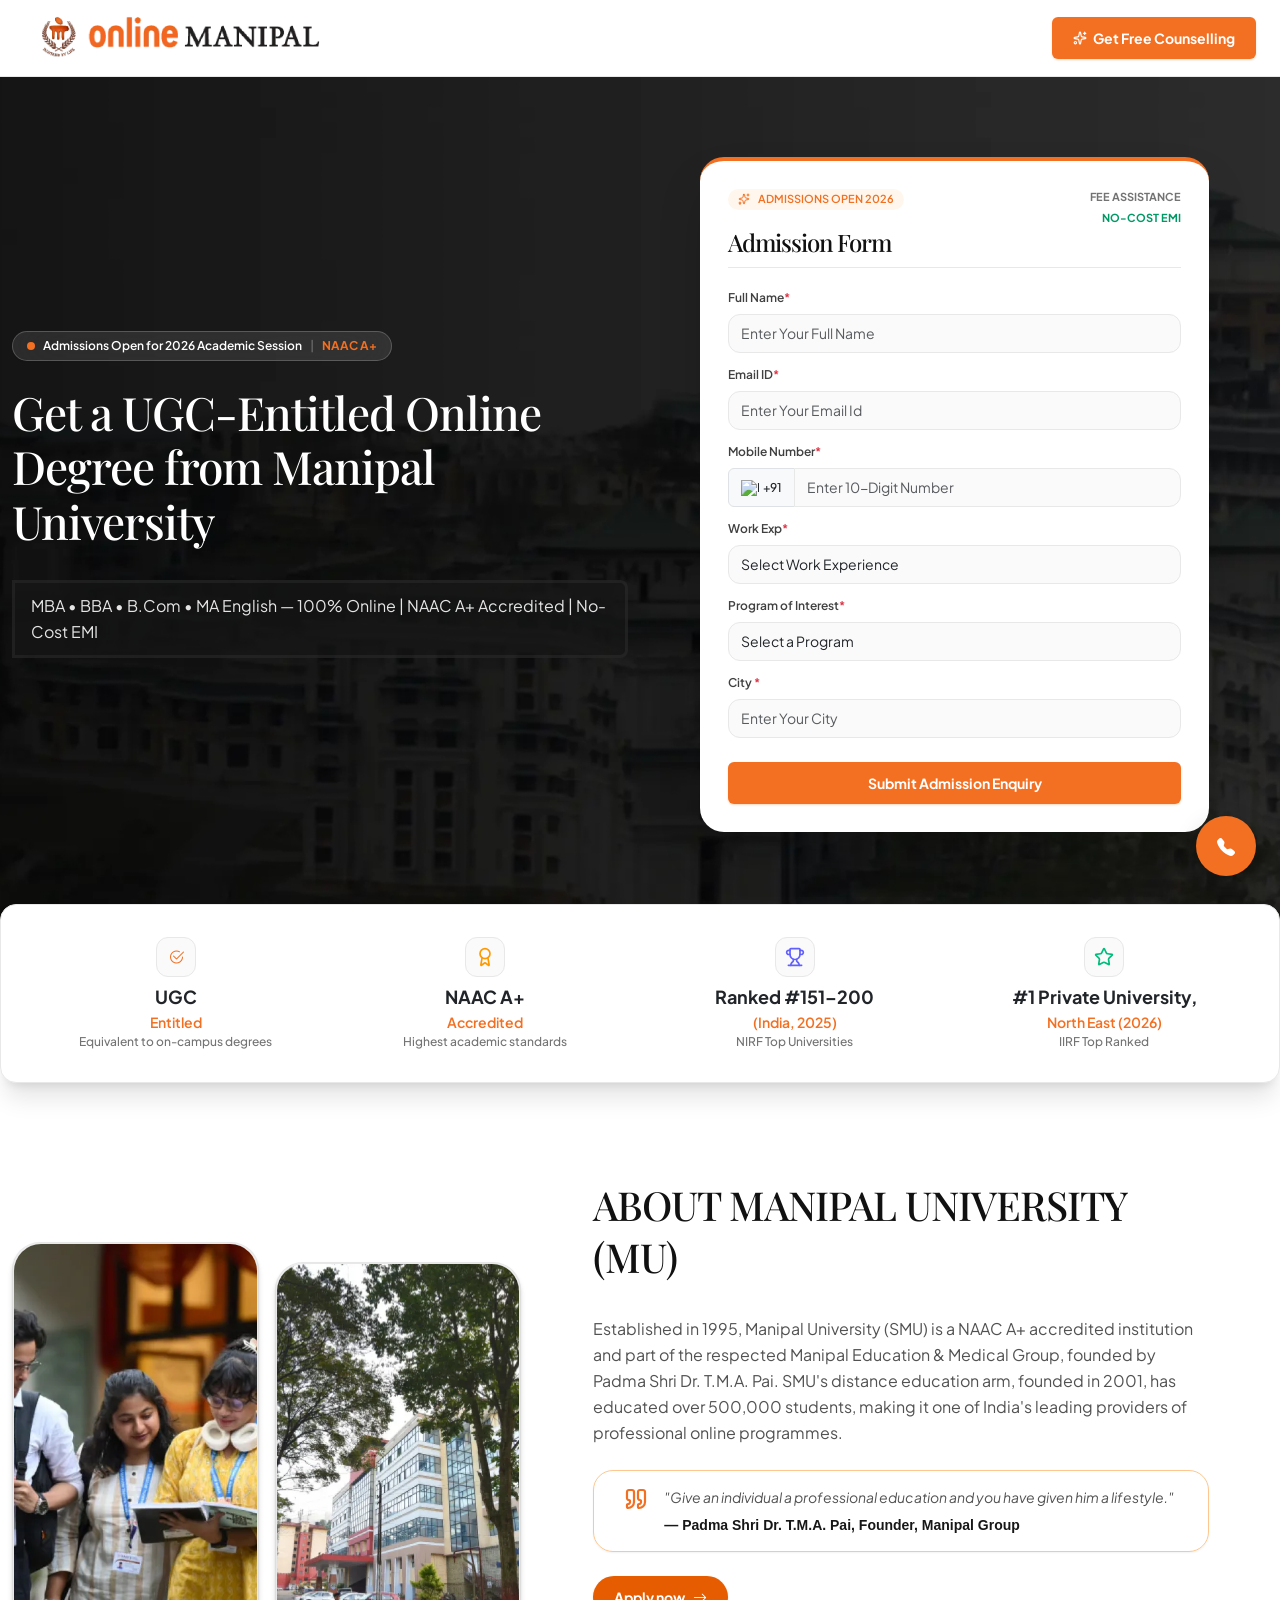
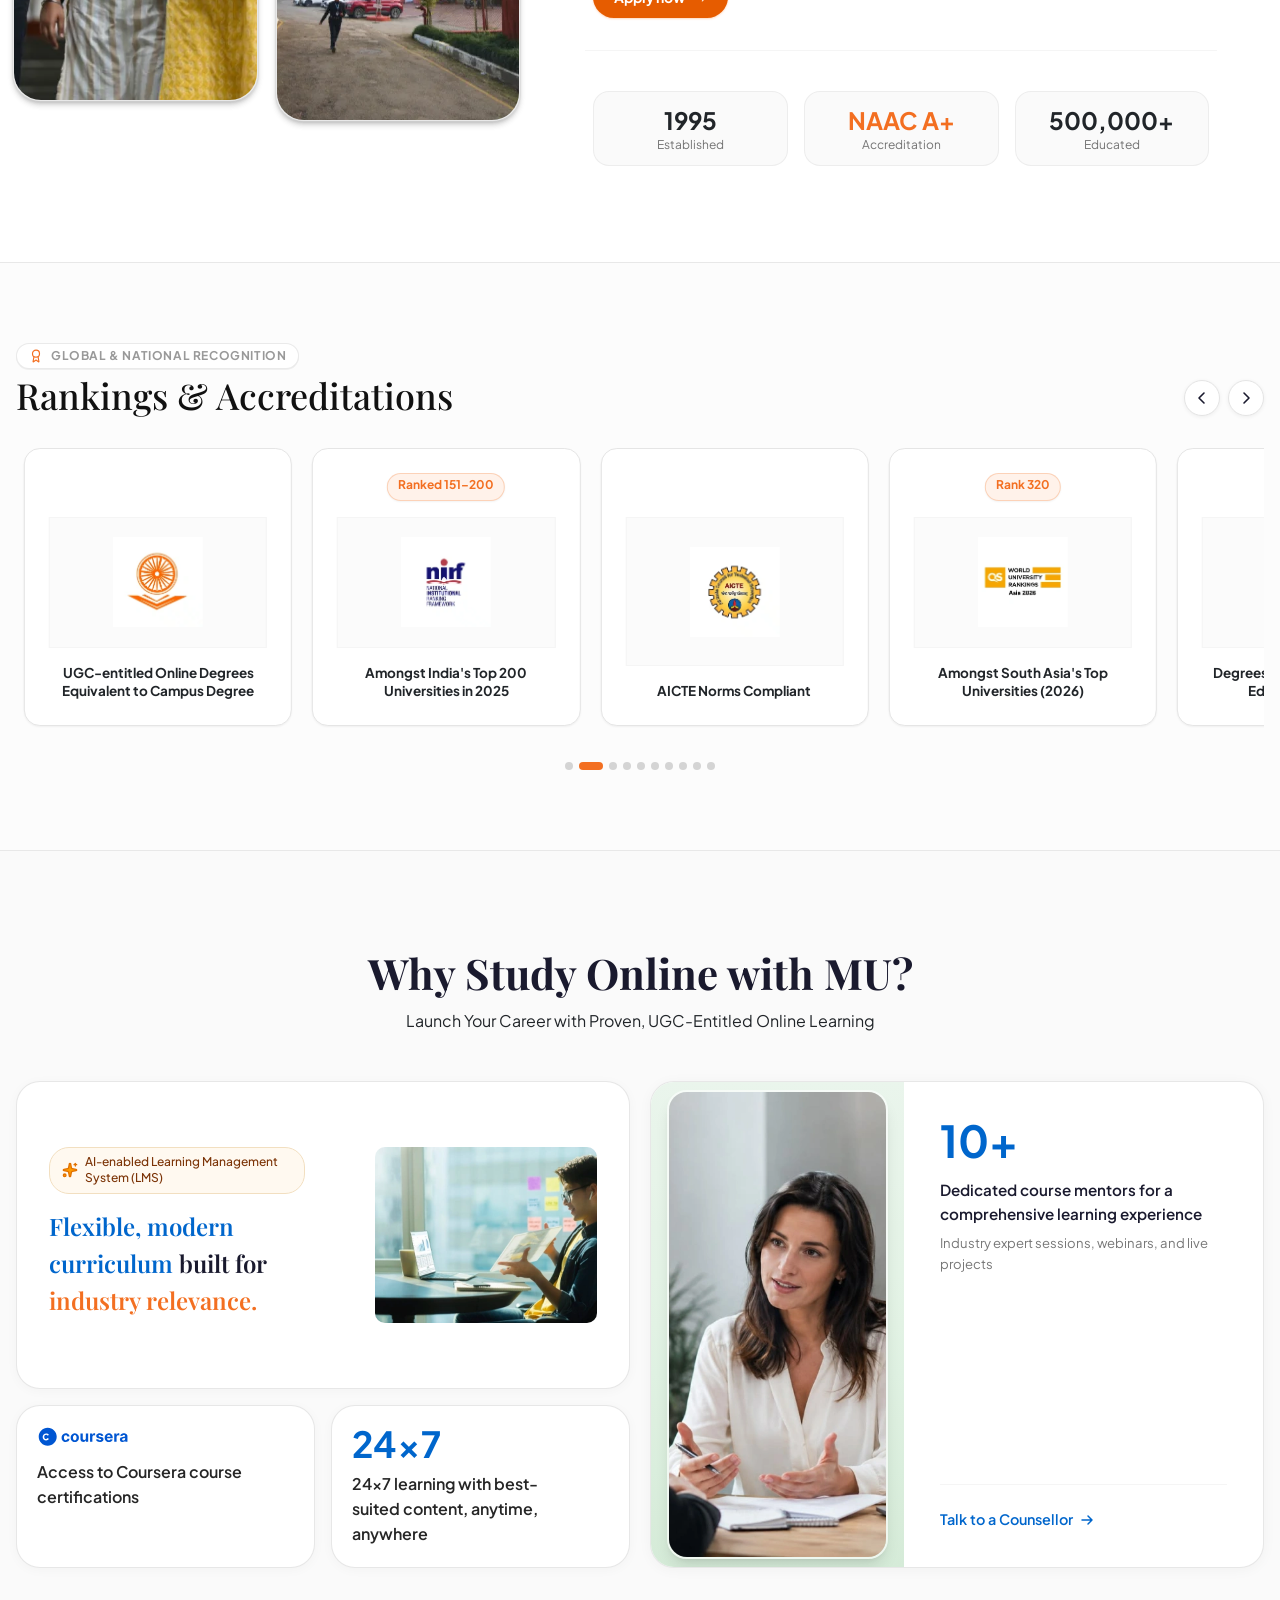
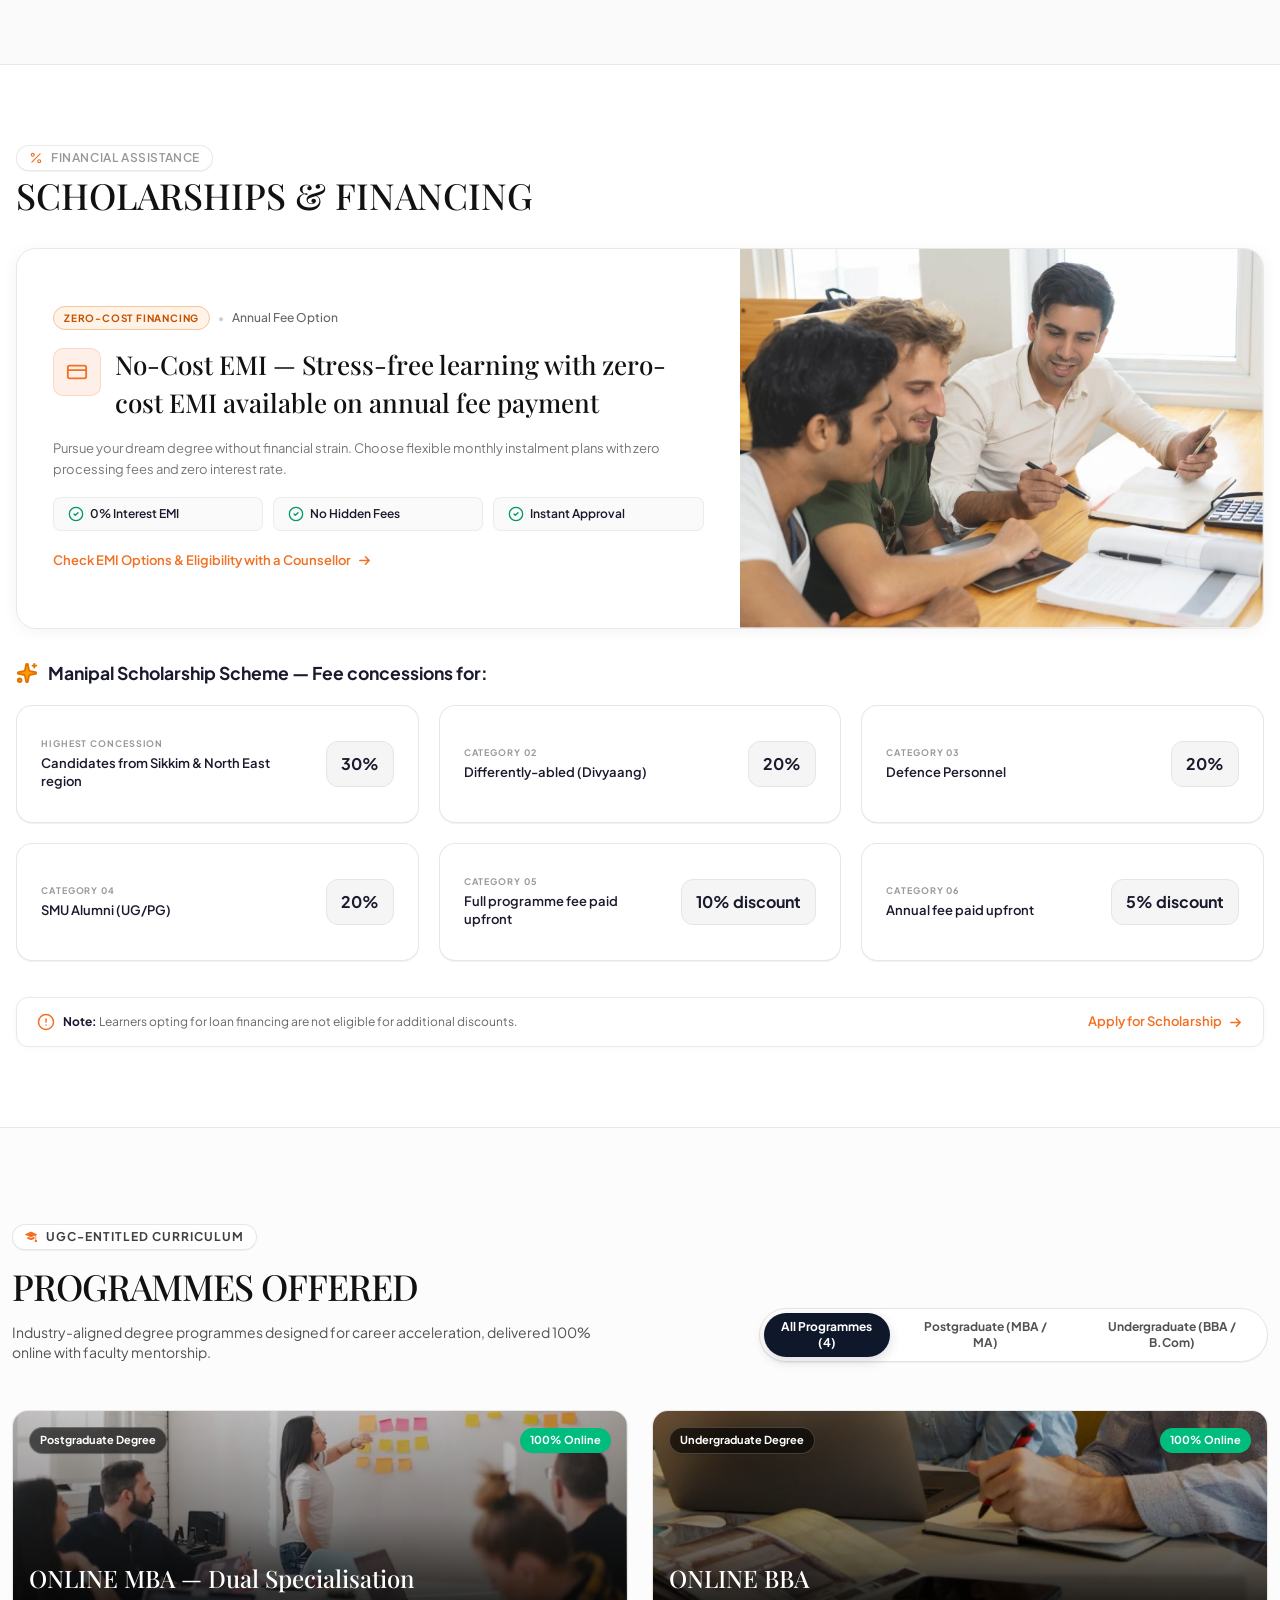
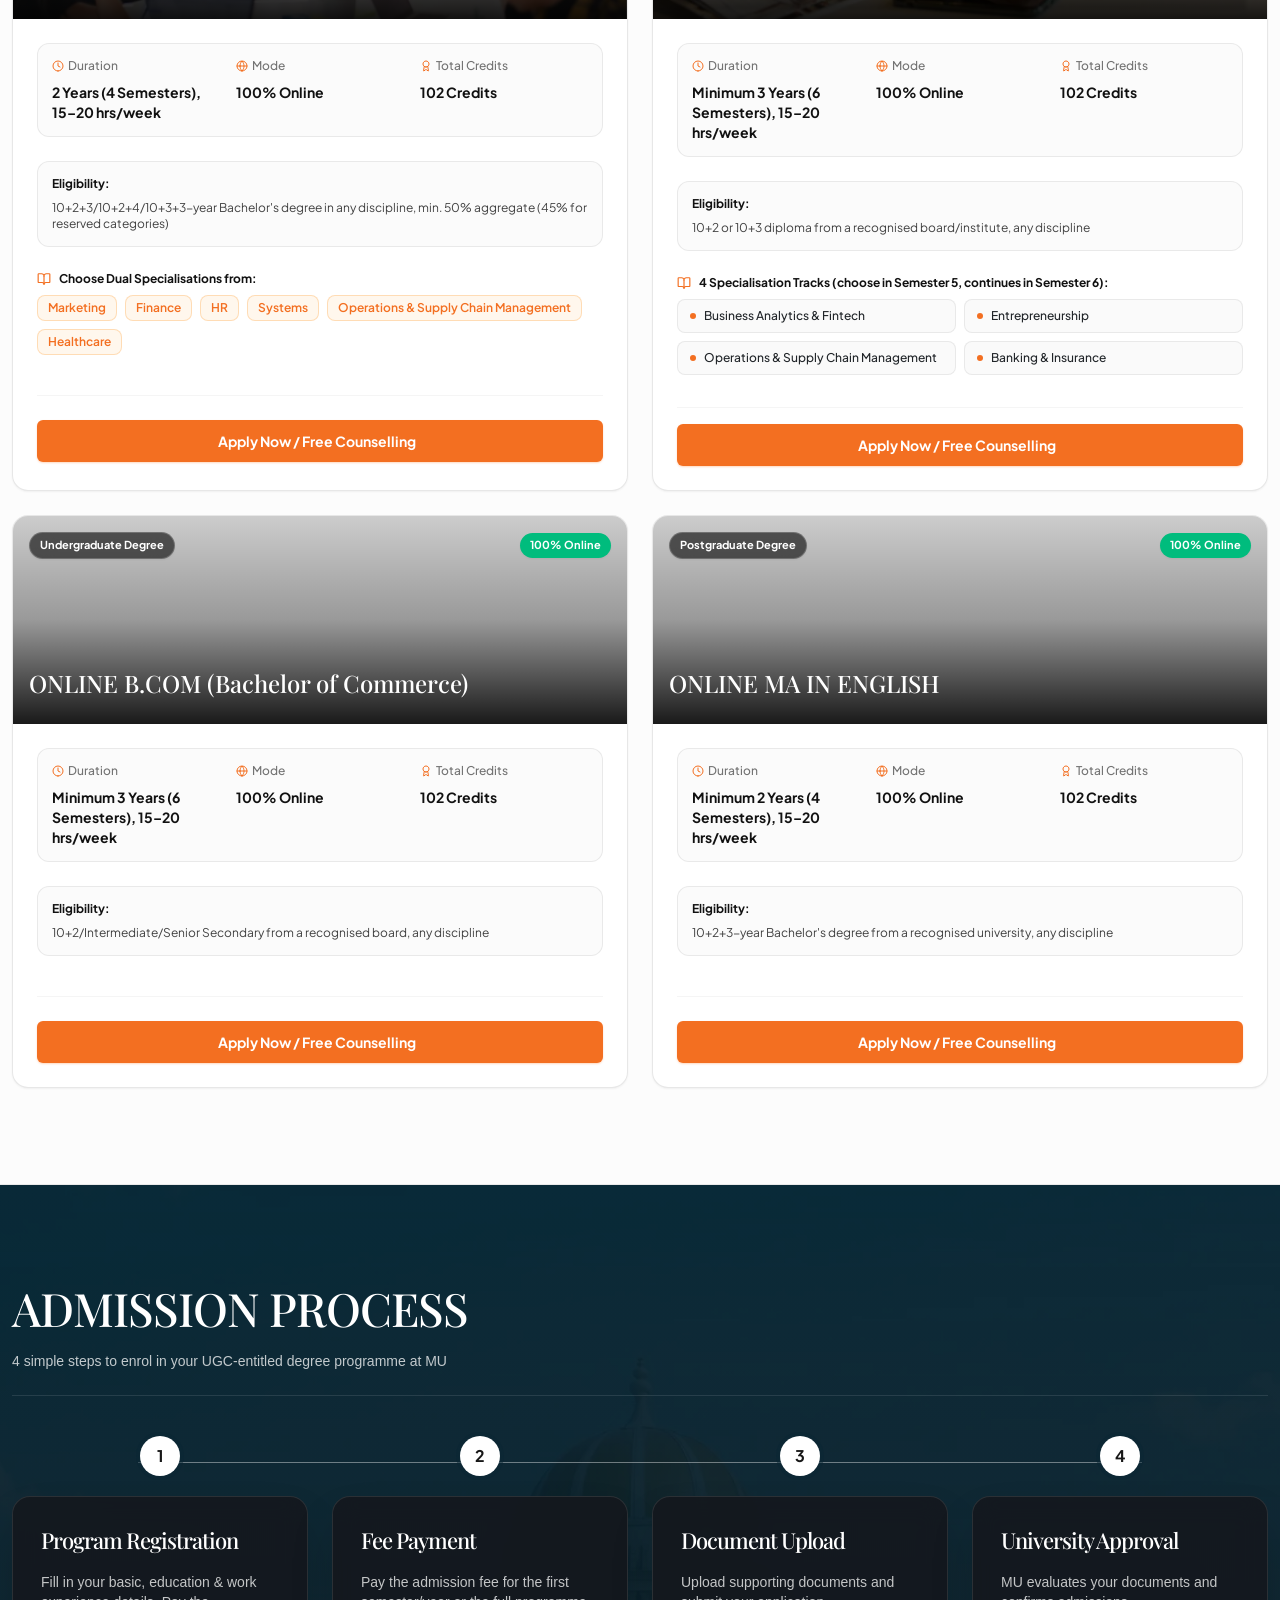
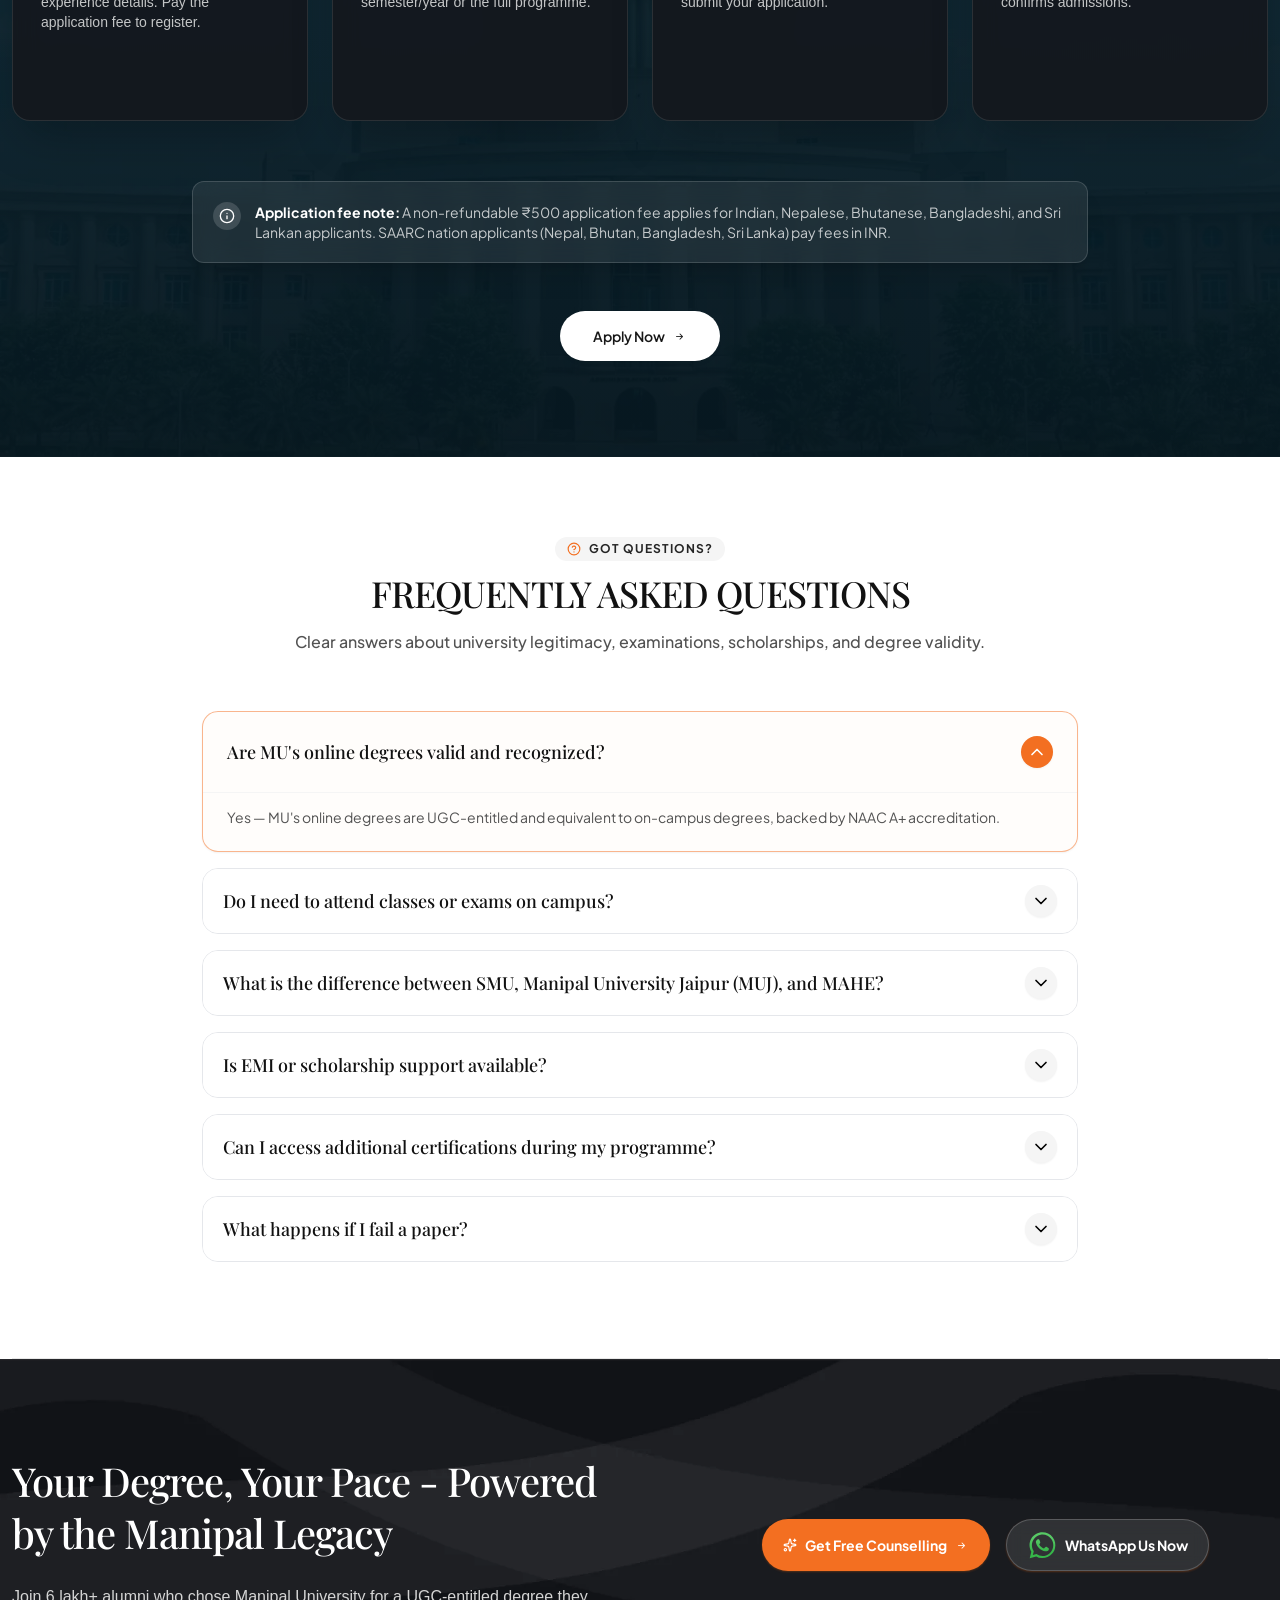
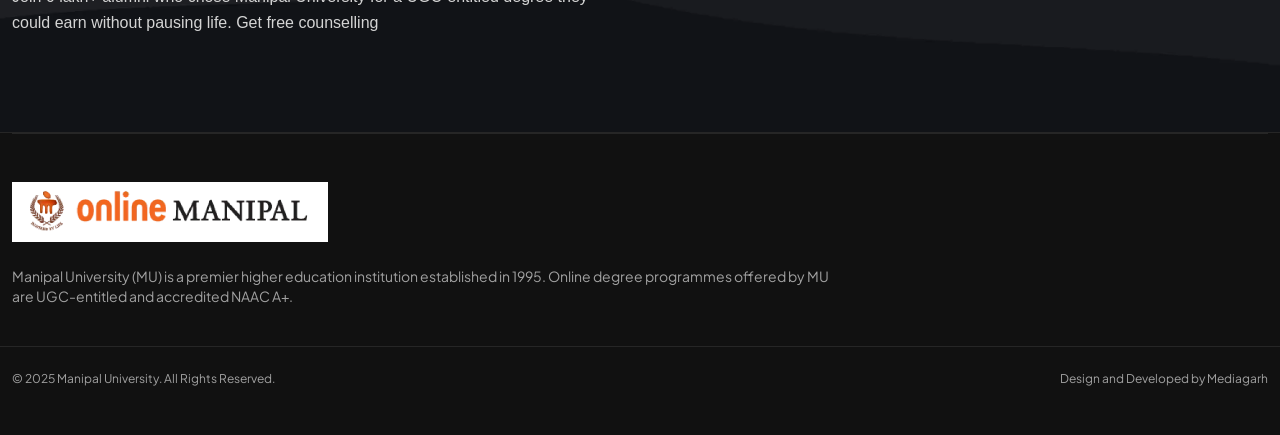
==== index.html @ e581e269 "lp changes" ====
<!doctype html>
<html lang="en">

<head>
  <meta charset="UTF-8" />
  <meta name="viewport" content="width=device-width, initial-scale=1.0" />
  <title>Manipal -Campushala LP</title>
  <link rel="preconnect" href="https://fonts.googleapis.com" />
  <link rel="preconnect" href="https://fonts.gstatic.com" crossorigin />
  <link
    href="https://fonts.googleapis.com/css2?family=Inter:ital,opsz,wght@0,14..32,100..900;1,14..32,100..900&family=Playfair+Display:ital,wght@0,400..900;1,400..900&family=Plus+Jakarta+Sans:ital,wght@0,200..800;1,200..800&display=swap"
    rel="stylesheet" />
  <link rel="stylesheet" href="https://cdn.jsdelivr.net/npm/bootstrap-icons@1.11.3/font/bootstrap-icons.min.css" />
  <link href="https://cdn.jsdelivr.net/npm/bootstrap@5.3.7/dist/css/bootstrap.min.css" rel="stylesheet" />
  <noscript>
    <link rel="stylesheet" href="https://cdn.jsdelivr.net/npm/bootstrap@5.3.3/dist/css/bootstrap.min.css" />
  </noscript>
  <link rel="stylesheet" href="https://cdn.jsdelivr.net/npm/swiper@11/swiper-bundle.min.css" />
  <link rel="stylesheet" href="css/style.css" />
  <link rel="stylesheet" href="css/style-2.css" />
</head>

<body>
  <nav class="container-fluid navbar-container">
    <div class="container">
      <div class="d-flex align-items-center justify-content-center justify-content-md-between gap-3 py-2">
        <div class="nav-logo">
          <img src="./images/image 4.webp" class="h-100 w-100 object-fit-cover" alt="" />
        </div>
        <a href="#admissionForm"
          class="d-none d-md-flex btn btn-cta bg-primary align-items-center text-white font-plus-jakarta fw-bold"><img
            src="./images/Icon.svg" alt="" />Get Free Counselling</a>
      </div>
    </div>
  </nav>
  <a href="tel:9711849719" class="sticky-call-btn d-md-flex d-none" aria-label="Call Us">
    <i class="bi bi-telephone-fill"></i>
  </a>
  <!-- Mobile Bottom Sticky CTA Container -->
  <div class="mobile-sticky-bar d-flex d-md-none position-fixed bottom-0 start-0 w-100 bg-white p-2 border-top z-3">
    <!-- Call Button -->
    <a href="tel:9711849719"
      class="btn btn-outline-primary w-50 d-flex align-items-center justify-content-center gap-2 font-plus-jakarta fw-bold py-2 me-1">
      <i class="bi bi-telephone-fill"></i> Call Us
    </a>

    <!-- Enquiry Button -->
    <a href="#admissionForm"
      class="w-50 btn btn-cta btn-mobile-cta bg-primary align-items-center text-white font-plus-jakarta fw-bold d-flex justify-content-center gap-2">
      <img src="./images/Icon.svg" alt="" style="width: 18px; height: 18px" />
      Get Free Counselling
    </a>
  </div>
  <div class="position-relative">
    <div class="container-fluid hero-sec-img d-flex flex-wrap align-items-center position-relative">
      <div class="container container-60px container-py-80">
        <div class="row align-items-center gap-md-48 gap-34 mb-4">
          <div class="col-md-6 col-12">
            <div class="hero-content d-flex flex-column gap-3 gap-md-4">
              <div
                class="hero-badge d-flex align-items-center gap-2 rounded-pill text-white fw-semibold font-plus-jakarta w-fit-content">
                <span class="bg-primary rounded-circle flex-shrink-0 w-8 h-8"></span>Admissions Open for 2026 Academic
                Session<span class="text-white opacity-25">|</span><span class="fw-bold text-primary">NAAC A+</span>
              </div>
              <h1 class="hero-heading text-white font-playfair-display ls--1">
                Get a UGC-Entitled Online Degree from Manipal University
              </h1>
              <div class="hero-para text-secondary font-plus-jakarta">
                MBA • BBA • B.Com • MA English — 100% Online | NAAC A+ Accredited | No-Cost EMI
              </div>
            </div>
          </div>
          <div class="col-md-5 col-12">
            <div class="admission-card" id="#admissionForm">
              <div class="admission-header">
                <div class="d-flex justify-content-between align-items-start">
                  <div>
                    <span
                      class="badge-admissions d-flex align-items-center gap-2 rounded-pill text-primary fw-semibold font-plus-jakarta w-fit-content">
                      <img src="./images/Icon-2.svg" alt="Icon" height="12px" width="12px" /> ADMISSIONS OPEN 2026
                    </span>
                  </div>
                  <div class="text-end d-flex flex-column gap-1">
                    <div class="fee-assistance-title text-quaternary text-uppercase fw-bold font-plus-jakarta">
                      FEE ASSISTANCE
                    </div>
                    <div class="no-cost-emi text-uppercase fw-bold font-plus-jakarta fee-assistance-title">
                      No-Cost EMI
                    </div>
                  </div>
                </div>
                <h4 class="form-main-title font-playfair ls--1 text-tertiary">Admission Form</h4>
              </div>
              <form id="admissionForm" class="d-flex flex-column gap-2 pt-2 pt-md-3">
                <div>
                  <label for="fullName"
                    class="form-label font-plus-jakarta text-eligibility-desc fw-semibold text-admission">Full Name<span
                      class="text-danger">*</span></label>
                  <input type="text" name="Name" class="form-control py-2 font-plus-jakarta" id="fullName"
                    placeholder="Enter Your Full Name" required minlength="2" pattern="[A-Za-z\s]+"
                    title="Please enter a valid name (letters only)." />
                </div>
                <div>
                  <label for="emailId"
                    class="form-label font-plus-jakarta text-eligibility-desc fw-semibold text-admission">Email ID<span
                      class="text-danger">*</span></label>
                  <input type="email" name="Email" class="form-control py-2 font-plus-jakarta" id="emailId"
                    placeholder="Enter Your Email Id" required />
                </div>
                <div>
                  <label for="mobileNumber"
                    class="form-label font-plus-jakarta text-eligibility-desc fw-semibold text-admission">Mobile
                    Number<span class="text-danger">*</span></label>
                  <div class="input-group">
                    <span
                      class="input-group-text font-plus-jakarta text-eligibility-descbg-lsemiight text-admission fw-medium">
                      <img src="https://flagcdn.com/w20/in.png" alt="India Flag" class="me-1" style="width: 18px" />
                      +91
                    </span>
                    <input type="tel" name="Phone" class="form-control py-2 font-plus-jakarta" id="mobileNumber"
                      placeholder="Enter 10-Digit Number" required pattern="[0-9]{10}" maxlength="10"
                      title="Please enter a valid 10-digit mobile number." />
                  </div>
                </div>
                <div>
                  <label for="workExp"
                    class="form-label font-plus-jakarta text-eligibility-desc fw-semibold text-admission">Work Exp<span
                      class="text-danger">*</span></label>
                  <select name="Experience" class="form-select py-2 font-plus-jakarta" id="workExp" required>
                    <option value="" selected disabled>Select Work Experience</option>
                    <option value="0">Fresher</option>
                    <option value="1">Less than 1 Year</option>
                    <option value="1-3">1 - 3 years</option>
                    <option value="3-5">3 - 5 years</option>
                    <option value="5+">5 - 10 years</option>
                  </select>
                </div>
                <div>
                  <label for="program"
                    class="form-label font-plus-jakarta text-eligibility-desc fw-semibold text-admission">Program of
                    Interest<span class="text-danger">*</span></label>
                  <select name="Program" class="form-select py-2 font-plus-jakarta" id="program" required>
                    <option value="" selected disabled hidden>Select a Program</option>
                    <option value="mba">ONLINE MBA — Dual Specialisation</option>
                    <option value="bba">ONLINE BBA</option>
                    <option value="bcom">ONLINE B.COM (Bachelor of Commerce)</option>
                    <option value="ma">ONLINE MA IN ENGLISH</option>
                  </select>
                </div>
                <div class="mb-3">
                  <label for="cityId"
                    class="form-label font-plus-jakarta text-eligibility-desc fw-semibold text-admission">City <span
                      class="text-danger">*</span></label>
                  <input type="text" name="City" class="form-control py-2 font-plus-jakarta" id="cityId"
                    placeholder="Enter Your City" required minlength="2" />
                </div>
                <input type="hidden" name="PageURL" id="pageURL" />
                <button type="submit" id="submitBtn"
                  class="btn btn btn-cta bg-primary align-items-center text-white font-plus-jakarta fw-bold">
                  Submit Admission Enquiry <i class="fa-solid fa-arrow-right"></i>
                </button>
              </form>
            </div>
          </div>
        </div>
      </div>
    </div>
    <div class="container accreditation-wrapper bg-white position-relative">
      <div class="accreditation-card">
        <div class="row text-center g-3 g-md-4">
          <div
            class="col-lg-3 col-6 accreditation-item d-flex align-items-center justify-content-center gap-2 flex-column px-3">
            <div
              class="badge-icon badge-orange d-flex align-items-center justify-content-center text-primary flex-shrink-0">
              <i class="bi bi-check2-circle text-primary"></i>
            </div>
            <div class="">
              <div class="stat-heading text-center fw-bold font-plus-jakarta">UGC</div>
              <span class="stat-highlight text-primary text-center font-plus-jakarta fw-semibold">Entitled</span>
              <p class="stat-note text-quaternary text-center font-plus-jakarta fw-medium">
                Equivalent to on-campus degrees
              </p>
            </div>
          </div>
          <div
            class="col-lg-3 col-6 accreditation-item d-flex align-items-center justify-content-center gap-2 flex-column px-3">
            <div
              class="badge-icon badge-orange d-flex align-items-center justify-content-center text-primary flex-shrink-0">
              <svg xmlns="http://www.w3.org/2000/svg" width="20" height="20" viewBox="0 0 20 20" fill="none">
                <path
                  d="M12.8975 10.7417L14.16 17.8467C14.1742 17.9304 14.1624 18.0163 14.1264 18.0932C14.0903 18.17 14.0317 18.2339 13.9583 18.2765C13.8849 18.3191 13.8003 18.3383 13.7157 18.3315C13.6311 18.3246 13.5507 18.2922 13.485 18.2384L10.5017 15.9992C10.3577 15.8916 10.1827 15.8335 10.003 15.8335C9.82318 15.8335 9.64822 15.8916 9.5042 15.9992L6.51587 18.2375C6.4503 18.2912 6.36992 18.3237 6.28545 18.3305C6.20098 18.3373 6.11643 18.3182 6.04309 18.2758C5.96975 18.2333 5.9111 18.1695 5.87497 18.0928C5.83884 18.0162 5.82694 17.9303 5.84087 17.8467L7.10254 10.7417"
                  stroke="#FE9A00" stroke-width="1.66667" stroke-linecap="round" stroke-linejoin="round" />
                <path
                  d="M10 11.6667C12.7614 11.6667 15 9.42817 15 6.66675C15 3.90532 12.7614 1.66675 10 1.66675C7.23858 1.66675 5 3.90532 5 6.66675C5 9.42817 7.23858 11.6667 10 11.6667Z"
                  stroke="#FE9A00" stroke-width="1.66667" stroke-linecap="round" stroke-linejoin="round" />
              </svg>
            </div>
            <div class="">
              <div class="stat-heading text-center fw-bold font-plus-jakarta">NAAC A+</div>
              <span class="stat-highlight text-primary text-center font-plus-jakarta fw-semibold">Accredited</span>
              <p class="stat-note text-quaternary text-center font-plus-jakarta fw-medium">
                Highest academic standards
              </p>
            </div>
          </div>
          <div
            class="col-lg-3 col-6 accreditation-item d-flex align-items-center justify-content-center gap-2 flex-column px-3">
            <div
              class="badge-icon badge-orange d-flex align-items-center justify-content-center text-primary flex-shrink-0">
              <svg xmlns="http://www.w3.org/2000/svg" width="20" height="20" viewBox="0 0 20 20" fill="none">
                <path
                  d="M8.33325 12.2166V13.5716C8.3301 13.8571 8.25366 14.137 8.11124 14.3845C7.96882 14.632 7.7652 14.8387 7.51992 14.9849C6.9992 15.3706 6.57562 15.8724 6.28282 16.4504C5.99003 17.0285 5.83609 17.6669 5.83325 18.3149"
                  stroke="#615FFF" stroke-width="1.66667" stroke-linecap="round" stroke-linejoin="round" />
                <path
                  d="M11.6667 12.2166V13.5716C11.6699 13.8571 11.7463 14.137 11.8888 14.3845C12.0312 14.632 12.2348 14.8387 12.4801 14.9849C13.0008 15.3706 13.4244 15.8724 13.7172 16.4504C14.01 17.0285 14.1639 17.6669 14.1667 18.3149"
                  stroke="#615FFF" stroke-width="1.66667" stroke-linecap="round" stroke-linejoin="round" />
                <path
                  d="M15 7.49992H16.25C16.8025 7.49992 17.3324 7.28043 17.7231 6.88972C18.1138 6.49902 18.3333 5.96912 18.3333 5.41659C18.3333 4.86405 18.1138 4.33415 17.7231 3.94345C17.3324 3.55275 16.8025 3.33325 16.25 3.33325H15"
                  stroke="#615FFF" stroke-width="1.66667" stroke-linecap="round" stroke-linejoin="round" />
                <path d="M3.33325 18.3333H16.6666" stroke="#615FFF" stroke-width="1.66667" stroke-linecap="round"
                  stroke-linejoin="round" />
                <path
                  d="M5 7.50008C5 8.82616 5.52678 10.0979 6.46447 11.0356C7.40215 11.9733 8.67392 12.5001 10 12.5001C11.3261 12.5001 12.5979 11.9733 13.5355 11.0356C14.4732 10.0979 15 8.82616 15 7.50008V2.50008C15 2.27907 14.9122 2.06711 14.7559 1.91083C14.5996 1.75455 14.3877 1.66675 14.1667 1.66675H5.83333C5.61232 1.66675 5.40036 1.75455 5.24408 1.91083C5.0878 2.06711 5 2.27907 5 2.50008V7.50008Z"
                  stroke="#615FFF" stroke-width="1.66667" stroke-linecap="round" stroke-linejoin="round" />
                <path
                  d="M5.00008 7.49992H3.75008C3.19755 7.49992 2.66764 7.28043 2.27694 6.88972C1.88624 6.49902 1.66675 5.96912 1.66675 5.41659C1.66675 4.86405 1.88624 4.33415 2.27694 3.94345C2.66764 3.55275 3.19755 3.33325 3.75008 3.33325H5.00008"
                  stroke="#615FFF" stroke-width="1.66667" stroke-linecap="round" stroke-linejoin="round" />
              </svg>
            </div>
            <div class="">
              <div class="stat-heading text-center fw-bold font-plus-jakarta">Ranked #151–200</div>
              <span class="stat-highlight text-primary text-center font-plus-jakarta fw-semibold">(India, 2025)</span>
              <p class="stat-note text-quaternary text-center font-plus-jakarta fw-medium">NIRF Top Universities</p>
            </div>
          </div>
          <div
            class="col-lg-3 col-6 accreditation-item d-flex align-items-center justify-content-center gap-2 flex-column px-3">
            <div
              class="badge-icon badge-orange d-flex align-items-center justify-content-center text-primary flex-shrink-0">
              <svg xmlns="http://www.w3.org/2000/svg" width="20" height="20" viewBox="0 0 20 20" fill="none">
                <path
                  d="M9.60428 1.91249C9.6408 1.83871 9.69722 1.7766 9.76716 1.73318C9.8371 1.68976 9.91779 1.66675 10.0001 1.66675C10.0824 1.66675 10.1631 1.68976 10.2331 1.73318C10.303 1.7766 10.3594 1.83871 10.396 1.91249L12.3209 5.81166C12.4478 6.0683 12.635 6.29033 12.8665 6.4587C13.098 6.62707 13.3669 6.73675 13.6501 6.77833L17.9551 7.40833C18.0367 7.42014 18.1133 7.45455 18.1764 7.50766C18.2394 7.56076 18.2863 7.63045 18.3118 7.70883C18.3373 7.78721 18.3403 7.87116 18.3206 7.95119C18.3009 8.03121 18.2591 8.10412 18.2001 8.16166L15.0868 11.1933C14.8815 11.3934 14.7278 11.6404 14.6391 11.913C14.5504 12.1856 14.5293 12.4757 14.5776 12.7583L15.3126 17.0417C15.327 17.1232 15.3182 17.2071 15.2872 17.2839C15.2562 17.3607 15.2042 17.4272 15.1372 17.4758C15.0702 17.5245 14.9909 17.5533 14.9083 17.5591C14.8257 17.5648 14.7432 17.5472 14.6701 17.5083L10.8218 15.485C10.5682 15.3518 10.2861 15.2823 9.9997 15.2823C9.7133 15.2823 9.43119 15.3518 9.17762 15.485L5.33012 17.5083C5.25706 17.547 5.17461 17.5644 5.09216 17.5585C5.0097 17.5527 4.93055 17.5238 4.8637 17.4752C4.79684 17.4266 4.74498 17.3601 4.714 17.2835C4.68302 17.2069 4.67416 17.1231 4.68845 17.0417L5.42262 12.7592C5.47111 12.4764 5.4501 12.1862 5.3614 11.9134C5.27269 11.6406 5.11896 11.3935 4.91345 11.1933L1.80012 8.16249C1.74061 8.10502 1.69844 8.03199 1.67842 7.95172C1.65839 7.87145 1.66131 7.78717 1.68685 7.70848C1.71238 7.6298 1.75951 7.55986 1.82285 7.50665C1.88619 7.45343 1.9632 7.41907 2.04512 7.40749L6.34928 6.77833C6.63283 6.73708 6.90211 6.62754 7.13394 6.45915C7.36577 6.29076 7.5532 6.06855 7.68012 5.81166L9.60428 1.91249Z"
                  stroke="#00BC7D" stroke-width="1.66667" stroke-linecap="round" stroke-linejoin="round" />
              </svg>
            </div>
            <div class="">
              <div class="stat-heading text-center fw-bold font-plus-jakarta">#1 Private University,</div>
              <span class="stat-highlight text-primary text-center font-plus-jakarta fw-semibold">North East
                (2026)</span>
              <p class="stat-note text-quaternary text-center font-plus-jakarta fw-medium">IIRF Top Ranked</p>
            </div>
          </div>
        </div>
      </div>
    </div>
  </div>
  <div class="container-fluid bg-white about-section position-relative">
    <div class="concentric-bg">
      <img src="./images/Container-1.webp" class="h-100 w-100 object-fir-cover" alt="" />
    </div>
    <div class="container container-py-96 container-60px">
      <div class="row gap-md-48 gap-34 align-items-center">
        <div class="col-md-5 d-flex">
          <div class="row g-3 h-100">
            <div class="col-6">
              <div class="bg-sixth about-img">
                <img src="./images/Image (Sikkim Manipal University Campus & Placements Driveway).webp"
                  alt="University Campus Building" class="about-img-box h-100 w-100 object-fit-cover" />
              </div>
            </div>
            <div class="col-6">
              <div class="bg-sixth about-img top-bottom">
                <img src="./images/Image (Sikkim Manipal University Campus Life and Learning).webp"
                  alt="Students studying together" class="about-img-box h-100 w-100 object-fit-cover" />
              </div>
            </div>
          </div>
        </div>
        <div class="col-md-6 d-flex">
          <div class="h-100 d-flex flex-column gap-3 gap-md-4">
            <h2 class="about-title text-tertiary font-playfair fw-medium ls--1">ABOUT MANIPAL UNIVERSITY (MU)</h2>
            <p class="about-text text-quinary font-plus-jakarta">
              Established in 1995, Manipal University (SMU) is a NAAC A+ accredited institution and part of the
              respected Manipal Education & Medical Group, founded by Padma Shri Dr. T.M.A. Pai. SMU's distance
              education arm, founded in 2001, has educated over 500,000 students, making it one of India's leading
              providers of professional online programmes.
            </p>
            <div
              class="quote-card d-flex gap-2 gap-md-3 align-items-start justify-content-center justify-content-md-start">
              <div class="quote-icon flex-shrink-0">
                <img src="./images/Icon-1.svg" height="24px" width="24px" alt="" />
              </div>
              <div class="quote-body d-flex flex-column gap-2">
                <p class="text-quinary font-plus-jakarta fst-italic quote-text">
                  "Give an individual a professional education and you have given him a lifestyle."
                </p>
                <div class="quote-author text-six font-segeoe-ui fw-bold">
                  — Padma Shri Dr. T.M.A. Pai, Founder, Manipal Group
                </div>
              </div>
            </div>
            <div class="mb-3 mb-md-4">
              <a href="#admissionForm"
                class="d-flex btn btn-cta bg-seventh align-items-center gap-2 text-white font-plus-jakarta fw-bold w-fit-content rounded-pill">
                Apply now <i class="bi bi-arrow-right"></i>
              </a>
            </div>
            <div class="row g-3 max-w-lg state-grid pt-3 pt-md-4">
              <div class="col-4">
                <div class="stat-card d-flex align-items-center justify-content-center flex-column">
                  <div class="stat-card-title fw-bold font-plus-jakarta text-center">1995</div>
                  <div class="stat-card-subtitle text-quaternary text-center font-plus-jakarta">Established</div>
                </div>
              </div>
              <div class="col-4">
                <div class="stat-card d-flex align-items-center justify-content-center flex-column">
                  <div class="stat-card-title fw-bold font-plus-jakarta text-center text-primary">NAAC A+</div>
                  <div class="stat-card-subtitle text-quaternary text-center font-plus-jakarta">Accreditation</div>
                </div>
              </div>
              <div class="col-4">
                <div class="stat-card d-flex align-items-center justify-content-center flex-column">
                  <div class="stat-card-title fw-bold font-plus-jakarta text-center">500,000+</div>
                  <div class="stat-card-subtitle text-quaternary text-center font-plus-jakarta">Educated</div>
                </div>
              </div>
            </div>
          </div>
        </div>
      </div>
    </div>
  </div>
  <section class="rankings-section">
    <div class="rankings-container container">
      <!-- Heading row -->
      <div class="rankings-header">
        <div class="rankings-header-left">
          <span class="sch-label jakarta-fonts d-inline-flex">
            <div
              class="badge-icon-box d-flex align-items-center justify-content-center gap-2 text-uppercase fw-bold font-plus-jakarta">
              <span class="flex-shrink-0">
                <img src="images/certificate-icon.svg" alt="" class="sch-emi-icon-img" />
              </span>
              Global & National Recognition
            </div>
          </span>
          <h2 class="rankings-heading">Rankings &amp; Accreditations</h2>
        </div>
        <!-- Prev / Next arrows -->
        <div class="rankings-nav">
          <button class="rankings-btn rankings-btn-prev" aria-label="Previous">
            <svg width="18" height="18" viewBox="0 0 18 18" fill="none" aria-hidden="true">
              <path d="M11 14L6 9L11 4" stroke="#1a1a2e" stroke-width="1.6" stroke-linecap="round"
                stroke-linejoin="round" />
            </svg>
          </button>
          <button class="rankings-btn rankings-btn-next" aria-label="Next">
            <svg width="18" height="18" viewBox="0 0 18 18" fill="none" aria-hidden="true">
              <path d="M7 4L12 9L7 14" stroke="#1a1a2e" stroke-width="1.6" stroke-linecap="round"
                stroke-linejoin="round" />
            </svg>
          </button>
        </div>
      </div>

      <!-- Swiper -->
      <div class="swiper rankings-swiper">
        <div class="swiper-wrapper ps-2">
          <!-- Slide 1 -->
          <div class="swiper-slide">
            <div class="rank-card">
              <span class="rank-card-badge opacity-0"></span>
              <div class="rank-card-img-wrap">
                <img src="images/rankings-img-1.webp" alt="NAAC A+ Accredited" class="rank-card-img" />
              </div>
              <p class="rank-card-desc jakarta-fonts">
                Accredited in A+ grade by National Assessment and Accreditation Council
              </p>
            </div>
          </div>

          <!-- Slide 2 -->
          <div class="swiper-slide">
            <div class="rank-card">
              <span class="rank-card-badge opacity-0"></span>
              <div class="rank-card-img-wrap">
                <img src="images/rankings-img-2.webp" alt="UGC-entitled Online Degrees" class="rank-card-img" />
              </div>
              <p class="rank-card-desc jakarta-fonts">UGC-entitled Online Degrees Equivalent to Campus Degree</p>
            </div>
          </div>

          <!-- Slide 3 -->
          <div class="swiper-slide">
            <div class="rank-card">
              <span class="rank-card-badge jakarta-fonts">Ranked 151–200</span>
              <div class="rank-card-img-wrap">
                <img src="images/rankings-img-3.webp" alt="NIRF Ranking" class="rank-card-img" />
              </div>
              <p class="rank-card-desc jakarta-fonts">Amongst India's Top 200 Universities in 2025</p>
            </div>
          </div>

          <!-- Slide 4 -->
          <div class="swiper-slide">
            <div class="rank-card">
              <span class="rank-card-badge opacity-0"></span>
              <div class="rank-card-img-wrap">
                <img src="images/rankings-img-4.webp" alt="AICTE Norms Compliant" class="rank-card-img" />
              </div>
              <p class="rank-card-desc jakarta-fonts">AICTE Norms Compliant</p>
            </div>
          </div>

          <!-- Slide 5 -->
          <div class="swiper-slide">
            <div class="rank-card">
              <span class="rank-card-badge jakarta-fonts">Rank 320</span>
              <div class="rank-card-img-wrap">
                <img src="images/rankings-img-5.webp" alt="South Asia Top Universities" class="rank-card-img" />
              </div>
              <p class="rank-card-desc jakarta-fonts">Amongst South Asia's Top Universities (2026)</p>
            </div>
          </div>

          <!-- Slide 6 -->
          <div class="swiper-slide">
            <div class="rank-card">
              <span class="rank-card-badge opacity-0"></span>
              <div class="rank-card-img-wrap">
                <img src="images/rankings-img-6.webp" alt="World Education Services" class="rank-card-img" />
              </div>
              <p class="rank-card-desc jakarta-fonts">Degrees Evaluated by – World Education Services</p>
            </div>
          </div>

          <!-- Slide 7 -->
          <div class="swiper-slide">
            <div class="rank-card">
              <span class="rank-card-badge jakarta-fonts">Rank 1</span>
              <div class="rank-card-img-wrap">
                <img src="images/rankings-img-7.webp" alt="Top Private University North East" class="rank-card-img" />
              </div>
              <p class="rank-card-desc jakarta-fonts">Top Private University in North East (2026)</p>
            </div>
          </div>

          <!-- Slide 8 -->
          <div class="swiper-slide">
            <div class="rank-card">
              <span class="rank-card-badge jakarta-fonts">Rank 373</span>
              <div class="rank-card-img-wrap">
                <img src="images/rankings-img-8.webp" alt="Global Top 500 Innovative Universities"
                  class="rank-card-img" />
              </div>
              <p class="rank-card-desc jakarta-fonts">Global Top 500 Innovative Universities (2026)</p>
            </div>
          </div>

          <!-- Slide 9 -->
          <div class="swiper-slide">
            <div class="rank-card">
              <span class="rank-card-badge jakarta-fonts">Rank 1</span>
              <div class="rank-card-img-wrap">
                <img src="images/rankings-img-9.webp" alt="Top Private Multidisciplinary University Eastern India"
                  class="rank-card-img" />
              </div>
              <p class="rank-card-desc jakarta-fonts">
                Top Private Multidisciplinary Universities in Eastern India (2026)
              </p>
            </div>
          </div>

          <!-- Slide 10 -->
          <div class="swiper-slide">
            <div class="rank-card">
              <span class="rank-card-badge jakarta-fonts">Rank 601+</span>
              <div class="rank-card-img-wrap">
                <img src="images/rankings-img-10.webp" alt="Asia University Rankings" class="rank-card-img" />
              </div>
              <p class="rank-card-desc jakarta-fonts">#801+ in Asia University Rankings (2026)</p>
            </div>
          </div>
        </div>
        <!-- /swiper-wrapper -->

        <!-- Pagination dots -->
        <div class="swiper-pagination rankings-pagination"></div>
      </div>
      <!-- /swiper -->
    </div>
  </section>
  <!-- ══ WHY STUDY SECTION ══ -->
  <section class="why-study-section">
    <div class="why-study-container container">
      <div class="text-center why-heading-wrap">
        <h2 class="why-study-heading">Why Study Online with MU?</h2>
        <p class="why-study-subtext font-plus-jakarta text-center mb-0">Launch Your Career with Proven, UGC-Entitled
          Online Learning</p>
      </div>

      <div class="why-grid">
        <div class="why-col-left">
          <div class="why-card why-card-curriculum">
            <div class="why-card-inner">
              <div class="why-card-text-side">
                <div class="why-badge">
                  <img src="images/star-icon-2.svg" alt="AI star" class="why-badge-icon" />
                  <span class="why-badge-label jakarta-fonts">AI-enabled Learning Management System (LMS)</span>
                </div>
                <p class="why-card-highlight">
                  <span class="highlight-blue"> Flexible, modern curriculum</span> built for
                  <span class="highlight-orange">industry relevance.</span>
                </p>
              </div>
              <div class="why-card-img-wrap">
                <img src="images/flexible-img-1.webp" alt="Students in classroom" class="why-card-img" />
              </div>
            </div>
          </div>

          <div class="why-bottom-row">
            <div class="why-card why-card-coursera">
              <img src="images/coursera-icon.svg" alt="Coursera" class="coursera-logo" />
              <p class="why-card-small-text">Access to Coursera course certifications</p>
            </div>
            <div class="why-card why-card-247">
              <h3 class="why-stat-number">24×7</h3>
              <p class="why-card-small-text pe-4">24×7 learning with best-suited content, anytime, anywhere</p>
            </div>
          </div>
        </div>

        <div class="why-col-center">
          <div class="why-portrait-wrap">
            <img src="images/flexible-img-2.webp" alt="Student studying online" class="why-portrait-img" />
          </div>
          <div class="why-col-right">
            <div class="why-stat-block">
              <div>
                <h3 class="why-stat-big jakarta-fonts mb-3">10+</h3>
                <p class="why-stat-desc mb-2">
                  <strong>Dedicated course mentors for a comprehensive learning experience</strong>
                </p>
                <p class="why-stat-sub jakarta-fonts">Industry expert sessions, webinars, and live projects</p>
              </div>
              <a href="#admissionForm" class="why-cta-link pt-3 pt-md-4 jakarta-fonts">
                Talk to a Counsellor
                <svg width="16" height="16" viewBox="0 0 16 16" fill="none" aria-hidden="true">
                  <path d="M3 8h10M9 4l4 4-4 4" stroke="#0066CC" stroke-width="1.5" stroke-linecap="round"
                    stroke-linejoin="round" />
                </svg>
              </a>
            </div>
          </div>
        </div>
      </div>
    </div>
  </section>

  <!-- ══ SCHOLARSHIPS & FINANCING SECTION ══ -->
  <section class="sch-section">
    <div class="sch-container container">
      <!-- Heading -->
      <div class="sch-heading-wrap">
        <span class="sch-label jakarta-fonts d-inline-flex">
          <div class="badge-icon-box d-flex align-items-center justify-content-center gap-2 ">
            <span>
              <img src="images/percentage-icon.svg" alt="" class="sch-emi-icon-img" />
            </span>
            FINANCIAL ASSISTANCE
          </div>
        </span>
        <h2 class="sch-heading">Scholarships &amp; Financing</h2>
      </div>

      <!-- ── EMI CARD: left content + right image side by side ── -->
      <div class="sch-emi-card">
        <!-- Left content -->
        <div class="sch-emi-content">
          <!-- Top pills -->
          <div class="sch-emi-pills">
            <span class="sch-pill-orange jakarta-fonts">ZERO-COST FINANCING</span>
            <span class="sch-pill-sep" aria-hidden="true">•</span>
            <span class="sch-pill-plain jakarta-fonts">Annual Fee Option</span>
          </div>

          <!-- Icon + title -->
          <div class="sch-emi-title-row">
            <div class="sch-emi-icon-wrap">
              <img src="./images/icon-6.svg" alt="" class="sch-emi-icon-img" />
            </div>
            <h3 class="sch-emi-title">
              No-Cost EMI — Stress-free learning with zero-cost EMI available on annual fee payment
            </h3>
          </div>

          <!-- Description -->
          <p class="sch-emi-desc jakarta-fonts">
            Pursue your dream degree without financial strain. Choose flexible monthly instalment plans with zero
            processing fees and zero interest rate.
          </p>

          <!-- 3 bordered badges -->
          <div class="sch-emi-badges">
            <div class="sch-badge jakarta-fonts">
              <img src="images/icon-3.svg" alt="" class="sch-badge-icon" />
              <span>0% Interest EMI</span>
            </div>
            <div class="sch-badge jakarta-fonts">
              <img src="images/icon-3.svg" alt="" class="sch-badge-icon" />
              <span>No Hidden Fees</span>
            </div>
            <div class="sch-badge jakarta-fonts">
              <img src="images/icon-3.svg" alt="" class="sch-badge-icon" />
              <span>Instant Approval</span>
            </div>
          </div>

          <!-- CTA -->
          <a href="#admissionForm" class="sch-emi-cta jakarta-fonts">
            Check EMI Options &amp; Eligibility with a Counsellor
            <svg width="15" height="15" viewBox="0 0 16 16" fill="none" aria-hidden="true">
              <path d="M3 8h10M9 4l4 4-4 4" stroke="#f36f21" stroke-width="1.6" stroke-linecap="round"
                stroke-linejoin="round" />
            </svg>
          </a>
        </div>
        <!-- /.sch-emi-content -->

        <!-- Right image -->
        <div class="sch-emi-img-wrap">
          <img src="images/scholarships-img.webp" alt="Students studying together" class="sch-emi-img" />
        </div>
      </div>
      <!-- /.sch-emi-card -->

      <!-- ── SCHOLARSHIP SCHEME ── -->
      <div class="sch-scheme-section">
        <!-- Scheme heading row -->
        <div class="sch-scheme-heading-row">
          <img src="images/star-icon-2.svg" alt="" class="sch-scheme-heading-icon" />
          <h3 class="sch-scheme-heading jakarta-fonts">Manipal Scholarship Scheme — Fee concessions for:</h3>
        </div>

        <!-- 3 × 2 tiles -->
        <div class="sch-tiles-grid">
          <!-- Tile 1 — highlighted (orange border + orange tag) -->
          <div class="sch-tile sch-tile-highlight">
            <div class="sch-tile-body">
              <div class="d-inline-flex">
                <span class="sch-tile-cat jakarta-fonts">HIGHEST CONCESSION</span>
              </div>
              <span class="sch-tile-label jakarta-fonts">Candidates from Sikkim &amp; North East region</span>
            </div>
            <span class="sch-tile-badge jakarta-fonts">30%</span>
          </div>

          <!-- Tile 2 -->
          <div class="sch-tile">
            <div class="sch-tile-body">
              <span class="sch-tile-cat jakarta-fonts">Category 02</span>
              <span class="sch-tile-label jakarta-fonts">Differently-abled (Divyaang)</span>
            </div>
            <span class="sch-tile-badge jakarta-fonts">20%</span>
          </div>

          <!-- Tile 3 -->
          <div class="sch-tile">
            <div class="sch-tile-body">
              <span class="sch-tile-cat jakarta-fonts">Category 03</span>
              <span class="sch-tile-label jakarta-fonts">Defence Personnel</span>
            </div>
            <span class="sch-tile-badge jakarta-fonts">20%</span>
          </div>

          <!-- Tile 4 -->
          <div class="sch-tile">
            <div class="sch-tile-body">
              <span class="sch-tile-cat jakarta-fonts">Category 04</span>
              <span class="sch-tile-label jakarta-fonts">SMU Alumni (UG/PG)</span>
            </div>
            <span class="sch-tile-badge jakarta-fonts">20%</span>
          </div>

          <!-- Tile 5 -->
          <div class="sch-tile">
            <div class="sch-tile-body">
              <span class="sch-tile-cat jakarta-fonts">Category 05</span>
              <span class="sch-tile-label jakarta-fonts">Full programme fee paid upfront</span>
            </div>
            <span class="sch-tile-badge jakarta-fonts">10% discount</span>
          </div>

          <!-- Tile 6 -->
          <div class="sch-tile">
            <div class="sch-tile-body">
              <span class="sch-tile-cat jakarta-fonts">Category 06</span>
              <span class="sch-tile-label jakarta-fonts">Annual fee paid upfront</span>
            </div>
            <span class="sch-tile-badge jakarta-fonts">5% discount</span>
          </div>
        </div>
        <!-- /.sch-tiles-grid -->

        <!-- Note + Apply bar -->
        <div class="sch-note-bar mt-3">
          <div class="sch-note-left">
            <img src="images/icon-4.svg" alt="" class="sch-note-icon" />
            <p class="sch-note-text jakarta-fonts">
              <strong>Note:</strong> Learners opting for loan financing are not eligible for additional discounts.
            </p>
          </div>
          <a href="#admissionForm" class="sch-apply-link jakarta-fonts">
            Apply for Scholarship
            <svg width="15" height="15" viewBox="0 0 16 16" fill="none" aria-hidden="true">
              <path d="M3 8h10M9 4l4 4-4 4" stroke="#f36f21" stroke-width="1.6" stroke-linecap="round"
                stroke-linejoin="round" />
            </svg>
          </a>
        </div>
      </div>
      <!-- /.sch-scheme-section -->
    </div>
  </section>
  <div class="container-fluid programme-container">
    <div class="container container-py-96 container-60px d-flex flex-column gap-md-48 gap-34">
      <div class="row align-items-end g-3 g-md-4">
        <div class="col-lg-7">
          <div class="d-flex flex-column gap-2 gap-md-3 programme-head">
            <span
              class="ugc-badge bg-white d-flex align-items-center justify-content-center gap-2 fw-bold text-uppercase font-plus-jakarta fw-bold ls-1 rounded-pill w-fit-content">
              <i class="bi bi-mortarboard-fill text-primary"></i> UGC-Entitled Curriculum
            </span>
            <h2 class="programme-title text-tertiary ls--1 fw-medium font-playfair-display mb-0">
              PROGRAMMES OFFERED
            </h2>
            <p class="programme-subtitle text-quinary font-plus-jakarta">
              Industry-aligned degree programmes designed for career acceleration, delivered 100% online with faculty
              mentorship.
            </p>
          </div>
        </div>

        <div class="col-lg-5 text-lg-end">
          <div
            class="filter-pills-container bg-white rounded-pill d-flex align-items-center justify-content-center gap-2 gap-md-3 p-1 w-100">
            <button class="filter-btn rounded-pill fw-bold text-center active font-plus-jakarta"
              onclick="filterCards('all', this)">
              All Programmes (4)
            </button>
            <button class="filter-btn rounded-pill fw-bold text-center font-plus-jakarta"
              onclick="filterCards('pg', this)">
              Postgraduate (MBA / MA)
            </button>
            <button class="filter-btn rounded-pill fw-bold text-center font-plus-jakarta"
              onclick="filterCards('ug', this)">
              Undergraduate (BBA / B.Com)
            </button>
          </div>
        </div>
      </div>
      <div class="row g-3 g-md-4 align-items-stretch" id="programmeGrid">
        <div class="col-12 col-lg-6 card-wrapper" data-category="pg">
          <div class="program-card overflow-hidden h-100 w-100">
            <div class="card-banner position-relative d-flex flex-column justify-content-between" style="
                  --card-bg-img: url('../images/Image (Online MBA Dual Specialisation Strategy and Leadership).webp');
                ">
              <div class="banner-content d-flex justify-content-between align-items-center">
                <span class="degree-pill rounded-pill text-white fw-bold font-plus-jakarta">Postgraduate Degree</span>
                <span
                  class="online-pill rounded-pill text-white fw-bold font-plus-jakarta d-flex gap-2 align-items-center">
                  100% Online</span>
              </div>
              <div class="banner-content align-items-end d-flex">
                <h3 class="banner-title text-white fs--1 fw-medium font-playfair-display">
                  ONLINE MBA — Dual Specialisation
                </h3>
              </div>
            </div>
            <div class="card-body-content d-flex flex-column gap-3 gap-md-4">
              <div class="info-grid-box">
                <div class="row g-3">
                  <div class="col-md-4 col-12 d-flex flex-column gap-2">
                    <div
                      class="info-item-title d-flex gap-1 align-items-center fw-medium font-plus-jakarta text-quaternary">
                      <img src="./images/Icon (2).svg" height="12px" width="12px" class="flex-shrink-0" alt="" />
                      Duration
                    </div>
                    <div class="info-item-val fw-bold font-plus-jakarta text-tertiary">
                      2 Years (4 Semesters), 15–20 hrs/week
                    </div>
                  </div>
                  <div class="col-md-4 col-12 d-flex flex-column gap-2">
                    <div
                      class="info-item-title d-flex gap-1 align-items-center fw-medium font-plus-jakarta text-quaternary">
                      <img src="./images/Icon (3).svg" height="12px" width="12px" class="flex-shrink-0" alt="" /> Mode
                    </div>
                    <div class="info-item-val fw-bold font-plus-jakarta text-tertiary">100% Online</div>
                  </div>
                  <div class="col-md-4 col-12 d-flex flex-column gap-2">
                    <div
                      class="info-item-title d-flex gap-1 align-items-center fw-medium font-plus-jakarta text-quaternary">
                      <img src="./images/Icon (4).svg" height="12px" width="12px" class="flex-shrink-0" alt="" />
                      Total Credits
                    </div>
                    <div class="info-item-val fw-bold font-plus-jakarta text-tertiary">102 Credits</div>
                  </div>
                </div>
              </div>
              <div class="info-grid-box d-flex flex-column gap-2">
                <div class="eligibility-title fw-bold font-plus-jakarta text-tertiary">Eligibility:</div>
                <p class="eligibility-desc text-eligibility-desc font-plus-jakarta">
                  10+2+3/10+2+4/10+3+3-year Bachelor's degree in any discipline, min. 50% aggregate (45% for reserved
                  categories)
                </p>
              </div>
              <div class="d-flex flex-column gap-2">
                <div class="spec-section-label fw-bold font-plus-jakarta text-tertiary d-flex gap-2 align-items-center">
                  <img src="./images/Icon (5).svg" height="14px" width="14px" class="flex-shrink-0" alt="" /> Choose
                  Dual Specialisations from:
                </div>
                <div class="d-flex flex-wrap gap-2">
                  <span class="spec-pill text-primary fw-semibold font-plus-jakarta">Marketing</span>
                  <span class="spec-pill text-primary fw-semibold font-plus-jakarta">Finance</span>
                  <span class="spec-pill text-primary fw-semibold font-plus-jakarta">HR</span>
                  <span class="spec-pill text-primary fw-semibold font-plus-jakarta">Systems</span>
                  <span class="spec-pill text-primary fw-semibold font-plus-jakarta">Operations & Supply Chain
                    Management</span>
                  <span class="spec-pill text-primary fw-semibold font-plus-jakarta">Healthcare</span>
                </div>
              </div>
              <div class="btn-apply-program pt-3 pt-md-4 mt-3 border-top-light">
                <a href="#admissionForm"
                  class="d-flex btn btn-cta bg-primary align-items-center justify-content-center text-white font-plus-jakarta fw-bold w-100">
                  Apply Now / Free Counselling <i class="fa-solid fa-arrow-right"></i></a>
              </div>
            </div>
          </div>
        </div>

        <!-- Card 2: Online BBA (UG) -->
        <div class="col-12 col-lg-6 card-wrapper" data-category="ug">
          <div class="program-card overflow-hidden h-100 w-100">
            <div class="card-banner position-relative d-flex flex-column justify-content-between"
              style="--card-bg-img: url('../images/Container-2.webp')">
              <div class="banner-content d-flex justify-content-between align-items-center">
                <span class="degree-pill rounded-pill text-white fw-bold font-plus-jakarta">Undergraduate Degree</span>
                <span
                  class="online-pill rounded-pill text-white fw-bold font-plus-jakarta d-flex gap-2 align-items-center">
                  100% Online</span>
              </div>
              <div class="banner-content align-items-end d-flex">
                <h3 class="banner-title text-white fs--1 fw-medium font-playfair-display">ONLINE BBA</h3>
              </div>
            </div>
            <div class="card-body-content d-flex flex-column gap-3 gap-md-4">
              <div class="info-grid-box">
                <div class="row g-3">
                  <div class="col-md-4 col-12 d-flex flex-column gap-2">
                    <div
                      class="info-item-title d-flex gap-1 align-items-center fw-medium font-plus-jakarta text-quaternary">
                      <img src="./images/Icon (2).svg" height="12px" width="12px" class="flex-shrink-0" alt="" />
                      Duration
                    </div>
                    <div class="info-item-val fw-bold font-plus-jakarta text-tertiary">
                      Minimum 3 Years (6 Semesters), 15–20 hrs/week
                    </div>
                  </div>
                  <div class="col-md-4 col-12 d-flex flex-column gap-2">
                    <div
                      class="info-item-title d-flex gap-1 align-items-center fw-medium font-plus-jakarta text-quaternary">
                      <img src="./images/Icon (3).svg" height="12px" width="12px" class="flex-shrink-0" alt="" /> Mode
                    </div>
                    <div class="info-item-val fw-bold font-plus-jakarta text-tertiary">100% Online</div>
                  </div>
                  <div class="col-md-4 col-12 d-flex flex-column gap-2">
                    <div
                      class="info-item-title d-flex gap-1 align-items-center fw-medium font-plus-jakarta text-quaternary">
                      <img src="./images/Icon (4).svg" height="12px" width="12px" class="flex-shrink-0" alt="" />
                      Total Credits
                    </div>
                    <div class="info-item-val fw-bold font-plus-jakarta text-tertiary">102 Credits</div>
                  </div>
                </div>
              </div>
              <div class="info-grid-box d-flex flex-column gap-2">
                <div class="eligibility-title fw-bold font-plus-jakarta text-tertiary">Eligibility:</div>
                <p class="eligibility-desc text-eligibility-desc font-plus-jakarta">
                  10+2 or 10+3 diploma from a recognised board/institute, any discipline
                </p>
              </div>
              <div class="d-flex flex-column gap-2">
                <div class="spec-section-label fw-bold font-plus-jakarta text-tertiary d-flex gap-2 align-items-center">
                  <img src="./images/Icon (5).svg" height="14px" width="14px" class="flex-shrink-0" alt="" /> 4
                  Specialisation Tracks (choose in Semester 5, continues in Semester 6):
                </div>
                <div class="row g-2">
                  <div class="col-12 col-md-6">
                    <div class="bba-card fw-medium d-flex align-items-center font-plus-jakarta">
                      <div class="bba-icon bg-primary rounded-circle"></div>
                      <span>Business Analytics & Fintech</span>
                    </div>
                  </div>
                  <div class="col-12 col-md-6">
                    <div class="bba-card fw-medium d-flex align-items-center font-plus-jakarta">
                      <div class="bba-icon bg-primary rounded-circle"></div>
                      <span>Entrepreneurship</span>
                    </div>
                  </div>
                  <div class="col-12 col-md-6">
                    <div class="bba-card fw-medium d-flex align-items-center font-plus-jakarta">
                      <div class="bba-icon bg-primary rounded-circle"></div>
                      <span>Operations & Supply Chain Management</span>
                    </div>
                  </div>
                  <div class="col-12 col-md-6">
                    <div class="bba-card fw-medium d-flex align-items-center font-plus-jakarta">
                      <div class="bba-icon bg-primary rounded-circle"></div>
                      <span>Banking & Insurance</span>
                    </div>
                  </div>
                </div>
              </div>
              <div class="btn-apply-program pt-3 mt-2 border-top-light">
                <a href="#admissionForm"
                  class="d-flex btn btn-cta bg-primary align-items-center justify-content-center text-white font-plus-jakarta fw-bold w-100">
                  Apply Now / Free Counselling <i class="fa-solid fa-arrow-right"></i></a>
              </div>
            </div>
          </div>
        </div>

        <!-- Card 3: Online B.Com (UG) -->
        <div class="col-12 col-lg-6 card-wrapper" data-category="ug">
          <div class="program-card overflow-hidden h-100 w-100">
            <div class="card-banner position-relative d-flex flex-column justify-content-between" style="
                  --card-bg-img: url('https://images.unsplash.com/photo-1460925895917-afdab827c52f?q=80&w=1000&auto=format&fit=crop');
                ">
              <div class="banner-content d-flex justify-content-between align-items-center">
                <span class="degree-pill rounded-pill text-white fw-bold font-plus-jakarta">Undergraduate Degree</span>
                <span
                  class="online-pill rounded-pill text-white fw-bold font-plus-jakarta d-flex gap-2 align-items-center">
                  100% Online</span>
              </div>
              <div class="banner-content align-items-end d-flex">
                <h3 class="banner-title text-white fs--1 fw-medium font-playfair-display">
                  ONLINE B.COM (Bachelor of Commerce)
                </h3>
              </div>
            </div>
            <div class="card-body-content d-flex flex-column gap-3 gap-md-4">
              <div class="info-grid-box">
                <div class="row g-3">
                  <div class="col-md-4 col-12 d-flex flex-column gap-2">
                    <div
                      class="info-item-title d-flex gap-1 align-items-center fw-medium font-plus-jakarta text-quaternary">
                      <img src="./images/Icon (2).svg" height="12px" width="12px" class="flex-shrink-0" alt="" />
                      Duration
                    </div>
                    <div class="info-item-val fw-bold font-plus-jakarta text-tertiary">
                      Minimum 3 Years (6 Semesters), 15–20 hrs/week
                    </div>
                  </div>
                  <div class="col-md-4 col-12 d-flex flex-column gap-2">
                    <div
                      class="info-item-title d-flex gap-1 align-items-center fw-medium font-plus-jakarta text-quaternary">
                      <img src="./images/Icon (3).svg" height="12px" width="12px" class="flex-shrink-0" alt="" /> Mode
                    </div>
                    <div class="info-item-val fw-bold font-plus-jakarta text-tertiary">100% Online</div>
                  </div>
                  <div class="col-md-4 col-12 d-flex flex-column gap-2">
                    <div
                      class="info-item-title d-flex gap-1 align-items-center fw-medium font-plus-jakarta text-quaternary">
                      <img src="./images/Icon (4).svg" height="12px" width="12px" class="flex-shrink-0" alt="" />
                      Total Credits
                    </div>
                    <div class="info-item-val fw-bold font-plus-jakarta text-tertiary">102 Credits</div>
                  </div>
                </div>
              </div>
              <div class="info-grid-box d-flex flex-column gap-2">
                <div class="eligibility-title fw-bold font-plus-jakarta text-tertiary">Eligibility:</div>
                <p class="eligibility-desc text-eligibility-desc font-plus-jakarta">
                  10+2/Intermediate/Senior Secondary from a recognised board, any discipline
                </p>
              </div>
              <div class="btn-apply-program pt-3 pt-md-4 mt-3 border-top-light">
                <a href="#admissionForm"
                  class="d-flex btn btn-cta bg-primary align-items-center justify-content-center text-white font-plus-jakarta fw-bold w-100">
                  Apply Now / Free Counselling <i class="fa-solid fa-arrow-right"></i></a>
              </div>
            </div>
          </div>
        </div>

        <!-- Card 4: Online MA in English (PG) -->
        <div class="col-12 col-lg-6 card-wrapper" data-category="pg">
          <div class="program-card overflow-hidden h-100 w-100">
            <div class="card-banner position-relative d-flex flex-column justify-content-between" style="
                  --card-bg-img: url('https://images.unsplash.com/photo-1457369804613-52c61a468e7d?q=80&w=1000&auto=format&fit=crop');
                ">
              <div class="banner-content d-flex justify-content-between align-items-center">
                <span class="degree-pill rounded-pill text-white fw-bold font-plus-jakarta">Postgraduate Degree</span>
                <span
                  class="online-pill rounded-pill text-white fw-bold font-plus-jakarta d-flex gap-2 align-items-center">
                  100% Online</span>
              </div>
              <div class="banner-content align-items-end d-flex">
                <h3 class="banner-title text-white fs--1 fw-medium font-playfair-display">ONLINE MA IN ENGLISH</h3>
              </div>
            </div>
            <div class="card-body-content d-flex flex-column gap-3 gap-md-4">
              <div class="info-grid-box">
                <div class="row g-3">
                  <div class="col-md-4 col-12 d-flex flex-column gap-2">
                    <div
                      class="info-item-title d-flex gap-1 align-items-center fw-medium font-plus-jakarta text-quaternary">
                      <img src="./images/Icon (2).svg" height="12px" width="12px" class="flex-shrink-0" alt="" />
                      Duration
                    </div>
                    <div class="info-item-val fw-bold font-plus-jakarta text-tertiary">
                      Minimum 2 Years (4 Semesters), 15–20 hrs/week
                    </div>
                  </div>
                  <div class="col-md-4 col-12 d-flex flex-column gap-2">
                    <div
                      class="info-item-title d-flex gap-1 align-items-center fw-medium font-plus-jakarta text-quaternary">
                      <img src="./images/Icon (3).svg" height="12px" width="12px" class="flex-shrink-0" alt="" /> Mode
                    </div>
                    <div class="info-item-val fw-bold font-plus-jakarta text-tertiary">100% Online</div>
                  </div>
                  <div class="col-md-4 col-12 d-flex flex-column gap-2">
                    <div
                      class="info-item-title d-flex gap-1 align-items-center fw-medium font-plus-jakarta text-quaternary">
                      <img src="./images/Icon (4).svg" height="12px" width="12px" class="flex-shrink-0" alt="" />
                      Total Credits
                    </div>
                    <div class="info-item-val fw-bold font-plus-jakarta text-tertiary">102 Credits</div>
                  </div>
                </div>
              </div>
              <div class="info-grid-box d-flex flex-column gap-2">
                <div class="eligibility-title fw-bold font-plus-jakarta text-tertiary">Eligibility:</div>
                <p class="eligibility-desc text-eligibility-desc font-plus-jakarta">
                  10+2+3-year Bachelor's degree from a recognised university, any discipline
                </p>
              </div>
              <div class="btn-apply-program pt-3 pt-md-4 mt-3 border-top-light">
                <a href="#admissionForm"
                  class="d-flex btn btn-cta bg-primary align-items-center justify-content-center text-white font-plus-jakarta fw-bold w-100">
                  Apply Now / Free Counselling <i class="fa-solid fa-arrow-right"></i></a>
              </div>
            </div>
          </div>
        </div>
      </div>
    </div>
  </div>
  <div class="container-fluid admission-bg">
    <div class="container container-py-96 container-60px">
      <div class="row gap-md-48 gap-34">
        <div class="col-12">
          <div class="admission-head-wrapper pb-3 pb-md-4">
            <div class="admission-head d-flex flex-column gap-2">
              <h2 class="text-white font-playfair-display ls--1 text-uppercase">Admission Process</h2>
              <p class="font-segeoe-ui text-white text-opacity-75">
                4 simple steps to enrol in your UGC-entitled degree programme at MU
              </p>
            </div>
          </div>
          <div class="steps-wrapper position-relative">
            <!-- Horizontal Connecting Line (Desktop) -->
            <div class="steps-line position-absolute d-none d-lg-block"></div>

            <div class="row g-4 justify-content-center">
              <!-- Step 1 -->
              <div class="col-12 col-sm-6 col-lg-3 mb-4 mb-md-0">
                <div
                  class="step-number bg-white position-relative rounded-circle d-flex align-items-center justify-content-center fw-bold font-plus-jakarta text-six">
                  1
                </div>
                <div class="step-card h-100 d-flex flex-column gap-2 gap-md-3">
                  <h5 class="text-white font-playfair-display ls--1 mb-0">Program Registration</h5>
                  <p class="text-white text-opacity-75 font-segeoe-ui">
                    Fill in your basic, education & work experience details. Pay the application fee to register.
                  </p>
                </div>
              </div>

              <!-- Step 2 -->
              <div class="col-12 col-sm-6 col-lg-3 mb-4 mb-md-0">
                <div
                  class="step-number bg-white position-relative rounded-circle d-flex align-items-center justify-content-center fw-bold font-plus-jakarta text-six">
                  2
                </div>
                <div class="step-card h-100 d-flex flex-column gap-2 gap-md-3">
                  <h5 class="text-white font-playfair-display ls--1 mb-0">Fee Payment</h5>
                  <p class="text-white text-opacity-75 font-segeoe-ui">
                    Pay the admission fee for the first semester/year or the full programme.
                  </p>
                </div>
              </div>

              <!-- Step 3 -->
              <div class="col-12 col-sm-6 col-lg-3 mb-4 mb-md-0">
                <div
                  class="step-number bg-white position-relative rounded-circle d-flex align-items-center justify-content-center fw-bold font-plus-jakarta text-six">
                  3
                </div>
                <div class="step-card h-100 d-flex flex-column gap-2 gap-md-3">
                  <h5 class="text-white font-playfair-display ls--1 mb-0">Document Upload</h5>
                  <p class="text-white text-opacity-75 font-segeoe-ui">
                    Upload supporting documents and submit your application.
                  </p>
                </div>
              </div>

              <!-- Step 4 -->
              <div class="col-12 col-sm-6 col-lg-3">
                <div
                  class="step-number bg-white position-relative rounded-circle d-flex align-items-center justify-content-center fw-bold font-plus-jakarta text-six">
                  4
                </div>
                <div class="step-card h-100 d-flex flex-column gap-2 gap-md-3">
                  <h5 class="text-white font-playfair-display ls--1 mb-0">University Approval</h5>
                  <p class="text-white text-opacity-75 font-segeoe-ui">
                    MU evaluates your documents and confirms admissions.
                  </p>
                </div>
              </div>
            </div>
          </div>
          <div class="admission-note d-flex mx-auto text-white font-plus-jakarta text-start align-items-start">
            <img src="./images/Container.svg" alt="" /><span>
              <strong class="text-white fw-bold">Application fee note:</strong>
              <span class="text-white text-opacity-75">
                A non-refundable ₹500 application fee applies for Indian, Nepalese, Bhutanese, Bangladeshi, and Sri
                Lankan applicants. SAARC nation applicants (Nepal, Bhutan, Bangladesh, Sri Lanka) pay fees in
                INR.</span>
            </span>
          </div>
        </div>
        <div class="col-12 justify-content-center d-flex flex-column flex-md-row align-items-center">
          <a href="#admissionForm"
            class="btn btn-apply bg-white text-six rounded-pill font-plus-jakarta fw-semibold d-flex align-items-center gap-2">
            Apply Now<i class="bi bi-arrow-right-short"></i></a>
        </div>
      </div>
    </div>
  </div>
  <div class="container-fluid">
    <div class="container container-py-80 container-60px faq-container">
      <div class="row">
        <div class="max-w-900 mx-auto d-flex flex-column gap-md-56 gap-40">
          <div class="text-center d-flex flex-column align-items-center justify-content-center gap-2">
            <span
              class="faq-badge bg-sixth d-flex align-items-center justify-content-center gap-2 fw-bold text-uppercase font-plus-jakarta fw-medium text-primary rounded-pill text-eight ls-1 mb-1">
              <img src="./images/Icon (1).svg" /> GOT QUESTIONS?
            </span>
            <h2 class="faq-title text-tertiary text-center font-playfair-display ls--1">
              FREQUENTLY ASKED QUESTIONS
            </h2>
            <p class="faq-subtitle text-quinary font-plus-jakarta text-center fw-medium">
              Clear answers about university legitimacy, examinations, scholarships, and degree validity.
            </p>
          </div>
          <div class="accordion custom-faq-accordion" id="faqAccordion">
            <!-- Item 1 (Expanded) -->
            <div class="accordion-item mb-3 rounded-4 overflow-hidden border">
              <h3 class="accordion-header" id="headingOne">
                <button class="accordion-button text-tertiary font-playfair-display fw-medium" type="button"
                  data-bs-toggle="collapse" data-bs-target="#collapseOne" aria-expanded="true"
                  aria-controls="collapseOne">
                  Are MU's online degrees valid and recognized?
                </button>
              </h3>
              <div id="collapseOne" class="accordion-collapse collapse show" aria-labelledby="headingOne"
                data-bs-parent="#faqAccordion">
                <div class="accordion-body font-plus-jakarta text-quinary">
                  Yes — MU's online degrees are UGC-entitled and equivalent to on-campus degrees, backed by NAAC A+
                  accreditation.
                </div>
              </div>
            </div>

            <!-- Item 2 -->
            <div class="accordion-item mb-3 rounded-4 overflow-hidden border">
              <h3 class="accordion-header" id="headingTwo">
                <button class="accordion-button collapsed text-tertiary font-playfair-display fw-medium" type="button"
                  data-bs-toggle="collapse" data-bs-target="#collapseTwo" aria-expanded="false"
                  aria-controls="collapseTwo">
                  Do I need to attend classes or exams on campus?
                </button>
              </h3>
              <div id="collapseTwo" class="accordion-collapse collapse" aria-labelledby="headingTwo"
                data-bs-parent="#faqAccordion">
                <div class="accordion-body font-plus-jakarta text-quinary">
                  No — both classes and semester-end examinations are conducted fully online (computer-based,
                  proctored), so you can study and appear for exams from home.
                </div>
              </div>
            </div>

            <!-- Item 3 -->
            <div class="accordion-item mb-3 rounded-4 overflow-hidden border">
              <h3 class="accordion-header" id="headingThree">
                <button class="accordion-button collapsed text-tertiary font-playfair-display fw-medium" type="button"
                  data-bs-toggle="collapse" data-bs-target="#collapseThree" aria-expanded="false"
                  aria-controls="collapseThree">
                  What is the difference between SMU, Manipal University Jaipur (MUJ), and MAHE?
                </button>
              </h3>
              <div id="collapseThree" class="accordion-collapse collapse" aria-labelledby="headingThree"
                data-bs-parent="#faqAccordion">
                <div class="accordion-body font-plus-jakarta text-quinary">
                  All three are part of the Manipal Group's online education network (Online Manipal), but each has
                  its own fee structure, specialisations, and accreditation profile. Our counsellors can help you
                  compare and choose the right fit.
                </div>
              </div>
            </div>

            <!-- Item 4 -->
            <div class="accordion-item mb-3 rounded-4 overflow-hidden border">
              <h3 class="accordion-header" id="headingFour">
                <button class="accordion-button collapsed text-tertiary font-playfair-display fw-medium" type="button"
                  data-bs-toggle="collapse" data-bs-target="#collapseFour" aria-expanded="false"
                  aria-controls="collapseFour">
                  Is EMI or scholarship support available?
                </button>
              </h3>
              <div id="collapseFour" class="accordion-collapse collapse" aria-labelledby="headingFour"
                data-bs-parent="#faqAccordion">
                <div class="accordion-body font-plus-jakarta text-quinary">
                  Yes — No-Cost EMI is available on annual fee payment, and the Manipal Scholarship Scheme offers fee
                  concessions of up to 30% for defence personnel, differently-abled candidates, SMU alumni, and
                  learners from Sikkim/North-East India.
                </div>
              </div>
            </div>

            <div class="accordion-item mb-3 rounded-4 overflow-hidden border">
              <h3 class="accordion-header" id="headingFive">
                <button class="accordion-button collapsed text-tertiary font-playfair-display fw-medium" type="button"
                  data-bs-toggle="collapse" data-bs-target="#collapseFive" aria-expanded="false"
                  aria-controls="collapseFive">
                  Can I access additional certifications during my programme?
                </button>
              </h3>
              <div id="collapseFive" class="accordion-collapse collapse" aria-labelledby="headingFive"
                data-bs-parent="#faqAccordion">
                <div class="accordion-body font-plus-jakarta text-quinary">
                  Yes — SMU learners get access to Coursera course certifications alongside their degree.
                </div>
              </div>
            </div>
            <div class="accordion-item mb-3 rounded-4 overflow-hidden border">
              <h3 class="accordion-header" id="headingSix">
                <button class="accordion-button collapsed text-tertiary font-playfair-display fw-medium" type="button"
                  data-bs-toggle="collapse" data-bs-target="#collapseSix" aria-expanded="false"
                  aria-controls="collapseSix">
                  What happens if I fail a paper?
                </button>
              </h3>
              <div id="collapseSix" class="accordion-collapse collapse" aria-labelledby="headingSix"
                data-bs-parent="#faqAccordion">
                <div class="accordion-body font-plus-jakarta text-quinary">
                  You can reappear for the relevant paper through a resitting application (with applicable fees)
                  within the due date.
                </div>
              </div>
            </div>
          </div>
        </div>
      </div>
    </div>
  </div>
  <div class="container-fluid cta-container container-py-96 container-60px">
    <div class="container">
      <div class="row d-flex flex-wrap align-items-center gap-md-48 gap-34">
        <div class="col-md-6">
          <div class="d-flex flex-column gap-3">
            <h2 class="font-playfair-display text-white cta-heading ls--1">
              Your Degree, Your Pace - Powered by the Manipal Legacy
            </h2>
            <p class="font-segeoe-ui text-fifthteen cta-para">
              Join 6 lakh+ alumni who chose Manipal University for a UGC-entitled degree they could earn without
              pausing life. Get free counselling
            </p>
          </div>
        </div>
        <div class="col-md-5">
          <div class="d-flex flex-column flex-md-row justify-content-end gap-3">
            <a href="#admissionForm"
              class="btn btn-cta bg-primary d-flex align-items-center justify-content-center gap-2 text-white font-plus-jakarta fw-bold rounded-pill"><img
                src="./images/Icon.svg" alt="" />Get Free Counselling<i class="bi bi-arrow-right-short" width="24px"
                height="24px"></i></a>
            <a href="https://wa.me/919711849719" target="_blank"
              class="btn btn-secondary d-flex align-items-center justify-content-center gap-2 text-white font-plus-jakarta fw-bold rounded-pill text-decoration-none">
              <img src="./images/whatsapp.svg" alt="WhatsApp" />
              WhatsApp Us Now
            </a>
          </div>
        </div>
      </div>
    </div>
  </div>
  <footer>
    <div class="container-fluid bg-tertiary">
      <div class="container footer-container d-flex flex-column">
        <div class="row">
          <div class="col-lg-8">
            <div class="nav-logo bg-white">
              <img src="./images/image 4.webp" class="h-100 w-100 object-fit-cover" alt="" />
            </div>
            <p class="text-fourteenth font-plus-jakarta footer-para pt-4">
              Manipal University (MU) is a premier higher education institution established in 1995. Online degree
              programmes offered by MU are UGC-entitled and accredited NAAC A+.
            </p>
          </div>
        </div>
        <div class="row copyright-container pt-3 pt-md-4">
          <div class="col-md-6">
            <div class="text-fourteenth font-plus-jakarta footer-text text-center text-md-start">
              © 2025 Manipal University. All Rights Reserved.
            </div>
          </div>
          <div class="col-md-6">
            <div class="text-fourteenth font-plus-jakarta footer-text text-md-end text-center">
              Design and Developed by Mediagarh
            </div>
          </div>
        </div>
      </div>
    </div>
  </footer>
  <script src="https://cdn.jsdelivr.net/npm/bootstrap@5.3.3/dist/js/bootstrap.bundle.min.js"></script>
  <script src="https://cdn.jsdelivr.net/npm/swiper@11/swiper-bundle.min.js"></script>
  <script src="js/script.js"></script>
  <script>
    const scriptURL =
      'https://script.google.com/macros/s/AKfycbwFDCvVfGM3nsX2ILmu5W7EENHl3RN-iQJ7ebflwJEvuhfO-tgIIN6NrJlJBFoZvk09uA/exec';
    const form = document.getElementById('admissionForm');
    const submitBtn = document.getElementById('submitBtn');

    form.addEventListener('submit', function (e) {
      e.preventDefault();

      if (!form.checkValidity()) {
        form.reportValidity();
        return;
      }

      // Current Page URL set karein
      document.getElementById('pageURL').value = window.location.href;

      submitBtn.disabled = true;
      submitBtn.innerHTML = 'Submitting...';

      const formData = new FormData(form);

      // Form submit request
      fetch(scriptURL, {
        method: 'POST',
        body: formData,
        mode: 'no-cors',
      })
        .then(() => {
          // Data successfully send hone ke baad redirect
          window.location.href = 'thank-you.html';
        })
        .catch((error) => {
          console.error('Submission error:', error);
          alert('Error submitting form. Please try again.');
          submitBtn.disabled = false;
          submitBtn.innerHTML = 'Submit Admission Enquiry <i class="fa-solid fa-arrow-right"></i>';
        });
    });
  </script>
</body>

</html>
---- css/style.css ----
:root {
  --primary-color: #f36f21;
  --secondary-color: #e5e5e5;
  --tertiary-color: #111111;
  --quaternary-color: #737373;
  --quinary-color: #525252;
  --six-color: #171717;
  --seventh-color: #e65c00;
  --eight-color: #262626;
  --nine-color: #7b3306;
  --tenth-color: #fffbeb;
  --eleventh-color: #0066cc;
  --twelfth-color: #00bc7d;
  --thirteenth-color: #010102;
  --fourteenth-color: #a1a1a1;
  --fifthteen-color: #d4d4d4;
  --sixth-color: #f5f5f5;
  --transition: 0.35s ease;
  --container: 1280px;
}

* {
  margin: 0;
  padding: 0;
  box-sizing: border-box;
}

html {
  scroll-behavior: smooth;
  overflow-x: hidden !important;
}

.w-fit-content {
  width: fit-content !important;
}

body {
  font-family: 'Playfair Display', 'Plus Jakarta Sans', 'Inter', sans-serif;
  overflow-x: hidden !important;
  background: #fff;
  overflow-x: hidden;
}

.font-plus-jakarta,
.jakarta-fonts {
  font-family: 'Plus Jakarta Sans', sans-serif;
}

.font-playfair-display {
  font-family: 'Playfair Display', serif;
}

.font-inter {
  font-family: 'Inter', sans-serif;
}

.font-segeoe-ui {
  font-family: 'Segoe UI', sans-serif;
}

.ls-1 {
  letter-spacing: 1px !important;
}

.ls--1 {
  letter-spacing: -1px !important;
}

.font-900 {
  font-weight: 900 !important;
}

.fw-bold {
  font-weight: 700 !important;
}

.w-8 {
  width: 8px !important;
}

.h-8 {
  height: 8px !important;
}

.max-w-900 {
  max-width: 900px !important;
}

img {
  max-width: 100%;
  display: block;
  transition: var(--transition);
}

a {
  text-decoration: none;
}

a,
button {
  transition: all 0.3s ease;
}

ul {
  list-style: none;
  margin: 0;
  padding: 0;
}

button {
  border: none;
  outline: none;
}

p {
  margin-bottom: 0;
}

.container {
  max-width: var(--container);
}

.container-py-96 {
  padding: 96px 0;
}

.container-py-80 {
  padding: 80px 0;
}

.gap-md-56 {
  gap: 56px !important;
}

.gap-md-48 {
  gap: 48px !important;
}

.bg-primary {
  background-color: var(--primary-color) !important;
}

.bg-tertiary {
  background-color: var(--tertiary-color) !important;
}

.bg-sixth {
  background-color: var(--sixth-color) !important;
}

.bg-seventh {
  background-color: var(--seventh-color) !important;
}

.text-primary {
  color: var(--primary-color) !important;
}

.text-secondary {
  color: var(--secondary-color) !important;
}

.text-tertiary {
  color: var(--tertiary-color) !important;
}

.text-quinary {
  color: var(--quinary-color) !important;
}

.text-quaternary {
  color: var(--quaternary-color) !important;
}

.text-six {
  color: var(--six-color) !important;
}

.text-fourteenth {
  color: var(--fourteenth-color) !important;
}

.text-fifthteen {
  color: var(--fifthteen-color) !important;
}

.text-eight {
  color: var(--eight-color) !important;
}

.text-eligibility-desc {
  color: #404040 !important;
}

.navbar-container {
  border-bottom: 1px solid #e8e8e8;
  box-shadow: 0 1px 2px 0 rgba(0, 0, 0, 0.05);
  backdrop-filter: blur(12px);
}

.nav-logo {
  height: 60px;
  aspect-ratio: 385/73;
}

.btn-cta,
.btn-secondary {
  box-shadow: 0 1px 2px 0 rgba(255, 105, 0, 0.25);
  padding: 10px 20px;
  gap: 6px;
}

.btn-apply {
  box-shadow: 0px 4px 6px -4px #0000001a;
  padding: 14px 32px;
  border-radius: 33554400px;
}

.btn-secondary {
  background: rgba(255, 255, 255, 0.1);
  border: 1px solid rgba(255, 255, 255, 0.2);
  backdrop-filter: blur(8px);
}

.hero-heading,
.admission-head h2 {
  font-size: 46px;
  line-height: 54.28px;
}

.faq-title,
.programme-title {
  font-size: 36px;
  line-height: 40px;
}

.banner-title,
.stat-card-title,
.form-main-title {
  font-size: 24px;
  line-height: 33px;
}

.accordion-button,
.stat-heading {
  font-size: 18px;
  line-height: 24.75px;
}

.cta-para,
.faq-subtitle,
.hero-para,
.about-text {
  font-size: 16px;
  line-height: 26px;
}

.btn-cta,
.footer-para,
.btn-secondary,
.accordion-body,
.btn-apply,
.admission-head,
.step-card p,
.admission-note,
.programme-subtitle,
.info-item-val,
.stat-highlight,
.quote-body,
.quote-text {
  font-size: 14px !important;
  line-height: 20px !important;
}

.footer-text,
.faq-badge,
.hero-badge,
.ugc-badge,
.filter-btn,
.info-item-title,
.eligibility-title,
.eligibility-desc,
.spec-section-label,
.spec-pill,
.stat-note,
.stat-card-subtitle,
.text-admission,
.bba-card {
  font-size: 12px;
  line-height: 16px;
}

.bba-icon {
  width: 6px;
  height: 6px;
}

.bba-card {
  border-radius: 8px;
  border: 1px solid rgba(229, 229, 229, 0.8);
  background: #fafafa;
  padding: 8px 12px;
  gap: 8px;
}

.fee-assistance-title,
.badge-admissions {
  font-size: 11px;
  line-height: 16.5px;
}

.no-cost-emi {
  color: #096;
}

.hero-para {
  padding: 10px 16px;
  border-top-right-radius: 8px;
  border-bottom-right-radius: 8px;
  background: rgba(23, 23, 23, 0.7);
  border-width: 1px, 1px, 1px, 4px;
  border-style: solid;
  border-color: #ffffff0d;
}

.hero-sec-img {
  background: url('../images/Container.webp') center center / cover no-repeat;
  min-height: 80vh;
}

.hero-badge {
  backdrop-filter: blur(24px);
  box-shadow: 0px 1px 2px 0px #0000000d;
  border: 1px solid #ffffff33;
  background: #ffffff1a;
  padding: 6px 14px;
  text-wrap: nowrap;
}

.admission-bg {
  background:
    linear-gradient(180deg, rgba(11, 39, 53, 0.82) 0%, rgba(9, 34, 46, 0.85) 50%, rgba(7, 25, 34, 0.92) 100%),
    url('../images/Section.webp') center center / cover no-repeat;
}

.steps-wrapper {
  margin-top: 40px;
  margin-bottom: 20px;
}

.steps-line {
  top: 20%;
  left: 10%;
  right: 10%;
  height: 1px;
  background-color: #ffffff66;
  z-index: 1;
}

.step-number {
  width: 40px;
  height: 40px;
  margin: 0 auto 20px auto;
  z-index: 2;
  box-shadow: 0px 0px 0px 4px #0b273580;
}

.step-card {
  border-radius: 18px;
  border: 1px solid rgba(255, 255, 255, 0.1);
  background: rgba(20, 24, 29, 0.9);
  box-shadow: 0 25px 50px -12px rgba(0, 0, 0, 0.25);
  backdrop-filter: blur(12px);
  padding: 28px;
  transition:
    transform 0.3s ease,
    border-color 0.3s ease;
}

.step-card:hover {
  transform: translateY(-5px);
  border-color: rgba(255, 255, 255, 0.2);
}

.step-card h5 {
  font-size: 22px;
  line-height: 30.8px;
}

.admission-head-wrapper {
  border-bottom: 1px solid rgba(255, 255, 255, 0.1);
}

.admission-note {
  margin-top: 120px;
  max-width: 896px;
  padding: 20px;
  border-radius: 12px;
  border: 1px solid rgba(255, 255, 255, 0.15);
  background: rgba(255, 255, 255, 0.08);
  box-shadow:
    0 20px 25px -5px rgba(0, 0, 0, 0.1),
    0 8px 10px -6px rgba(0, 0, 0, 0.1);
  backdrop-filter: blur(12px);
  gap: 14px;
}

.programme-head {
  max-width: 600px;
}

.ugc-badge {
  color: #404040;
  border: 1px solid rgba(229, 229, 229, 0.9);
  box-shadow: 0 1px 0 0 rgba(0, 0, 0, 0.05);
  padding: 4px 12px;
}

.filter-pills-container {
  border: 1px solid #e5e5e5;
  box-shadow: 0 1px 0 0 rgba(0, 0, 0, 0.05);
}

.filter-btn {
  border: none;
  background: transparent;
  color: #525252;
  padding: 6px 16px;
  transition: all 0.25s ease;
}

.filter-btn:hover {
  background: #111;
  color: #fff;
}

.filter-btn.active {
  background-color: #0f172a;
  color: #ffffff;
  box-shadow: 0 4px 12px rgba(15, 23, 42, 0.15);
}

.program-card {
  border-radius: 16px;
  border: 1px solid rgba(229, 229, 229, 0.9);
  background: #fff;
  box-shadow: 0 1px 2px 0 rgba(0, 0, 0, 0.05);
}

.program-card:hover {
  transform: translateY(-5px);
  box-shadow:
    0 0 0 1px rgba(243, 111, 33, 0.3),
    0 3.841px 5.788px -0.947px rgba(0, 0, 0, 0.1),
    0 1.894px 3.788px -1.894px rgba(0, 0, 0, 0.1);
  border: 1px solid rgba(243, 111, 33, 0.7);
}

.card-banner {
  background:
    linear-gradient(0deg, rgba(0, 0, 0, 0.9) 0%, rgba(0, 0, 0, 0.4) 50%, rgba(0, 0, 0, 0.2) 100%),
    var(--card-bg-img) center center / cover no-repeat;
  min-height: 208px;
}

.degree-pill,
.online-pill {
  padding: 4px 10px;
  font-size: 11px;
  line-height: 16.5px;
  box-shadow: 0 1px 2px 0 rgba(0, 0, 0, 0.05);
}

.online-pill {
  background: #00bc7d;
}

.degree-pill {
  border: 1px solid rgba(255, 255, 255, 0.2);
  background: rgba(0, 0, 0, 0.6);
  backdrop-filter: blur(12px);
}

.banner-content {
  padding: 16px;
}

.quote-card {
  border-radius: 20px;
  border: 1px solid rgba(253, 186, 116, 0.8);
  padding: 16px 30px;
  box-shadow: 0 1px 2px 0 rgba(0, 0, 0, 0.05);
}

.faq-badge {
  padding: 4px 12px;
  width: fit-content;
}

.accordion-button:not(.collapsed) {
  background: transparent !important;
  border: none !important;
}

.card-body-content,
.accordion-button:not(.collapsed) {
  padding: 24px;
}

.accordion-body {
  padding: 14px 24px 24px 24px !important;
}

.border-top-light,
.accordion-body {
  border-top: 1px solid #f5f5f5 !important;
}

.custom-faq-accordion .accordion-item {
  border-color: #e5e7eb !important;
  transition: border-color 0.3s ease;
}

.custom-faq-accordion .accordion-item:has(.accordion-button:not(.collapsed)) {
  border-radius: 16px !important;
  border: 1px solid rgba(243, 111, 33, 0.5) !important;
  background: rgba(255, 249, 245, 0.4) !important;
  box-shadow: 0 1px 2px 0 rgba(0, 0, 0, 0.05) !important;
}

.custom-faq-accordion .accordion-button::after {
  content: '';
  width: 32px;
  height: 32px;
  border-radius: 50%;
  background-color: #f5f5f5;
  background-image: url("data:image/svg+xml,%3Csvg xmlns='http://www.w3.org/2000/svg' width='16' height='16' viewBox='0 0 16 16' fill='none'%3E%3Cpath d='M4 6L8 10L12 6' stroke='black' stroke-width='1.33333' stroke-linecap='round' stroke-linejoin='round'/%3E%3C/svg%3E");
  background-repeat: no-repeat;
  background-position: center;
  box-shadow: 0 1px 2px 0 rgba(0, 0, 0, 0.05);
  transition:
    transform 0.2s ease-in-out,
    background-color 0.2s ease;
}

/* Active state arrow styling (Orange theme) */
.custom-faq-accordion .accordion-button:not(.collapsed)::after {
  background-color: #f36f21;
  background-image: url("data:image/svg+xml,%3Csvg xmlns='http://www.w3.org/2000/svg' width='16' height='16' viewBox='0 0 16 16' fill='none'%3E%3Cpath d='M12 10L8 6L4 10' stroke='white' stroke-width='1.33333' stroke-linecap='round' stroke-linejoin='round'/%3E%3C/svg%3E");
  transform: none;
  /* Prevents Bootstrap's default 180deg rotation */
}

.accordion {
  --bs-accordion-border-color: transparent !important;
  --bs-accordion-btn-focus-box-shadow: none !important;
}

.btn-cta:hover {
  background-color: #d85e17 !important;
}

.btn-cta:active {
  transform: scale(0.98);
}

.programme-container {
  border-bottom: 1px solid rgba(229, 229, 229, 0.8);
  background: rgba(250, 250, 250, 0.6);
}

.info-grid-box {
  border-radius: 12px;
  border: 1px solid rgba(229, 229, 229, 0.8);
  background: rgba(250, 250, 250, 0.8);
  padding: 14px;
}

.spec-pill {
  border-radius: 8px;
  border: 1px solid rgba(255, 214, 168, 0.8);
  background: #fff7ed;
  padding: 4px 10px;
}

.accreditation-wrapper {
  border-radius: 16px;
  border: 1px solid #e8e8e8;
  padding: 32px;
  margin-top: -32px;
  z-index: 20;
  box-shadow:
    0 20px 25px -5px rgba(0, 0, 0, 0.1),
    0 8px 10px -6px rgba(0, 0, 0, 0.1);
}

.about-section {
  border-bottom: 1px solid #e8e8e8;
}

.concentric-bg {
  position: absolute;
  right: -180px;
  top: 40px;
  width: 550px;
  z-index: -1;
}

.badge-icon {
  width: 40px;
  height: 40px;
  border-radius: 12px;
  border: 1px solid #e8e8e8;
  background: #fafafa;
}

.about-img img,
.about-img {
  border-radius: 28px;
  min-height: 458px;
  border: 1px solid rgba(229, 229, 229, 0.8);
  box-shadow:
    0 4px 6px -1px rgba(0, 0, 0, 0.1),
    0 2px 4px -2px rgba(0, 0, 0, 0.1);
}

.top-bottom {
  top: 20px;
  position: relative;
}

.stat-card {
  border-radius: 16px;
  border: 1px solid rgba(229, 229, 229, 0.6);
  background: #fafafa;
  padding: 12px;
}

.state-grid {
  border-top: 1px solid #f5f5f5;
}

.faq-container {
  border-bottom: 1px solid #e8e8e8;
}

.cta-container {
  background:
    linear-gradient(180deg, rgba(255, 255, 255, 0.04) 0.27%, rgba(0, 0, 0, 0) 0.27%),
    url('../images/Section-1.webp') center center / cover no-repeat;
}

.cta-heading,
.about-title {
  font-size: 40px;
  line-height: 52.5px;
}

footer,
.footer-container,
.copyright-container {
  border-top: 1px solid #262626;
}

.footer-container {
  padding: 48px 0;
  gap: 40px;
}

.admission-card {
  border-radius: 24px;
  border-top: 4px solid #f36f21;
  background: #fff;
  box-shadow: 0 25px 50px -12px rgba(0, 0, 0, 0.25);
  padding: 28px;
}

.badge-admissions {
  background: #fff7ed;
  gap: 6px;
  padding: 2px 10px;
}

.admission-header {
  border-bottom: 1px solid #e8e8e8;
}

.form-control,
.form-select {
  border-radius: 12px;
  border: 1px solid #e8e8e8;
  background: #fafafa;
  font-size: 14px !important;
  font-weight: 400 !important;
}

/* Card wrapper smooth transition styling */
.card-wrapper {
  transition:
    opacity 0.35s ease,
    transform 0.35s ease;
  will-change: opacity, transform;
}

/* Jab card hide ho raha ho */
.card-wrapper.is-hidden {
  opacity: 0;
  transform: scale(0.92);
  pointer-events: none;
}

/* Display utility class filter handling ke liye */
.card-wrapper.d-none-filter {
  display: none !important;
}

/* Desktop / Universal Floating Button (Bottom-Right) */
.sticky-call-btn {
  position: fixed;
  bottom: 24px;
  right: 24px;
  z-index: 9999;
  height: 60px;
  width: 60px;
  background-color: var(--primary-color, #f36f21);
  color: #ffffff;
  display: inline-flex;
  align-items: center;
  justify-content: center;
  gap: 10px;
  padding: 14px;
  border-radius: 50px;
  font-family: 'Plus Jakarta Sans', sans-serif;
  font-size: 15px;
  font-weight: 600;
  text-decoration: none;
  box-shadow: 0 8px 25px rgba(0, 0, 0, 0.18);
  transition: all 0.35s ease;
}

.sticky-call-btn i {
  font-size: 18px;
}

.sticky-call-btn:hover {
  background-color: var(--seventh-color, #e65c00);
  color: #ffffff;
  box-shadow: 0 12px 30px rgba(0, 0, 0, 0.25);
}

@media (max-width: 767px) {
  .sticky-call-btn {
    bottom: 0;
    right: 0;
    left: 0;
    width: 100%;
    border-radius: 0;
    padding: 14px 16px;
    font-size: 16px;
    justify-content: center;
    box-shadow: 0 -4px 20px rgba(0, 0, 0, 0.15);
  }
}

@media (max-width: 768px) {
  .container-60px {
    padding: 60px 16px !important;
  }

  .hero-heading,
  .admission-head h2 {
    font-size: 38px;
    line-height: 44.8px;
  }

  .cta-heading,
  .about-title,
  .faq-title,
  .programme-title {
    font-size: 32px;
    line-height: 42px;
  }

  .banner-title,
  .form-main-title {
    font-size: 20px;
    line-height: 28px;
  }

  .stat-card-title {
    font-size: 18px;
    line-height: 24px;
  }

  .stat-card-subtitle {
    font-size: 11px;
    line-height: normal;
  }

  .accordion-button,
  .stat-heading {
    font-size: 15px;
    line-height: 22.75px;
  }

  .cta-para,
  .faq-subtitle,
  .hero-para,
  .about-text {
    font-size: 14px;
    line-height: 22.75px;
  }

  .accreditation-wrapper,
  .card-body-content,
  .accordion-button:not(.collapsed),
  .accordion-body {
    padding: 20px !important;
  }

  .quote-card {
    padding: 16px;
  }

  .gap-34 {
    gap: 34px !important;
  }

  .gap-40 {
    gap: 40px !important;
  }

  .step-number {
    margin: auto auto -12px auto;
  }

  .admission-note {
    margin-top: 80px;
  }

  .top-bottom {
    top: 0px;
  }

  .btn-mobile-cta {
    padding: 14px !important;
  }

  .mobile-sticky-bar {
    z-index: 99999 !important;
  }

  .btn-outline-primary {
    --bs-btn-color: #f36f21;
    --bs-btn-border-color: #f36f21;
    --bs-btn-hover-color: #fff;
    --bs-btn-hover-bg: #e65c00;
    --bs-btn-hover-border-color: #e65c00;
    --bs-btn-focus-shadow-rgb: 13, 110, 253;
    --bs-btn-active-color: #fff;
    --bs-btn-active-bg: #e65c00;
    --bs-btn-active-border-color: #e65c00;
    --bs-btn-active-shadow: inset 0 3px 5px rgba(0, 0, 0, 0.125);
    --bs-btn-disabled-color: #e65c00;
    --bs-btn-disabled-bg: transparent;
    --bs-btn-disabled-border-color: #e65c00;
    --bs-gradient: none;
  }
}
---- css/style-2.css ----
/* ── Section wrapper ── */
.why-study-section {
  background: #fafafa;
  padding-block: 96px;
  border-bottom: 1px solid #e8e8e8;
}

/* ── Max-width container ── */
.why-study-container {
  margin-inline: auto;
  padding-inline: 16px;
}

.jakarta-fonts {
  font-family: 'Plus Jakarta Sans', sans-serif;
}

/* ── Heading block ── */
.why-heading-wrap {
  margin-bottom: 48px;
}

.why-study-heading {
  font-family: 'Playfair Display', serif;
  font-size: 42px;
  font-weight: 700;
  color: #1a1a2e;
  margin-bottom: 10px;
  line-height: 1.25;
}

.why-study-subtext {
  font-size: 16px;
  line-height: 24px;
}

/* ================================================
   3-COLUMN GRID
   Left ~42% | Centre ~22% | Right ~36%
   ================================================ */
.why-grid {
  display: grid;
  grid-template-columns: 42fr 42fr;
  gap: 20px;
  align-items: stretch;
}

/* ── COL 1 : Left ── */
.why-col-left {
  display: flex;
  flex-direction: column;
  gap: 16px;
}

/* ── COL 2 : Centre ── */
.why-col-center {
  display: flex;
  align-items: stretch;
  border-radius: 24px;
  border: 1px solid rgba(229, 229, 229, 0.9);
  box-shadow: 0 2px 14px 0 rgba(0, 0, 0, 0.04);
  overflow: hidden;
  background: #fff;
}

/* ================================================
   CARDS — shared
   ================================================ */
.why-card {
  background: #fff;
  overflow: hidden;
  border-radius: 24px;
  border: 1px solid rgba(229, 229, 229, 0.9);
  box-shadow: 0 2px 12px 0 rgba(0, 0, 0, 0.03);
}

/* ================================================
   CARD 1 — Flexible curriculum
   ================================================ */
.why-card-curriculum {
  flex: 1;
  /* fill remaining height in left col */
  padding: 65px 32px;
}

.why-card-inner {
  display: flex;
  gap: 16px;
  height: 100%;
  align-items: flex-start;
  justify-content: space-between;
}

.why-card-text-side {
  flex: 1;
  display: flex;
  flex-direction: column;
  gap: 14px;
  max-width: 256px;
}

/* Badge */
.why-badge {
  display: inline-flex;
  align-items: center;
  gap: 7px;
  background: #fff9f0;
  border: 1px solid #f2dfc0;
  border-radius: 20px;
  padding: 6px 12px;
  width: fit-content;
  max-width: 100%;
}

.why-badge-icon {
  width: 16px;
  height: 16px;
  flex-shrink: 0;
}

.why-badge-label {
  font-size: 12px;
  font-weight: 500;
  color: #7b3306;
  line-height: 1.35;
}

/* Highlight text */
.why-card-highlight {
  font-family: 'Playfair Display', serif;
  font-size: 24px;
  font-weight: 600;
  color: #1a1a2e;
  line-height: 1.55;
  margin: 0;
}

.highlight-blue {
  color: #0066cc;
}

.highlight-orange {
  color: #f36f21;
}

/* Card 1 image */
.why-card-img-wrap {
  width: 222px;
  min-width: 130px;
  flex-shrink: 0;
  border-radius: 10px;
  overflow: hidden;
  align-self: stretch;
}

.why-card-img {
  width: 100%;
  height: 100%;
  object-fit: cover;
  display: block;
}

/* ================================================
   BOTTOM ROW — Coursera + 24×7
   ================================================ */
.why-bottom-row {
  display: flex;
  gap: 16px;
}

.why-card-coursera,
.why-card-247 {
  flex: 1;
  padding: 20px;
  display: flex;
  flex-direction: column;
  justify-content: flex-start;
  gap: 10px;
  align-items: start;
}

.coursera-logo {
  height: 24px;
  width: auto;
  object-fit: contain;
}

.why-card-small-text {
  font-family: 'Plus Jakarta Sans', sans-serif;
  font-size: 16px;
  color: #262626;
  line-height: 1.55;
  margin: 0;
  font-weight: 600;
}

.why-stat-number {
  font-family: 'Plus Jakarta Sans', sans-serif;
  font-size: 36px;
  font-weight: 700;
  color: #06c;
  margin: 0;
  line-height: 1;
}

/* ================================================
   COL 2 — Portrait image with mint pill bg
   ================================================ */
.why-portrait-wrap {
  width: 100%;
  overflow: hidden;
  display: flex;
  align-items: flex-end;
  justify-content: center;
  min-height: 380px;
  padding: 8px 16px;
  max-width: 253px;
  background: linear-gradient(180deg,
      #eaf5ec 0%,
      #e8f4ea 10%,
      #e7f4e9 20%,
      #e5f3e7 30%,
      #e4f3e6 40%,
      #e2f2e4 50%,
      #dff1e2 60%,
      #ddefdf 70%,
      #daeedd 80%,
      #d8ecda 90%,
      #d5ebd8 100%);
}

.why-portrait-img {
  width: 100%;
  height: 100%;
  object-fit: cover;
  object-position: top center;
  display: block;
  border: 2px solid rgba(255, 255, 255, 0.6);
  box-shadow:
    0 10px 15px -3px rgba(0, 0, 0, 0.1),
    0 4px 6px -4px rgba(0, 0, 0, 0.1);
  border-radius: 20px;
}

/* ================================================
   COL 3 — Stats block
   ================================================ */
.why-stat-block {
  display: flex;
  flex-direction: column;
  gap: 8px;
  justify-content: space-between;
  height: 100%;
}

.why-stat-big {
  font-size: clamp(2rem, 3.5vw, 2.75rem);
  font-weight: 700;
  color: #0066cc;
  line-height: 1;
  margin: 0;
}

.why-stat-desc {
  font-family: 'Plus Jakarta Sans', sans-serif;
  font-size: clamp(0.85rem, 1.2vw, 0.95rem);
  color: #1a1a2e;
  line-height: 1.55;
  margin: 0;
}

.why-stat-desc strong {
  font-weight: 600;
}

.why-stat-sub {
  font-family: 'Plus Jakarta Sans', sans-serif;
  font-size: 0.82rem;
  color: #777;
  line-height: 1.55;
  margin: 0 0 16px;
}

.why-col-right {
  padding: 36px;
}

.why-cta-link {
  font-family: 'Plus Jakarta Sans', sans-serif;
  font-size: 0.9rem;
  font-weight: 600;
  color: #0066cc;
  border-top: 1px solid #F5F5F5;
  text-decoration: none;
  display: inline-flex;
  align-items: center;
  gap: 6px;
  transition:
    gap 0.2s ease,
    color 0.2s ease;
}

.why-cta-link:hover {
  color: #004fa3;
  gap: 10px;
}

.why-cta-link svg {
  flex-shrink: 0;
  transition: transform 0.2s ease;
}

.why-cta-link:hover svg {
  transform: translateX(3px);
}

/* ================================================
   RESPONSIVE
   ================================================ */

/* ── Tablet landscape ≤ 1024px ──
   Keep 2-col grid, but shrink portrait min-height
   and let why-col-center wrap portrait + stats
   ------------------------------------------------ */
@media (max-width: 1024px) {
  .why-study-section {
    padding-block: 64px;
  }

  .why-card-curriculum {
    padding: 32px 24px;
  }

  .why-portrait-wrap {
    min-height: 300px;
    max-width: 200px;
  }

  .why-col-right {
    padding: 24px 20px;
  }
}

/* ── Tablet portrait ≤ 768px ──
   Single-column stack; why-col-center switches to
   column so portrait sits above the stats block
   ------------------------------------------------ */
@media (max-width: 768px) {
  .why-study-section {
    padding-block: 48px;
  }

  .why-heading-wrap {
    margin-bottom: 28px;
  }

  .why-study-heading {
    font-size: clamp(1.6rem, 5vw, 2.2rem);
  }

  /* Single column */
  .why-grid {
    grid-template-columns: 1fr;
  }

  /* Curriculum card: image beside text (row) */
  .why-card-curriculum {
    padding: 24px 20px;
  }

  .why-card-inner {
    align-items: center;
  }

  .why-card-img-wrap {
    width: 160px;
    min-width: 120px;
    height: 160px;
    align-self: stretch;
  }

  /* why-col-center: portrait on top, stats below */
  .why-col-center {
    flex-direction: column;
  }

  .why-portrait-wrap {
    max-width: 100%;
    min-height: 260px;
    padding: 16px 40px 0;
    align-items: flex-end;
  }

  .why-portrait-img {
    max-height: 260px;
    object-fit: contain;
  }

  .why-col-right {
    padding: 24px 20px;
    border-top: 1px solid rgba(229, 229, 229, 0.9);
  }

  .why-stat-block {
    flex-direction: row;
    flex-wrap: wrap;
    align-items: flex-start;
    gap: 12px 24px;
  }

  .why-stat-big {
    flex-basis: 100%;
    margin-bottom: 4px !important;
  }

  .why-stat-sub {
    margin-bottom: 8px;
  }
}

/* ── Mobile ≤ 480px ──
   Tighten further; bottom row cards stack vertically
   ------------------------------------------------ */
@media (max-width: 480px) {
  .why-study-section {
    padding-block: 40px;
  }

  .why-study-heading {
    font-size: 1.5rem;
  }

  .why-card-curriculum {
    padding: 20px 16px;
  }

  /* On very small screens stack image below text */
  .why-card-inner {
    flex-direction: column;
    align-items: flex-start;
  }

  .why-card-img-wrap {
    width: 100%;
    min-width: unset;
    height: 200px;
    align-self: auto;
  }

  /* Bottom row: Coursera + 24×7 stack */
  .why-bottom-row {
    flex-direction: column;
    gap: 12px;
  }

  .why-portrait-wrap {
    min-height: 220px;
    padding: 0;
  }

  .why-portrait-img {
    max-height: 288px;
    object-fit: cover;
    object-position: center;
    border-radius: 20px 20px 0px 0px;
  }

  .why-stat-block {
    flex-direction: column;
    gap: 8px;
  }
}

/* ================================================
   SCHOLARSHIPS & FINANCING SECTION
   ================================================ */

/* ── Section wrapper ── */
.sch-section {
  background: #fff;
  padding-block: 80px;
  border-bottom: 1px solid #e8e8e8;
}

.sch-container {
  margin-inline: auto;
  padding-inline: 16px;
  display: flex;
  flex-direction: column;
  gap: 32px;
}

/* ── Section heading ── */
.sch-heading-wrap {
  display: flex;
  flex-direction: column;
  gap: 4px;
}

.sch-label {
  font-size: 11px;
  font-weight: 600;
  letter-spacing: 0.14em;
  color: #999;
  text-transform: uppercase;
  display: inline-block;
}

.badge-icon-box {
  padding: 4px 12px;
  border-radius: 33554400px;
  border: 1px solid rgba(229, 229, 229, 0.8);
  background: #fff;
  box-shadow: 0 1px 0 0 rgba(0, 0, 0, 0.05);
  font-size: 12px;
  line-height: 16px;
  letter-spacing: 0.6px;

}

.badge-icon-box img {
  width: 14px;
  height: 14px;
}

.sch-heading {
  font-family: 'Playfair Display', serif;
  font-size: 36px;
  font-weight: 500;
  color: #111;
  line-height: 1.15;
  margin: 0;
  text-transform: uppercase;
}

/* ================================================
   EMI CARD — left content + right image
   ================================================ */
.sch-emi-card {
  display: flex;
  align-items: stretch;
  background: #fff;
  border: 1px solid #e8e8e8;
  border-radius: 20px;
  box-shadow: 0 2px 16px rgba(0, 0, 0, 0.05);
  overflow: hidden;
}

/* Left: content pane */
.sch-emi-content {
  flex: 1;
  padding: 32px 36px;
  display: flex;
  flex-direction: column;
  gap: 16px;
  justify-content: center;
}

/* Pills row */
.sch-emi-pills {
  display: flex;
  align-items: center;
  gap: 8px;
  flex-wrap: wrap;
}

.sch-pill-orange {
  font-size: 10px;
  font-weight: 700;
  letter-spacing: 0.08em;
  background: #fff3e8;
  color: #c45000;
  border: 1px solid #f5c59a;
  border-radius: 20px;
  padding: 4px 10px;
  line-height: 1.4;
  white-space: nowrap;
}

.sch-pill-sep {
  font-size: 14px;
  color: #ccc;
  line-height: 1;
}

.sch-pill-plain {
  font-size: 12px;
  font-weight: 500;
  color: #666;
}

/* Icon + title row */
.sch-emi-title-row {
  display: flex;
  align-items: flex-start;
  gap: 14px;
}

.badge-icon-box {}

.sch-emi-icon-wrap {
  flex-shrink: 0;
  width: 48px;
  height: 48px;
  border: 1px solid rgba(243, 111, 33, 0.2);
  background: rgba(243, 111, 33, 0.1);
  border-radius: 10px;
  display: flex;
  align-items: center;
  justify-content: center;
  margin-top: 2px;
}

.sch-emi-icon-img {
  width: 22px;
  height: 22px;
  object-fit: contain;
  /* placeholder colour when src is empty */
  border-radius: 4px;
}

.sch-emi-title {
  font-family: 'Playfair Display';
  font-size: 26px;
  font-weight: 500;
  color: #111;
  line-height: 1.45;
  margin: 0;
}

/* Description */
.sch-emi-desc {
  font-size: 13px;
  color: #777;
  line-height: 1.65;
  margin: 0;
}

/* 3 bordered badge items */
.sch-emi-badges {
  display: grid;
  gap: 10px;
  grid-template-columns: 1fr 1fr 1fr;
  flex-wrap: wrap;
}

.sch-badge {
  width: 100%;
  display: flex;
  align-items: center;
  gap: 6px;
  border: 1px solid rgba(229, 229, 229, 0.7);
  border-radius: 8px;
  padding: 7px 14px;
  font-size: 12px;
  font-weight: 600;
  color: #1a1a2e;
  background: #fafafa;
  white-space: nowrap;
}

.sch-badge-icon {
  width: 16px;
  height: 16px;
  object-fit: contain;
  flex-shrink: 0;
  /* placeholder */
  border-radius: 50%;
}

/* CTA link */
.sch-emi-cta {
  font-size: 13px;
  font-weight: 600;
  color: #f36f21;
  text-decoration: none;
  display: inline-flex;
  align-items: center;
  gap: 6px;
  transition:
    gap 0.2s ease,
    color 0.2s ease;
  margin-top: 4px;
}

.sch-emi-cta:hover {
  color: #c85500;
  gap: 10px;
}

.sch-emi-cta svg {
  flex-shrink: 0;
  transition: transform 0.2s ease;
}

.sch-emi-cta:hover svg {
  transform: translateX(3px);
}

/* Right: image pane */
.sch-emi-img-wrap {
  flex: 0 0 42%;
  max-width: 42%;
  overflow: hidden;
}

.sch-emi-img {
  width: 100%;
  height: 100%;
  object-fit: cover;
  object-position: center;
  display: block;
  min-height: 320px;
}

/* ================================================
   SCHOLARSHIP SCHEME — below EMI card
   ================================================ */
.sch-scheme-section {
  display: flex;
  flex-direction: column;
  gap: 20px;
}

/* Scheme heading row */
.sch-scheme-heading-row {
  display: flex;
  align-items: center;
  gap: 10px;
}

.sch-scheme-heading-icon {
  width: 22px;
  height: 22px;
  object-fit: contain;
  flex-shrink: 0;
  /* placeholder */
}

.sch-scheme-heading {
  font-size: clamp(0.95rem, 1.4vw, 1.1rem);
  font-weight: 700;
  color: #1a1a2e;
  margin: 0;
  line-height: 1.4;
}

/* ── 3 × 2 tiles grid ── */
.sch-tiles-grid {
  display: grid;
  grid-template-columns: repeat(3, 1fr);
  gap: 20px;
}

/* Each tile: horizontal row — body left, badge right */
.sch-tile {
  display: flex;
  align-items: center;
  justify-content: space-between;
  gap: 20px;
  background: #fff;
  border: 1px solid rgba(229, 229, 229, 0.9);
  border-radius: 16px;
  padding: 32px 24px;
  transition: all 0.3s ease-in-out;
  box-shadow: 0 1px 0 0 rgba(0, 0, 0, 0.05);
}

.sch-tile:hover {
  border-color: rgba(243, 111, 33, 0.4);
  background: rgba(255, 247, 237, 0.5);
  box-shadow: 0 1px 2px 0 rgba(0, 0, 0, 0.05);
}

.sch-tile:hover .sch-tile-badge {
  color: #fff;
  border: 1px solid #f36f21;
  background: #f36f21;
  box-shadow: 0 1px 0 0 rgba(0, 0, 0, 0.05);
}

.sch-tile:hover .sch-tile-cat {
  color: #f36f21;
}

.sch-tile-body {
  display: flex;
  flex-direction: column;
  gap: 4px;
  flex: 1;
  min-width: 0;
}

.sch-tile-cat {
  font-size: 9px;
  font-weight: 700;
  letter-spacing: 0.1em;
  text-transform: uppercase;
  color: #999;
  line-height: 1.3;
  border-radius: 4px;
  background: transparent;
  transition: all 0.3s ease-in-out;
  display: inline-flex;
}

.sch-tile-label {
  font-size: 13px;
  font-weight: 600;
  color: #1a1a2e;
  line-height: 1.4;
}

/* Discount badge — default: outlined dark pill */
.sch-tile-badge {
  flex-shrink: 0;
  font-size: 16px;
  font-weight: 700;
  color: #1a1a2e;
  background: #f5f5f5;
  border: 1.5px solid #e5e5e5;
  border-radius: 12px;
  padding: 10px 14px;
  white-space: nowrap;
  text-align: center;
  font-family: 'Plus Jakarta Sans', sans-serif;
  transition: all 0.3s ease-in-out;
}

/* ── Note + Apply bar ── */
.sch-note-bar {
  display: flex;
  align-items: center;
  justify-content: space-between;
  gap: 16px;
  background: #fff;
  border: 1px solid #e8e8e8;
  border-radius: 12px;
  padding: 14px 20px;
  box-shadow: 0 1px 6px rgba(0, 0, 0, 0.03);
}

.sch-note-left {
  display: flex;
  align-items: center;
  gap: 8px;
  flex: 1;
  min-width: 0;
}

.sch-note-icon {
  width: 18px;
  height: 18px;
  flex-shrink: 0;
  object-fit: contain;
}

.sch-note-text {
  font-size: 12px;
  color: #666;
  line-height: 1.5;
  margin: 0;
}

.sch-note-text strong {
  color: #1a1a2e;
}

/* Apply link */
.sch-apply-link {
  font-size: 13px;
  font-weight: 600;
  color: #f36f21;
  text-decoration: none;
  display: inline-flex;
  align-items: center;
  gap: 6px;
  flex-shrink: 0;
  white-space: nowrap;
  transition:
    gap 0.2s ease,
    color 0.2s ease;
}

.sch-apply-link:hover {
  color: #c85500;
  gap: 10px;
}

.sch-apply-link svg {
  flex-shrink: 0;
  transition: transform 0.2s ease;
}

.sch-apply-link:hover svg {
  transform: translateX(3px);
}

/* ================================================
   RESPONSIVE — Scholarships & Financing
   ================================================ */

/* ── Tablet landscape ≤ 1024px ── */
@media (max-width: 1024px) {
  .sch-section {
    padding-block: 64px;
  }

  .sch-emi-img-wrap {
    flex: 0 0 38%;
    max-width: 38%;
  }

  .sch-emi-content {
    padding: 28px 28px;
  }
}

/* ── Tablet portrait ≤ 768px ── */
@media (max-width: 768px) {
  .sch-section {
    padding-block: 48px;
  }

  /* EMI card: stack image on top */
  .sch-emi-card {
    flex-direction: column-reverse;
  }

  .sch-emi-img-wrap {
    flex: none;
    max-width: 100%;
    width: 100%;
  }

  .sch-emi-img {
    min-height: 260px;
    max-height: 260px;
    object-position: center top;
  }

  .sch-emi-content {
    padding: 24px 20px;
  }

  /* Tiles: 2 columns */
  .sch-tiles-grid {
    grid-template-columns: repeat(2, 1fr);
  }

  /* Note bar: stack on mobile */
  .sch-note-bar {
    flex-direction: column;
    align-items: flex-start;
    gap: 10px;
  }

  .sch-emi-title {
    font-size: 22px;
  }

  .sch-emi-badges {
    display: flex;
    flex-wrap: wrap;
  }

  .sch-badge {
    width: auto;
  }

  .sch-emi-icon-wrap {
    display: none;
  }

  .why-card-247 {
    padding: 20px;
  }

  .why-card {
    overflow: unset;
  }

  .why-card-text-side {
    max-width: unset;
  }
}

/* ── Mobile ≤ 480px ── */
@media (max-width: 480px) {
  .sch-section {
    padding-block: 40px;
  }

  .sch-heading {
    font-size: 1.6rem;
  }

  .sch-emi-content {
    padding: 20px 16px;
    gap: 14px;
  }

  .sch-emi-img {
    min-height: 200px;
    max-height: 200px;
  }

  .sch-emi-badges {
    gap: 8px;
  }

  .sch-badge {
    padding: 6px 10px;
    font-size: 11px;
  }

  .sch-tiles-grid {
    grid-template-columns: repeat(1, 1fr);
    gap: 16px;
  }

  .sch-tile {
    padding: 24px 16px;
    align-items: flex-start;
    gap: 28px;
  }

  .sch-tile-badge {
    align-self: flex-end;
  }

  .sch-tile-badge-fill {
    font-size: 14px;
    padding: 6px 12px;
  }

  .sch-note-bar {
    padding: 12px 14px;
  }
}

/* ================================================
   RANKINGS & ACCREDITATIONS SECTION
   ================================================ */

.rankings-section {
  background: #FAFAFA99;
  padding-block: 80px;
  border-bottom: 1px solid #E8E8E8
}

.rankings-container {
  margin-inline: auto;
  padding-inline: 16px;
  display: flex;
  flex-direction: column;
  gap: 32px;
}

/* ── Header row: heading left, arrows right ── */
.rankings-header {
  display: flex;
  align-items: flex-end;
  justify-content: space-between;
  gap: 16px;
}

.rankings-header-left {
  display: flex;
  flex-direction: column;
  gap: 6px;
}

.rankings-label {
  font-size: 11px;
  font-weight: 600;
  letter-spacing: 0.14em;
  color: #999;
  text-transform: uppercase;
  display: inline-flex;
  align-items: center;
  gap: 8px;
}

.rankings-heading {
  font-family: 'Playfair Display', serif;
  font-size: 36px;
  font-weight: 500;
  color: #111;
  line-height: 1.15;
  margin: 0;
}

/* ── Prev / Next arrow buttons ── */
.rankings-nav {
  display: flex;
  align-items: center;
  gap: 8px;
  flex-shrink: 0;
}

.rankings-btn {
  width: 36px;
  height: 36px;
  border-radius: 50%;
  border: 1px solid #e5e5e5;
  background: #fff;
  display: flex;
  align-items: center;
  justify-content: center;
  cursor: pointer;
  transition:
    background 0.2s ease,
    border-color 0.2s ease,
    box-shadow 0.2s ease;
  box-shadow: 0 1px 4px rgba(0, 0, 0, 0.06);
  flex-shrink: 0;
}

.rankings-btn:hover {
  background: #f5f5f5;
  border-color: #ccc;
}

.rankings-btn.swiper-button-disabled {
  opacity: 0.35;
  cursor: not-allowed;
  pointer-events: none;
}

/* ── Swiper overrides ── */
.rankings-swiper {
  width: 100%;
  overflow: hidden;
  /* extra bottom space for pagination dots */
  padding-bottom: 44px !important;
}

.rankings-swiper .swiper-wrapper {
  align-items: stretch;
}

/* ── Individual rank card ── */
.rank-card {
  position: relative;
  background: #fff;
  border: 1px solid #E5E5E5;
  border-radius: 16px;
  box-shadow: 0px 1px 2px 0px #0000000D;
  padding: 24px;
  display: flex;
  flex-direction: column;
  align-items: center;
  gap: 16px;
  height: 100%;
  transition:
    box-shadow 0.25s ease,
    border-color 0.25s ease;
  min-height: 220px;
}

.rank-card:hover {
  border-color: rgba(243, 111, 33, 0.3);
  box-shadow: 0 4px 16px rgba(0, 0, 0, 0.08);
}

/* Orange "Ranked xxx" badge pinned to top-centre */
.rank-card-badge {
  background: #FFF2EA;
  border: 1px solid #F36F2140;
  border-radius: 33554400px;
  font-weight: 700;
  font-style: Bold;
  font-size: 12px;
  line-height: 16px;
  text-align: center;
  color: #F36F21;
  padding: 3px 10px 4px;
  white-space: nowrap;
  line-height: 1.4;
  box-shadow: 0px 1px 2px 0px #0000000D;

}

/* Swiper Slide Equal Heights */
.rankings-swiper .swiper-wrapper {
  display: flex;
}

.rankings-swiper .swiper-slide {
  height: auto;
  display: flex;
}

/* Card Main Container */
.rank-card {
  width: 100%;
  box-sizing: border-box;
}

/* 1. Badge Row Space (Har card me badge ka height area reserved rahega) */
.rank-card-badge {
  display: block;
  min-height: 28px;
}

/* Badge Pseudo-class: Agar kisi HTML block me badge textual content blank na ho, tabhi background/border dikhe */
.rank-card-badge:empty {
  visibility: hidden;
}

.rank-card-img {
  max-height: 100%;
  max-width: 100%;
  object-fit: contain;
  /* Image crop nahi hogi aur original proportions me rahegi */
}

/* 3. Description Area */
.rank-card-desc {
  margin-top: auto;
  /* Baaki bacchi hui space auto occupy karke bottom me text align dekhega */
}

/* Logo / image area */
.rank-card-img-wrap {
  flex: 1;
  display: flex;
  align-items: center;
  justify-content: center;
  width: 100%;
  background: #FAFAFAB2;
  border: 1px solid #F5F5F5;
  padding: 10px;
  min-height: 90px;
}

.rank-card-img {
  max-width: 120px;
  max-height: 90px;
  width: auto;
  height: auto;
  object-fit: contain;
  display: block;
}

/* Description text */
.rank-card-desc {
  font-weight: 700;
  font-style: Bold;
  font-size: 13.5px;
  line-height: 18.56px;
  text-align: center;
  margin: 0;
}

/* ── Swiper pagination dots ── */
.rankings-swiper .swiper-pagination {
  bottom: 0 !important;
  display: flex;
  align-items: center;
  justify-content: center;
  gap: 6px;
}

.rankings-swiper .swiper-pagination-bullet {
  width: 8px;
  height: 8px;
  border-radius: 50%;
  background: #d4d4d4;
  opacity: 1;
  margin: 0 !important;
  transition:
    background 0.2s ease,
    width 0.25s ease,
    border-radius 0.25s ease;
}

.rankings-swiper .swiper-pagination-bullet-active {
  background: #f36f21;
  width: 24px;
  border-radius: 4px;
}

/* ================================================
   RESPONSIVE — Rankings & Accreditations
   ================================================ */

@media (max-width: 1024px) {

  .rankings-heading {
    font-size: 30px;
  }
}

@media (max-width: 768px) {
  .rankings-section {
    padding: 60px 16px;
  }

  .rankings-heading {
    font-size: 26px;
  }

  .rankings-container {
    gap: 24px;
  }

  .rank-card-img {
    max-width: 100px;
    max-height: 76px;
  }
}

@media (max-width: 480px) {

  .rankings-heading {
    font-size: 22px;
  }

  .rankings-header {
    align-items: center;
  }

  .rank-card {
    padding: 18px 12px;
    min-height: 190px;
  }

  .rank-card-img {
    max-width: 88px;
    max-height: 68px;
  }

  .rank-card-desc {
    font-size: 12px;
  }
}
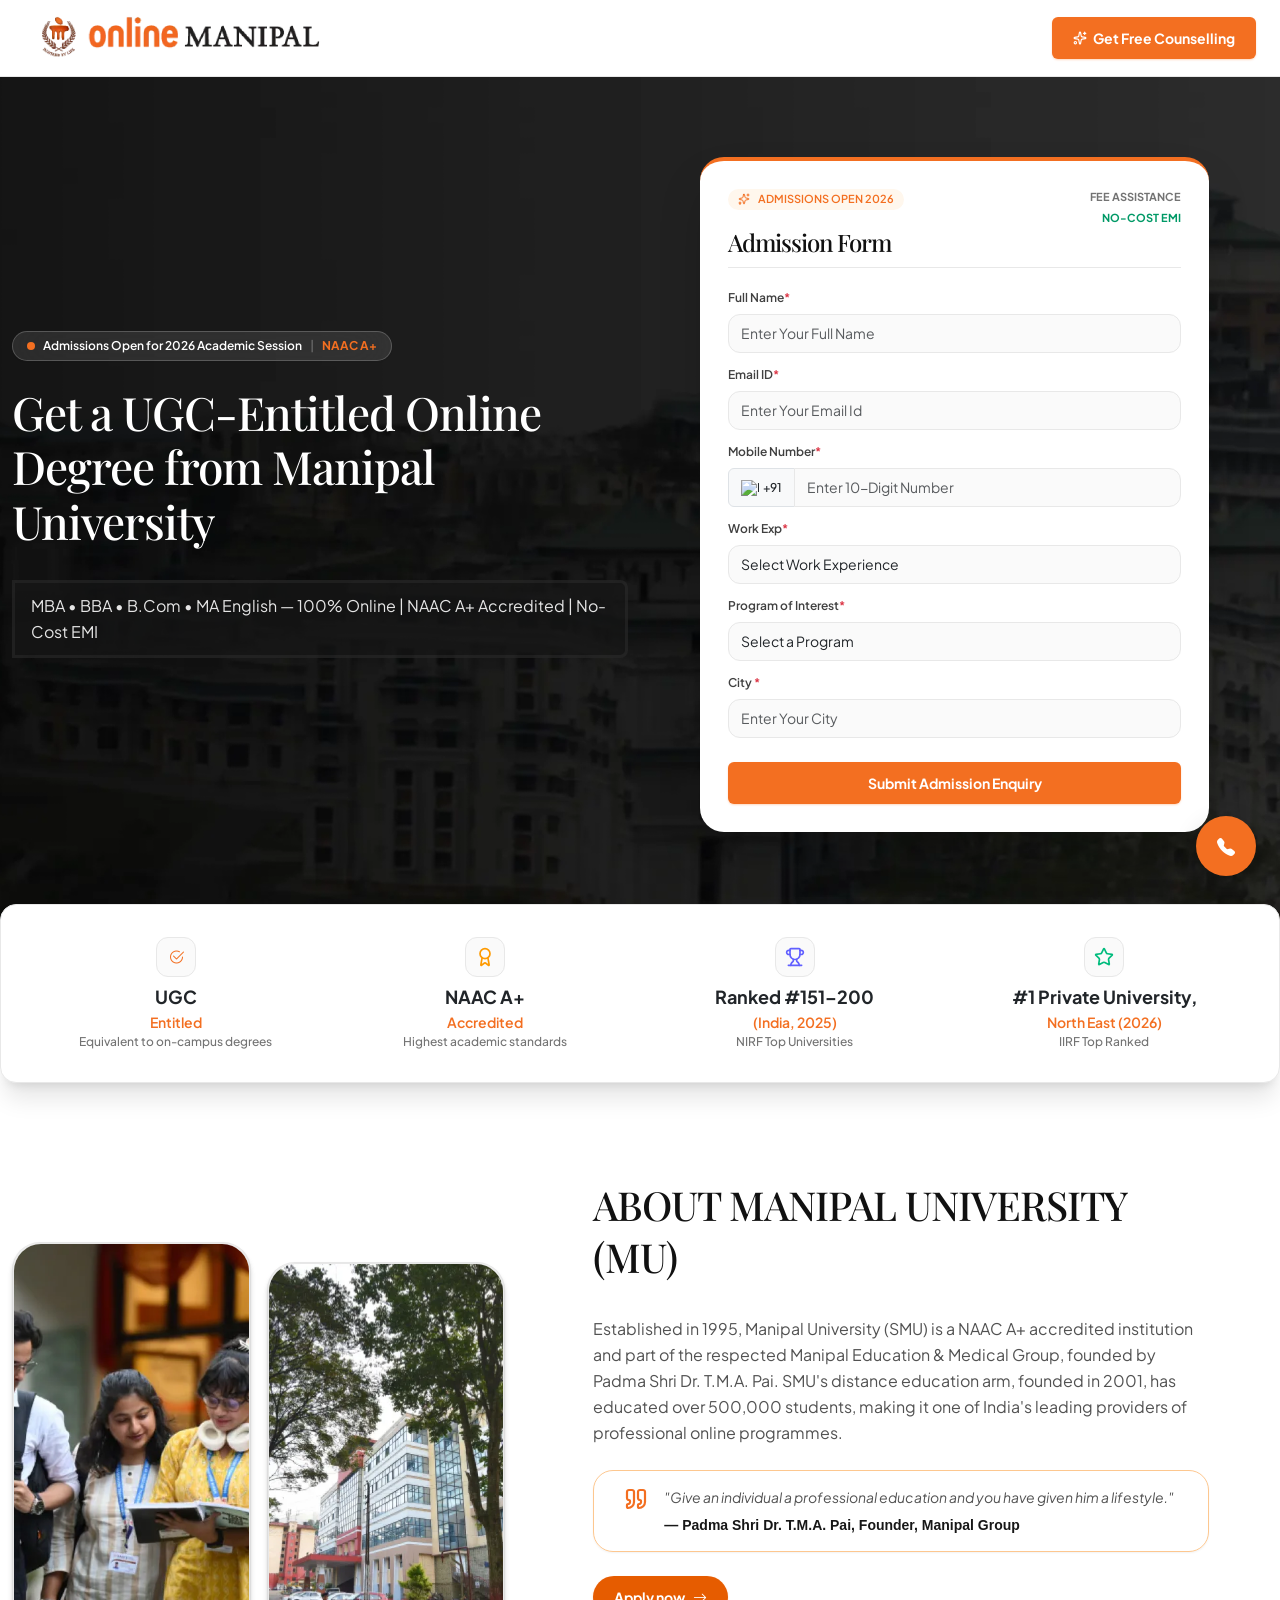
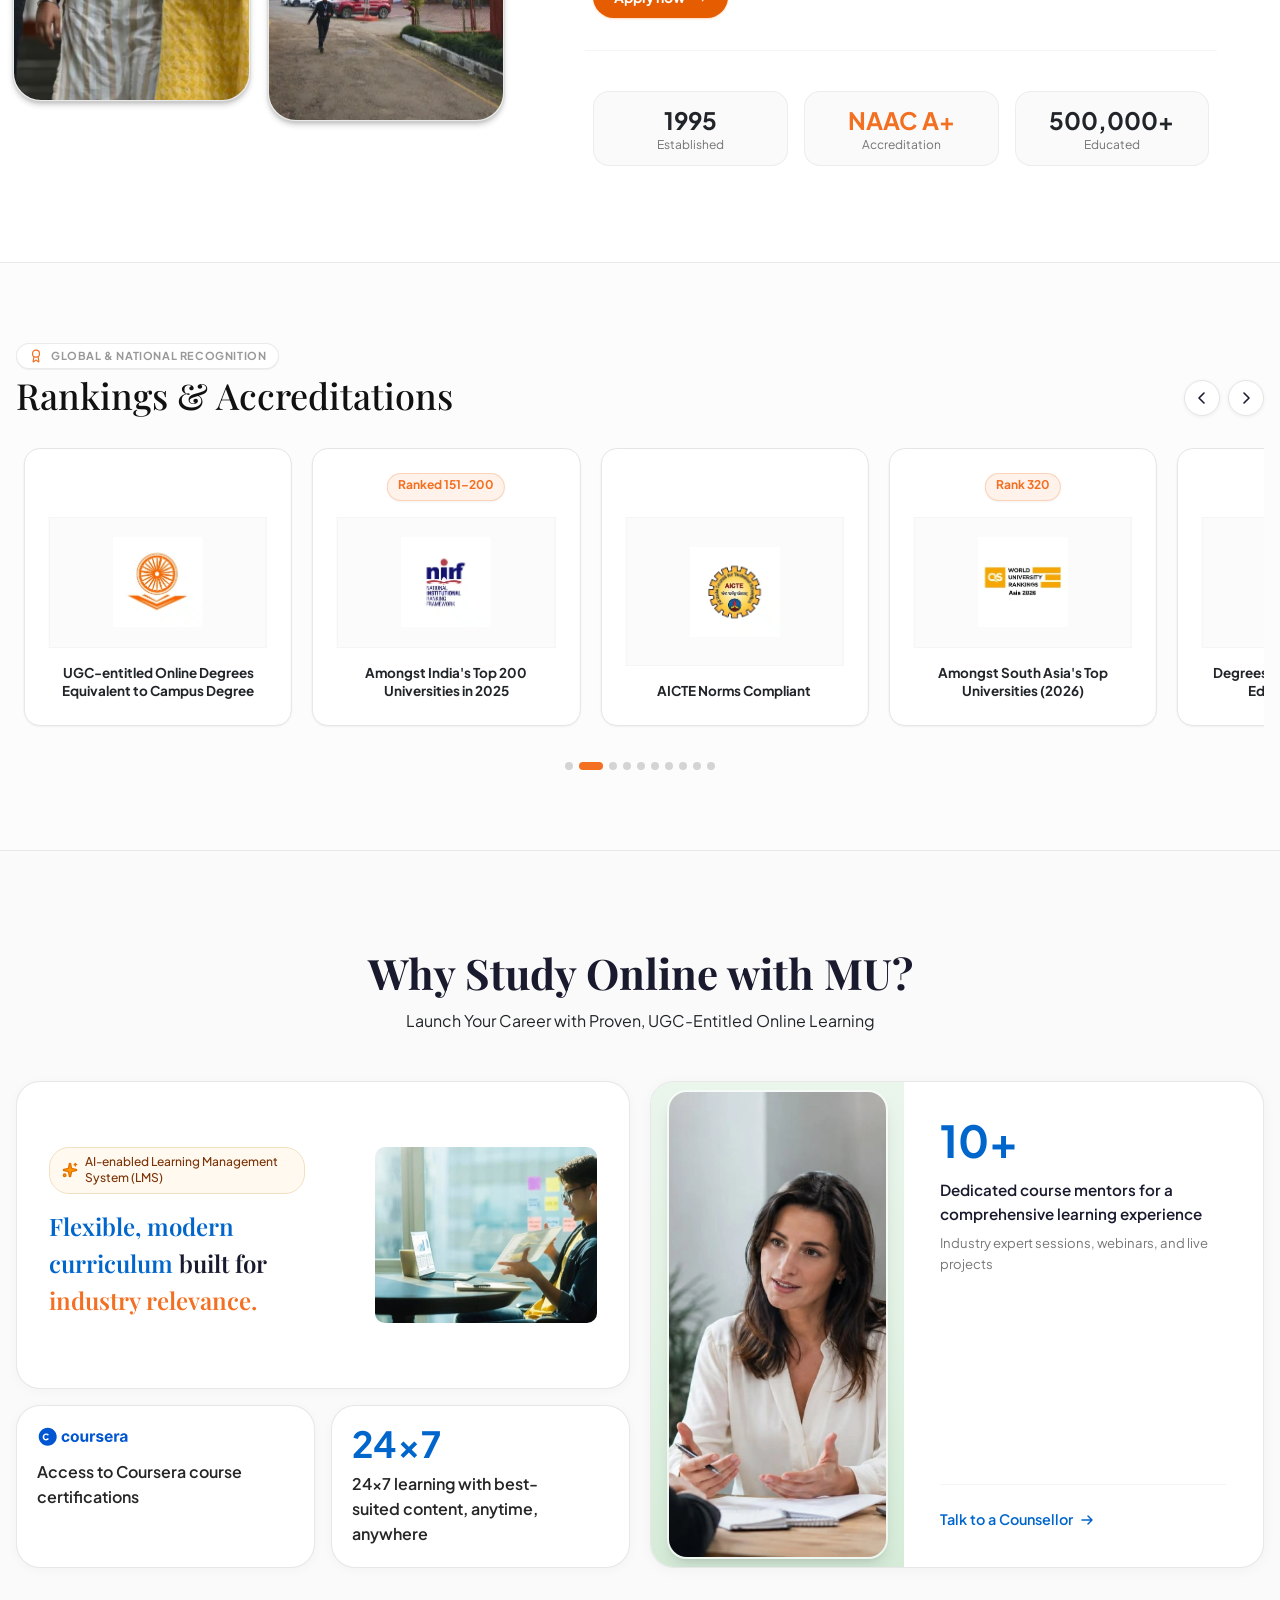
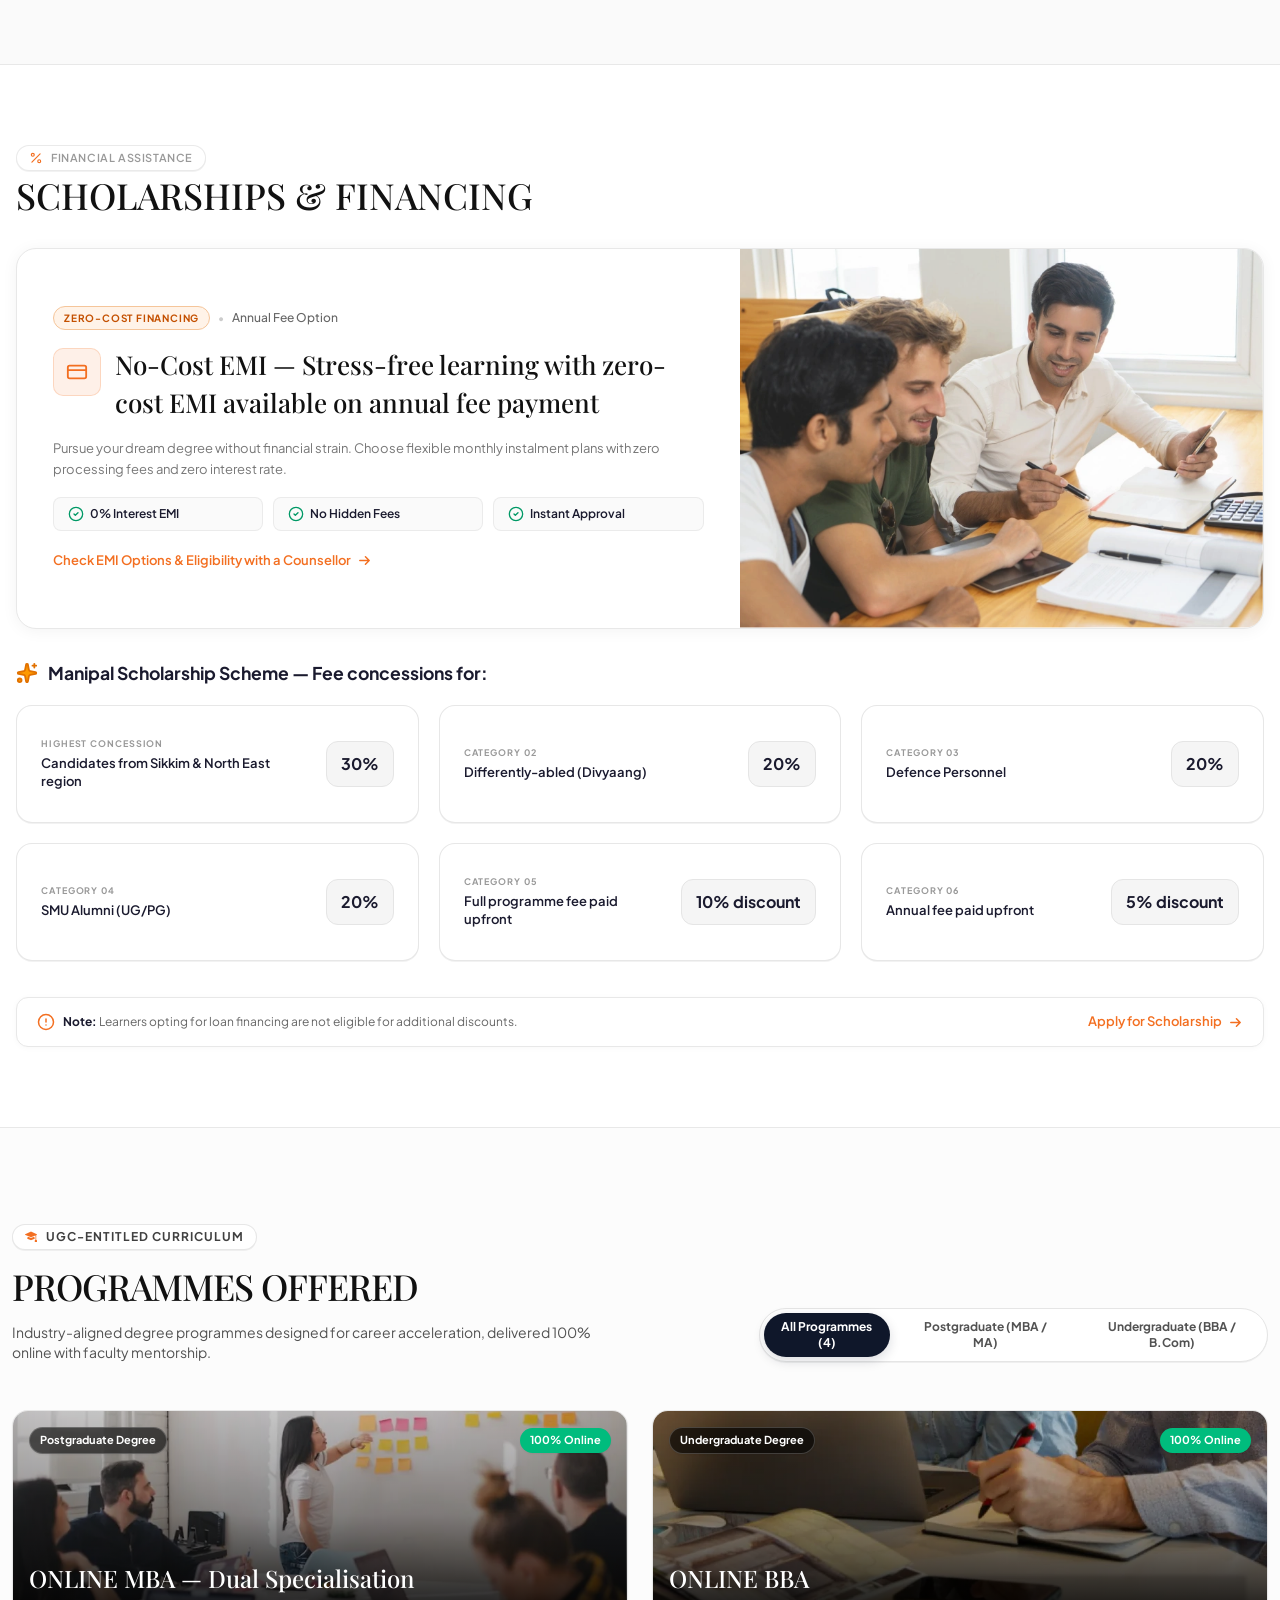
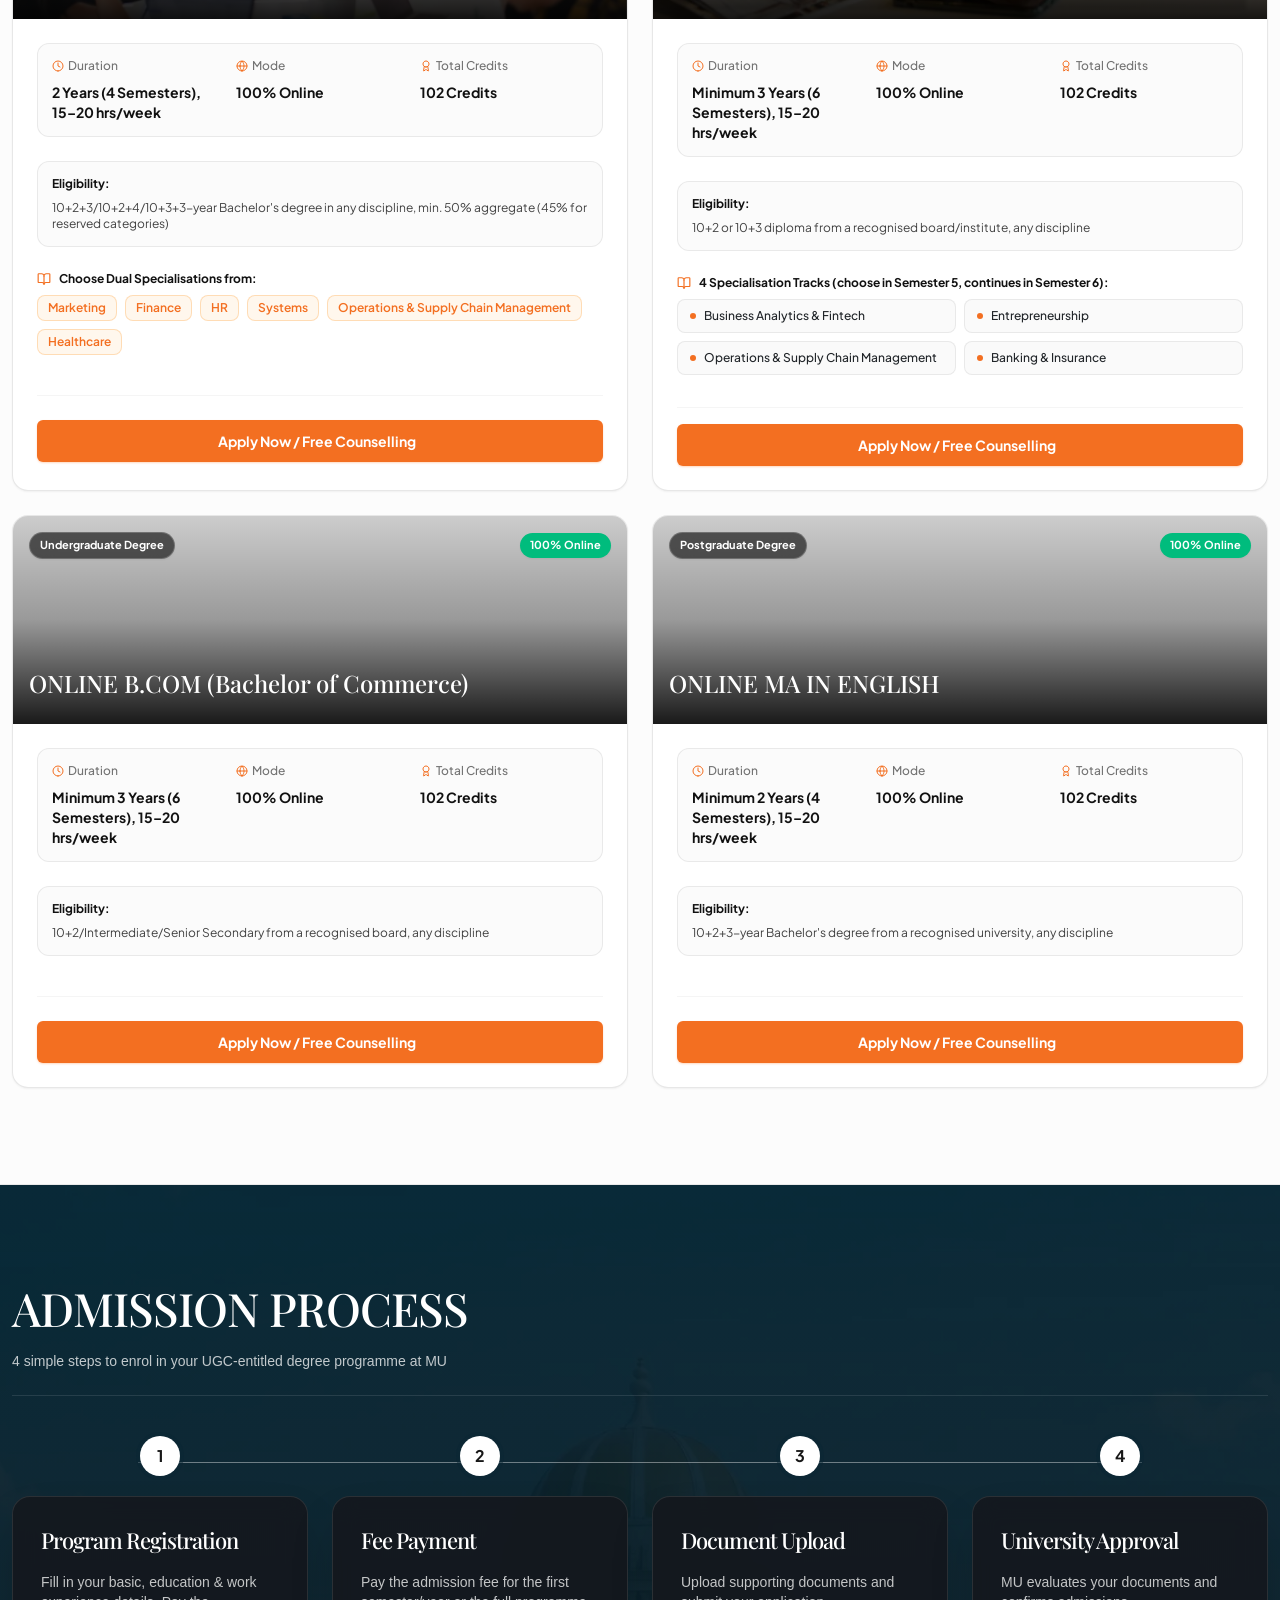
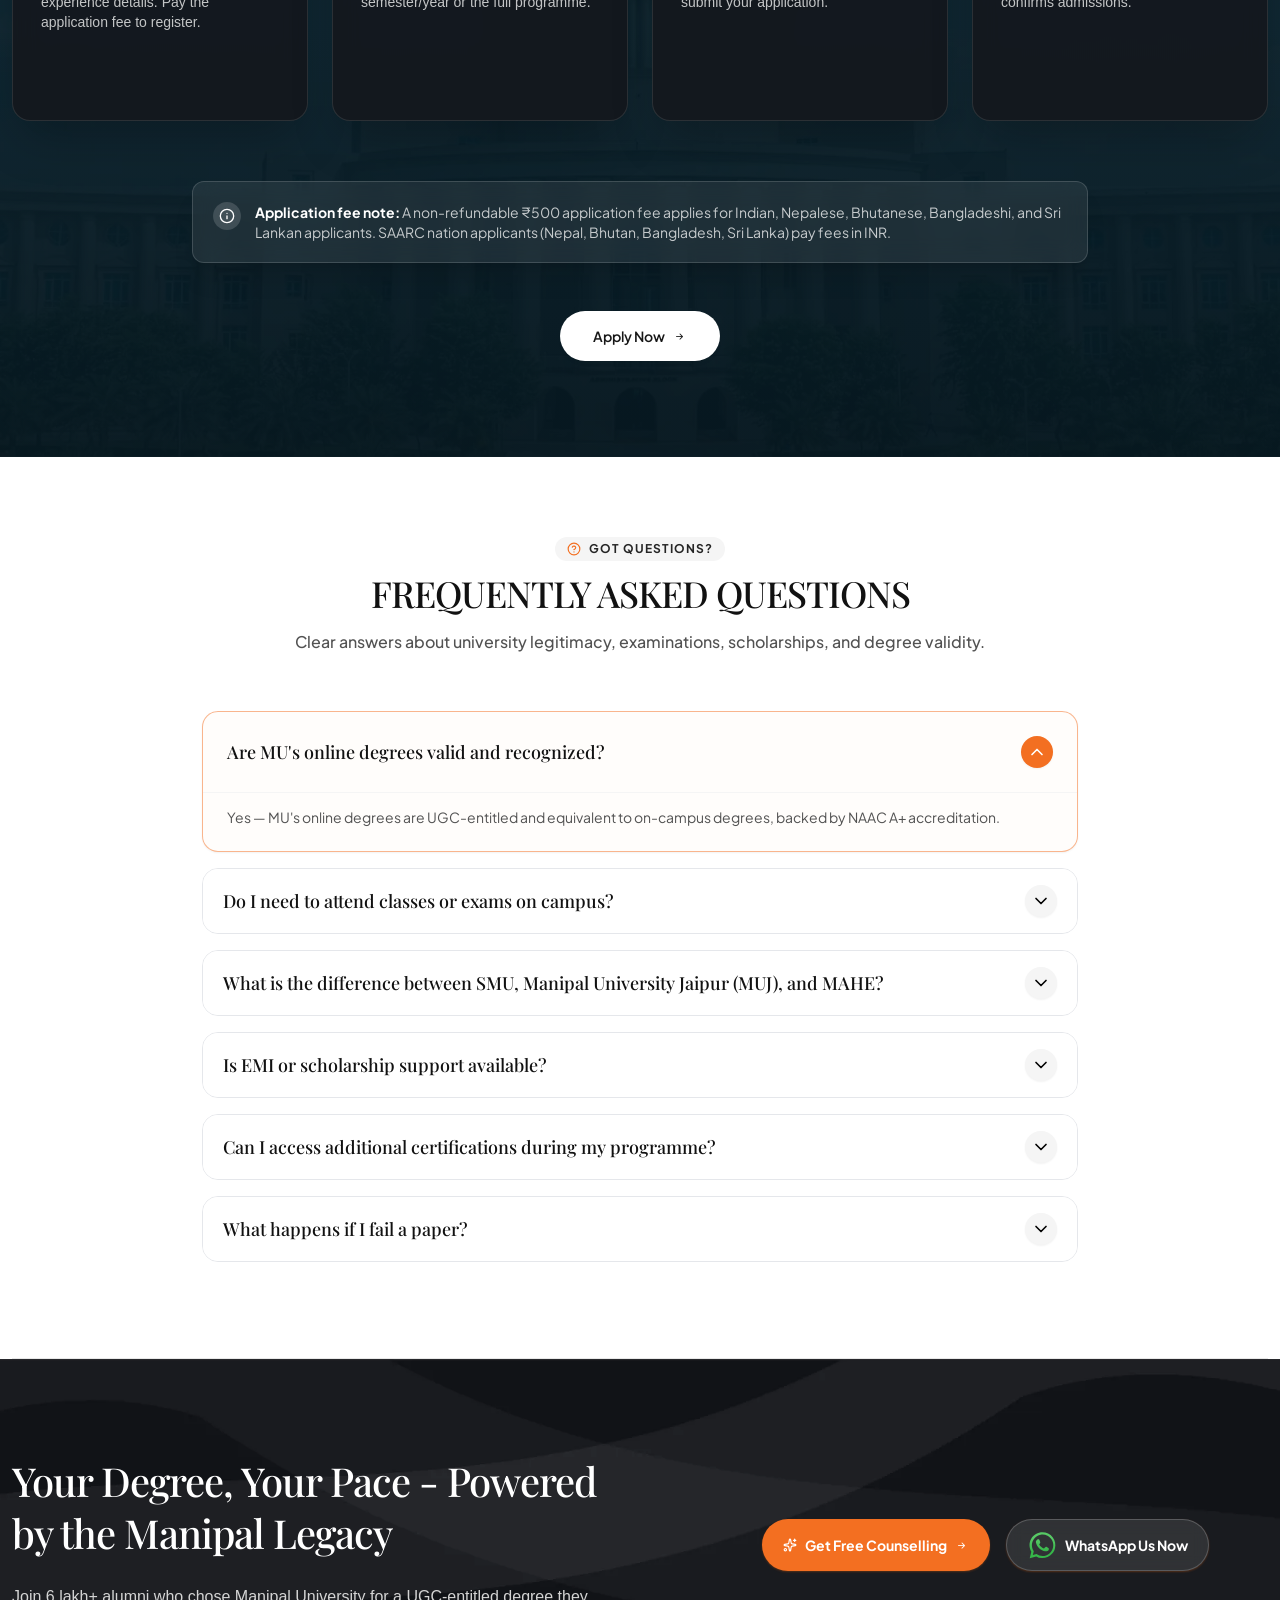
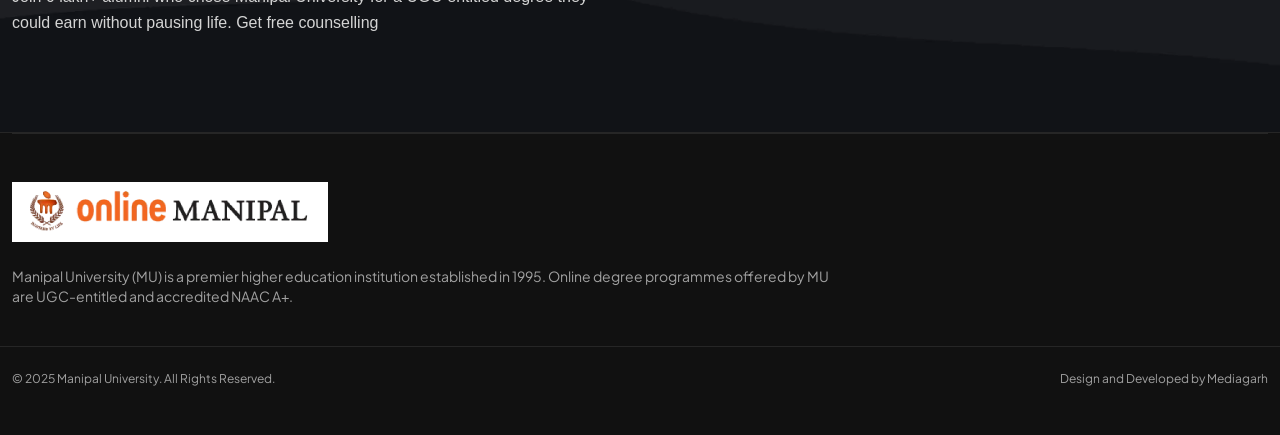
==== commit 6e287788: "about section changes" ====
--- a/index.html
+++ b/index.html
@@ -260,23 +260,45 @@
     </div>
     <div class="container container-py-96 container-60px">
       <div class="row gap-md-48 gap-34 align-items-center">
-        <div class="col-md-5 d-flex">
-          <div class="row g-3 h-100">
+        <div class="col-md-5 d-none d-md-flex">
+          <div class="row g-3 h-100 w-100">
             <div class="col-6">
-              <div class="bg-sixth about-img">
+              <div class="bg-sixth about-img h-100">
                 <img src="./images/Image (Sikkim Manipal University Campus & Placements Driveway).webp"
                   alt="University Campus Building" class="about-img-box h-100 w-100 object-fit-cover" />
               </div>
             </div>
             <div class="col-6">
-              <div class="bg-sixth about-img top-bottom">
+              <div class="bg-sixth about-img top-bottom h-100">
                 <img src="./images/Image (Sikkim Manipal University Campus Life and Learning).webp"
                   alt="Students studying together" class="about-img-box h-100 w-100 object-fit-cover" />
               </div>
             </div>
           </div>
         </div>
-        <div class="col-md-6 d-flex">
+
+        <!-- MOBILE CAROUSEL VIEW (Visible on < 768px) -->
+        <div class="col-12 d-block d-md-none">
+          <div class="swiper about-img-carousel">
+            <div class="swiper-wrapper">
+              <div class="swiper-slide">
+                <div class="bg-sixth about-img h-100">
+                  <img src="./images/Image (Sikkim Manipal University Campus & Placements Driveway).webp"
+                    alt="University Campus Building" class="about-img-box h-100 w-100 object-fit-cover" />
+                </div>
+              </div>
+              <div class="swiper-slide">
+                <div class="bg-sixth about-img top-bottom h-100">
+                  <img src="./images/Image (Sikkim Manipal University Campus Life and Learning).webp"
+                    alt="Students studying together" class="about-img-box h-100 w-100 object-fit-cover" />
+                </div>
+              </div>
+            </div>
+            <!-- Pagination dots -->
+            <div class="swiper-pagination about-carousel-pagination"></div>
+          </div>
+        </div>
+        <div class="col-md-6 col-12 d-flex">
           <div class="h-100 d-flex flex-column gap-3 gap-md-4">
             <h2 class="about-title text-tertiary font-playfair fw-medium ls--1">ABOUT MANIPAL UNIVERSITY (MU)</h2>
             <p class="about-text text-quinary font-plus-jakarta">
@@ -544,7 +566,7 @@
                 </p>
                 <p class="why-stat-sub jakarta-fonts">Industry expert sessions, webinars, and live projects</p>
               </div>
-              <a href="#admissionForm" class="why-cta-link pt-3 pt-md-4 jakarta-fonts">
+              <a href="tel:9711849719" class="why-cta-link pt-3 pt-md-4 jakarta-fonts">
                 Talk to a Counsellor
                 <svg width="16" height="16" viewBox="0 0 16 16" fill="none" aria-hidden="true">
                   <path d="M3 8h10M9 4l4 4-4 4" stroke="#0066CC" stroke-width="1.5" stroke-linecap="round"
--- a/css/style.css
+++ b/css/style.css
@@ -763,6 +763,13 @@
 }
 
 @media (max-width: 768px) {
+
+  .about-img img,
+  .about-img {
+    min-height: 300px;
+    aspect-ratio: 1/1;
+  }
+
   .container-60px {
     padding: 60px 16px !important;
   }
@@ -866,4 +873,4 @@
     --bs-btn-disabled-border-color: #e65c00;
     --bs-gradient: none;
   }
-}
+}
--- a/css/style-2.css
+++ b/css/style-2.css
@@ -512,7 +512,7 @@
   border: 1px solid rgba(229, 229, 229, 0.8);
   background: #fff;
   box-shadow: 0 1px 0 0 rgba(0, 0, 0, 0.05);
-  font-size: 12px;
+  font-size: 11px;
   line-height: 16px;
   letter-spacing: 0.6px;
 
@@ -918,6 +918,16 @@
 
 /* ── Tablet portrait ≤ 768px ── */
 @media (max-width: 768px) {
+  .why-stat-number {
+    font-size: 28px;
+    line-height: 1.2;
+  }
+
+  .sch-tile-badge {
+    font-size: 14px;
+    line-height: 1.2;
+  }
+
   .sch-section {
     padding-block: 48px;
   }
@@ -1255,7 +1265,8 @@
 }
 
 /* ── Swiper pagination dots ── */
-.rankings-swiper .swiper-pagination {
+.rankings-swiper .swiper-pagination,
+.about-img-carousel .swiper-pagination {
   bottom: 0 !important;
   display: flex;
   align-items: center;
@@ -1263,7 +1274,8 @@
   gap: 6px;
 }
 
-.rankings-swiper .swiper-pagination-bullet {
+.rankings-swiper .swiper-pagination-bullet,
+.about-img-carousel .swiper-pagination-bullet {
   width: 8px;
   height: 8px;
   border-radius: 50%;
@@ -1276,7 +1288,8 @@
     border-radius 0.25s ease;
 }
 
-.rankings-swiper .swiper-pagination-bullet-active {
+.rankings-swiper .swiper-pagination-bullet-active,
+.about-img-carousel .swiper-pagination-bullet-active {
   background: #f36f21;
   width: 24px;
   border-radius: 4px;
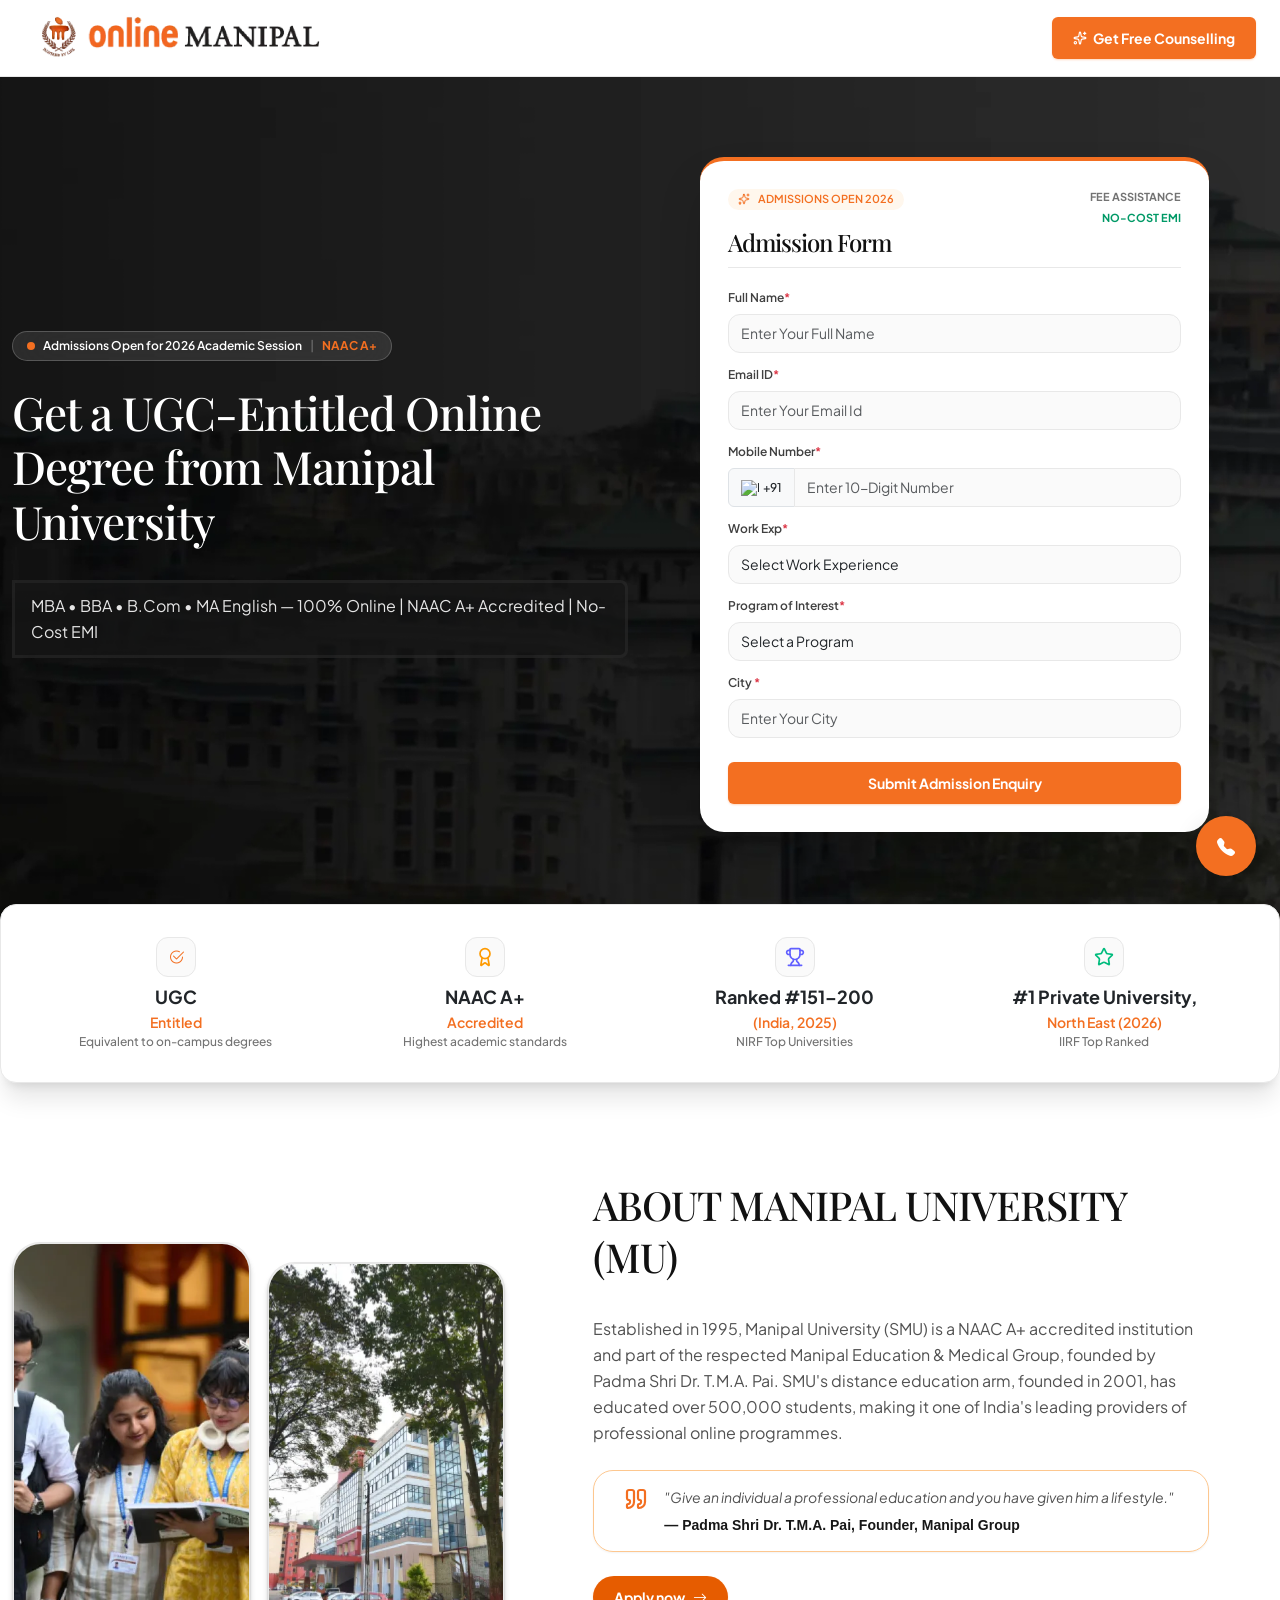
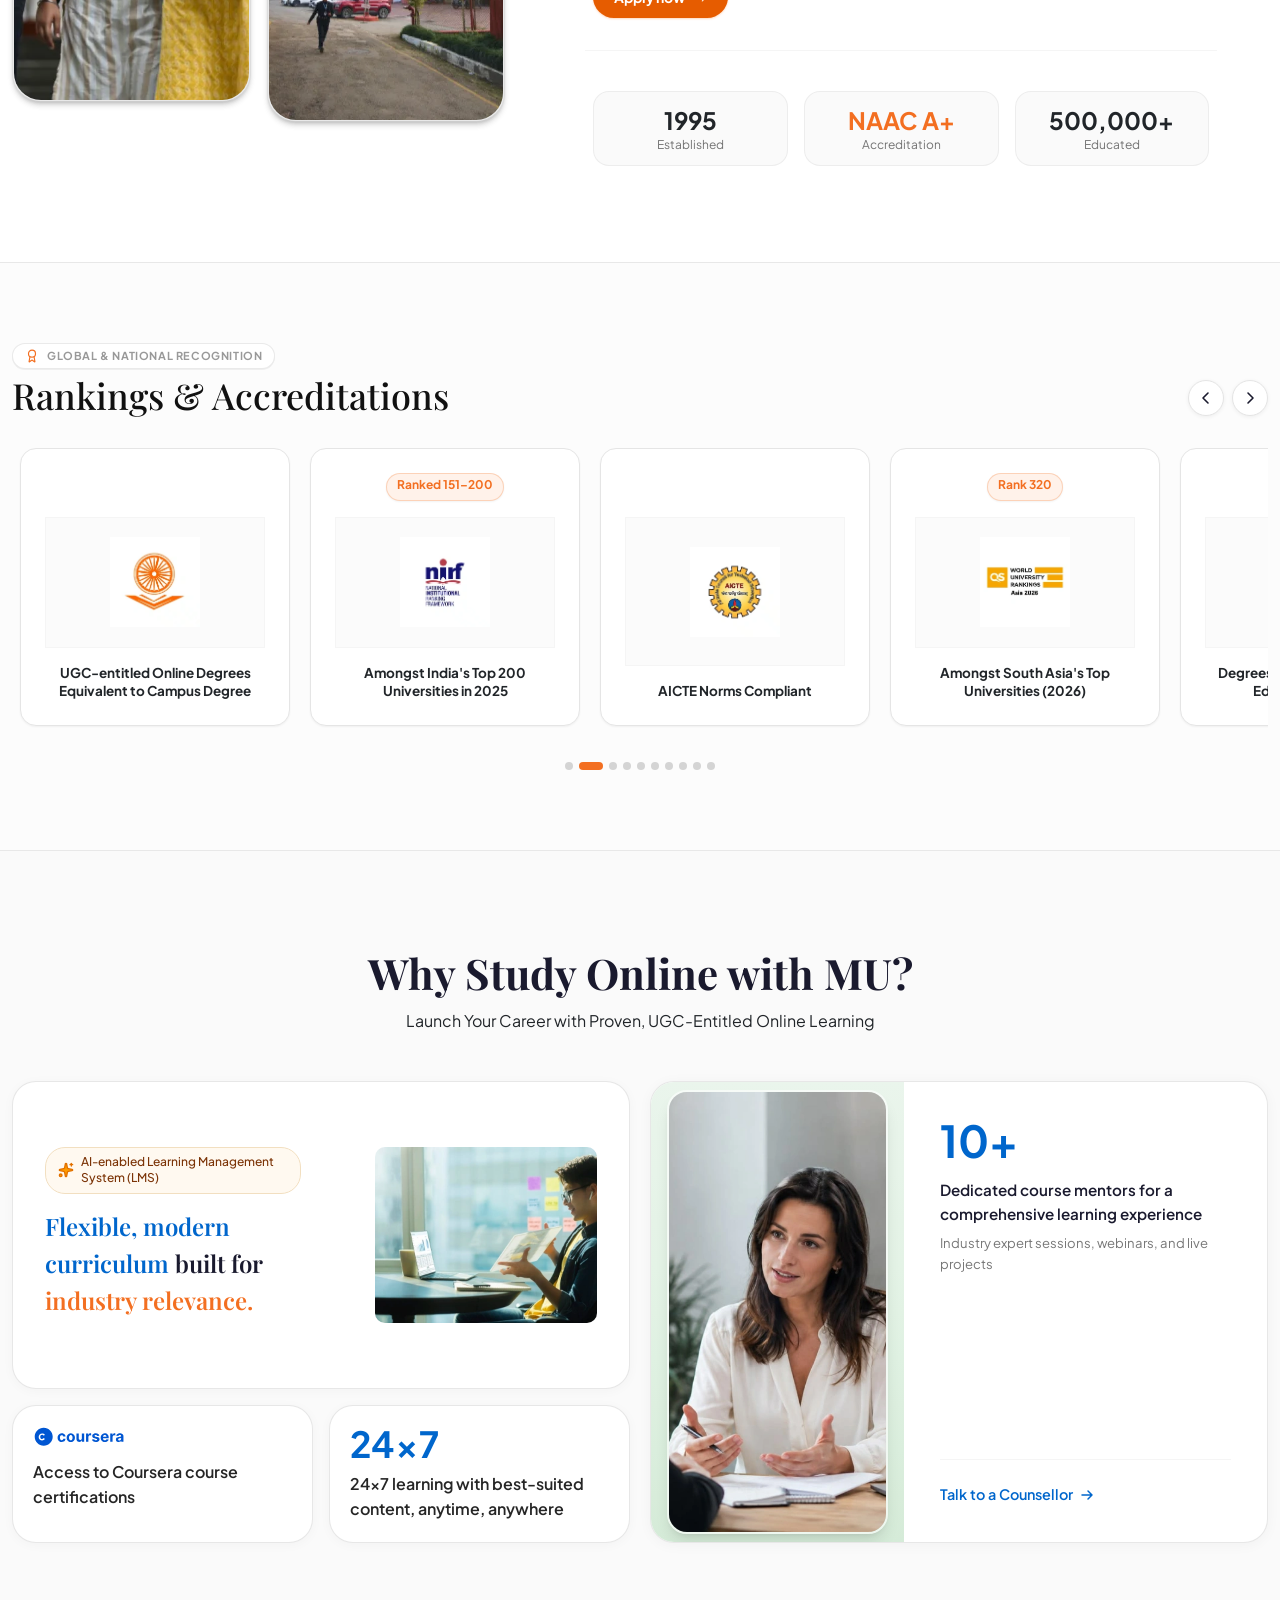
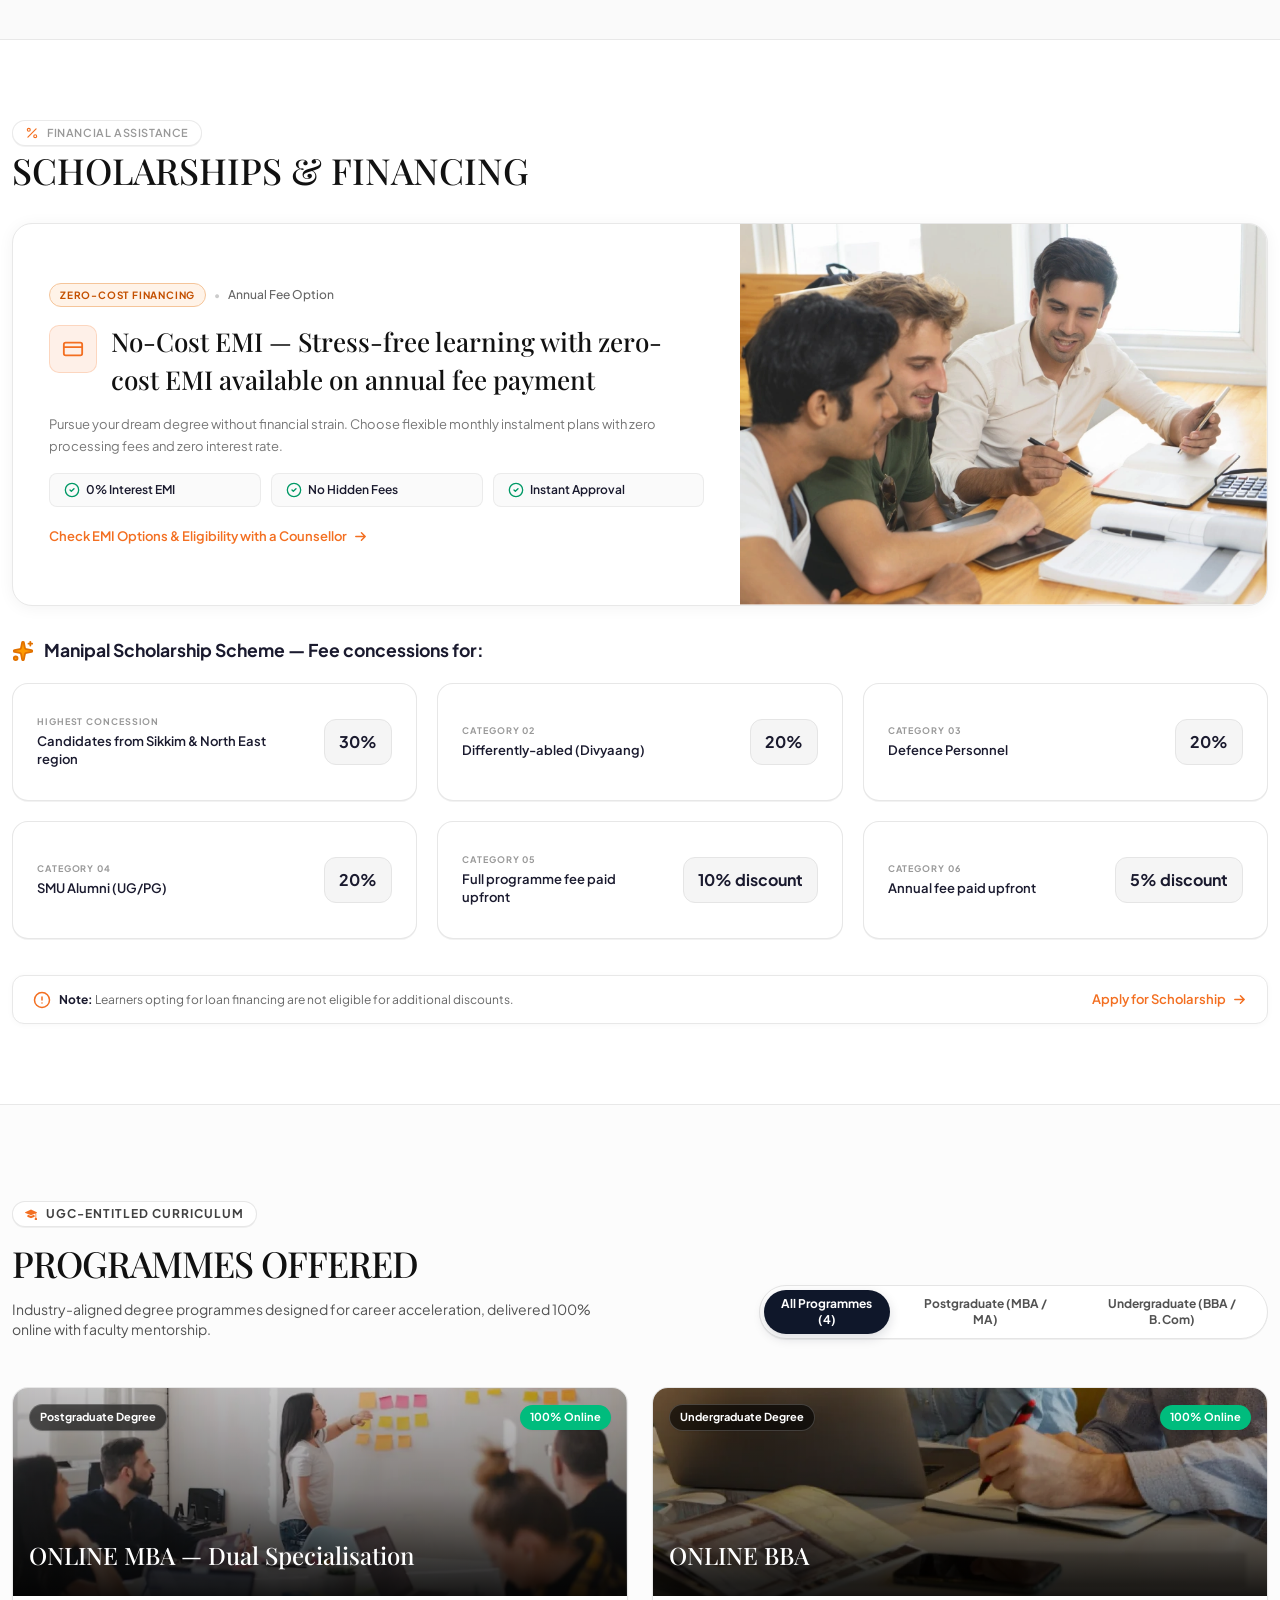
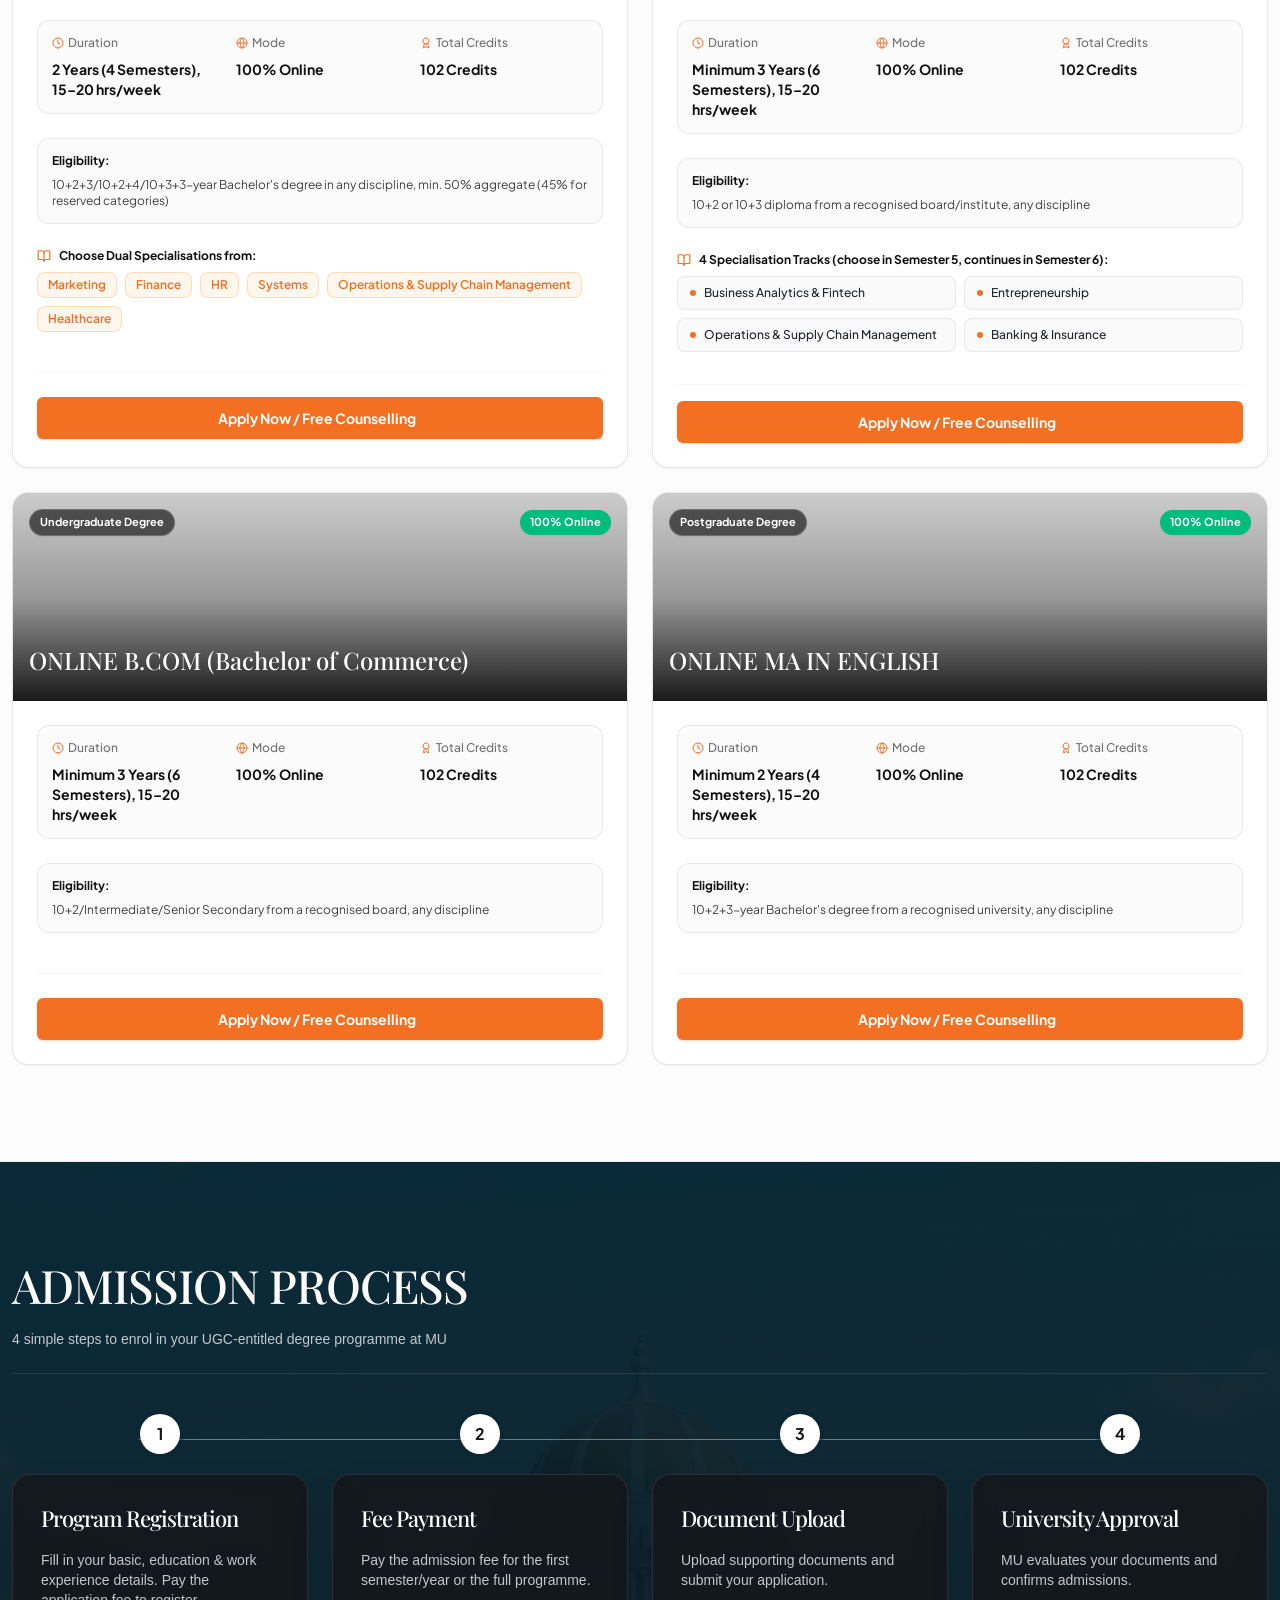
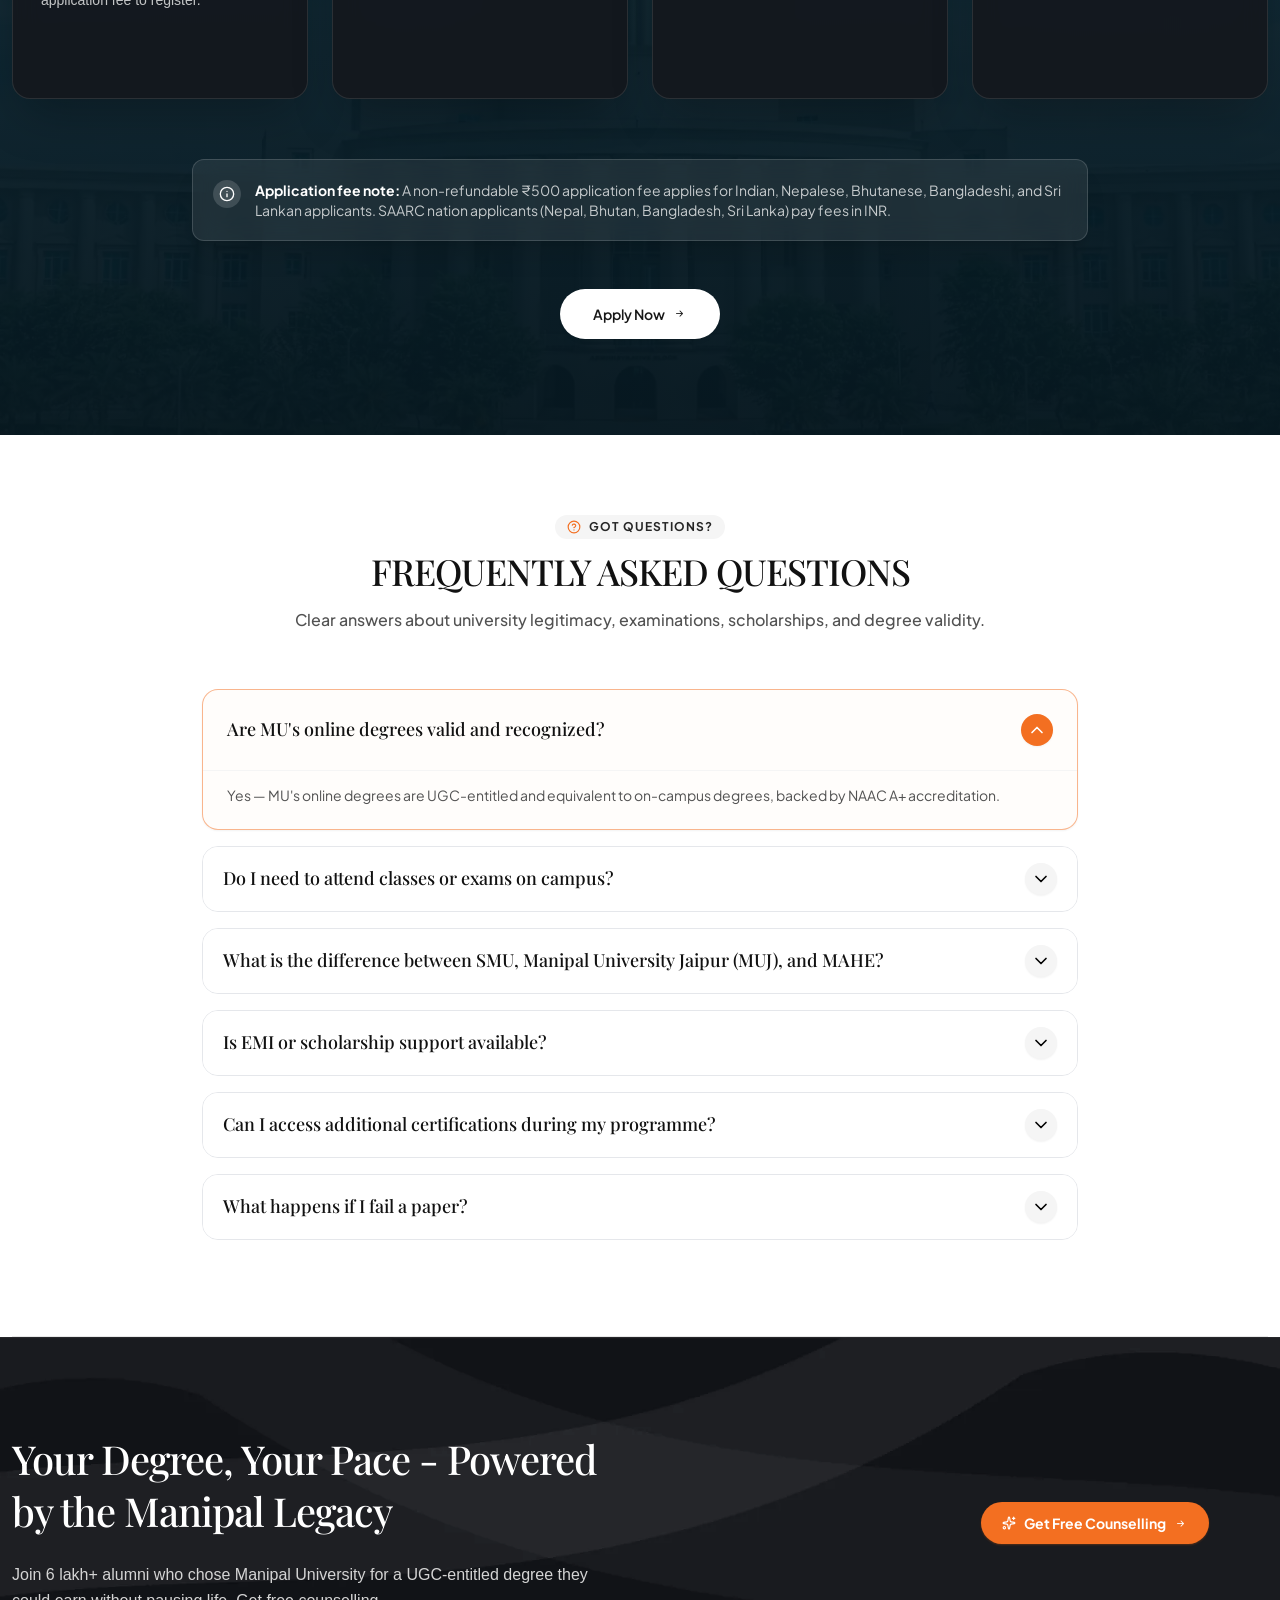
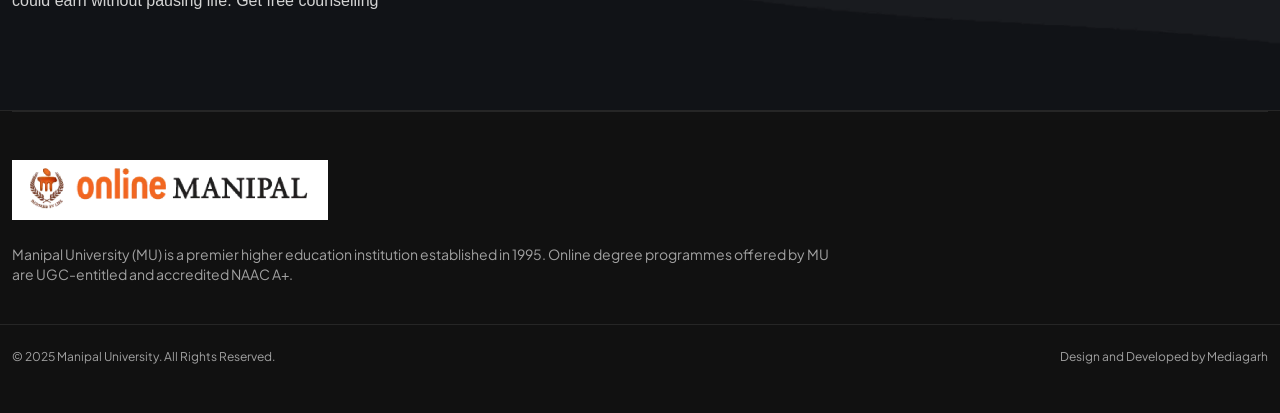
==== commit e0bf7707: "hide whatsapp btn" ====
--- a/index.html
+++ b/index.html
@@ -276,7 +276,6 @@
             </div>
           </div>
         </div>
-
         <!-- MOBILE CAROUSEL VIEW (Visible on < 768px) -->
         <div class="col-12 d-block d-md-none">
           <div class="swiper about-img-carousel">
@@ -1318,11 +1317,11 @@
               class="btn btn-cta bg-primary d-flex align-items-center justify-content-center gap-2 text-white font-plus-jakarta fw-bold rounded-pill"><img
                 src="./images/Icon.svg" alt="" />Get Free Counselling<i class="bi bi-arrow-right-short" width="24px"
                 height="24px"></i></a>
-            <a href="https://wa.me/919711849719" target="_blank"
+            <!-- <a href="https://wa.me/919711849719" target="_blank"
               class="btn btn-secondary d-flex align-items-center justify-content-center gap-2 text-white font-plus-jakarta fw-bold rounded-pill text-decoration-none">
               <img src="./images/whatsapp.svg" alt="WhatsApp" />
               WhatsApp Us Now
-            </a>
+            </a> -->
           </div>
         </div>
       </div>
--- a/css/style-2.css
+++ b/css/style-2.css
@@ -6,10 +6,10 @@
 }
 
 /* ── Max-width container ── */
-.why-study-container {
+/* .why-study-container {
   margin-inline: auto;
   padding-inline: 16px;
-}
+} */
 
 .jakarta-fonts {
   font-family: 'Plus Jakarta Sans', sans-serif;
@@ -323,9 +323,6 @@
    and let why-col-center wrap portrait + stats
    ------------------------------------------------ */
 @media (max-width: 1024px) {
-  .why-study-section {
-    padding-block: 64px;
-  }
 
   .why-card-curriculum {
     padding: 32px 24px;
@@ -346,10 +343,6 @@
    column so portrait sits above the stats block
    ------------------------------------------------ */
 @media (max-width: 768px) {
-  .why-study-section {
-    padding-block: 48px;
-  }
-
   .why-heading-wrap {
     margin-bottom: 28px;
   }
@@ -422,10 +415,6 @@
    Tighten further; bottom row cards stack vertically
    ------------------------------------------------ */
 @media (max-width: 480px) {
-  .why-study-section {
-    padding-block: 40px;
-  }
-
   .why-study-heading {
     font-size: 1.5rem;
   }
@@ -483,8 +472,6 @@
 }
 
 .sch-container {
-  margin-inline: auto;
-  padding-inline: 16px;
   display: flex;
   flex-direction: column;
   gap: 32px;
@@ -902,10 +889,6 @@
 
 /* ── Tablet landscape ≤ 1024px ── */
 @media (max-width: 1024px) {
-  .sch-section {
-    padding-block: 64px;
-  }
-
   .sch-emi-img-wrap {
     flex: 0 0 38%;
     max-width: 38%;
@@ -928,10 +911,6 @@
     line-height: 1.2;
   }
 
-  .sch-section {
-    padding-block: 48px;
-  }
-
   /* EMI card: stack image on top */
   .sch-emi-card {
     flex-direction: column-reverse;
@@ -997,10 +976,6 @@
 
 /* ── Mobile ≤ 480px ── */
 @media (max-width: 480px) {
-  .sch-section {
-    padding-block: 40px;
-  }
-
   .sch-heading {
     font-size: 1.6rem;
   }
@@ -1060,8 +1035,6 @@
 }
 
 .rankings-container {
-  margin-inline: auto;
-  padding-inline: 16px;
   display: flex;
   flex-direction: column;
   gap: 32px;
@@ -1307,7 +1280,10 @@
 }
 
 @media (max-width: 768px) {
-  .rankings-section {
+
+  .rankings-section,
+  .sch-section,
+  .why-study-section {
     padding: 60px 16px;
   }
 
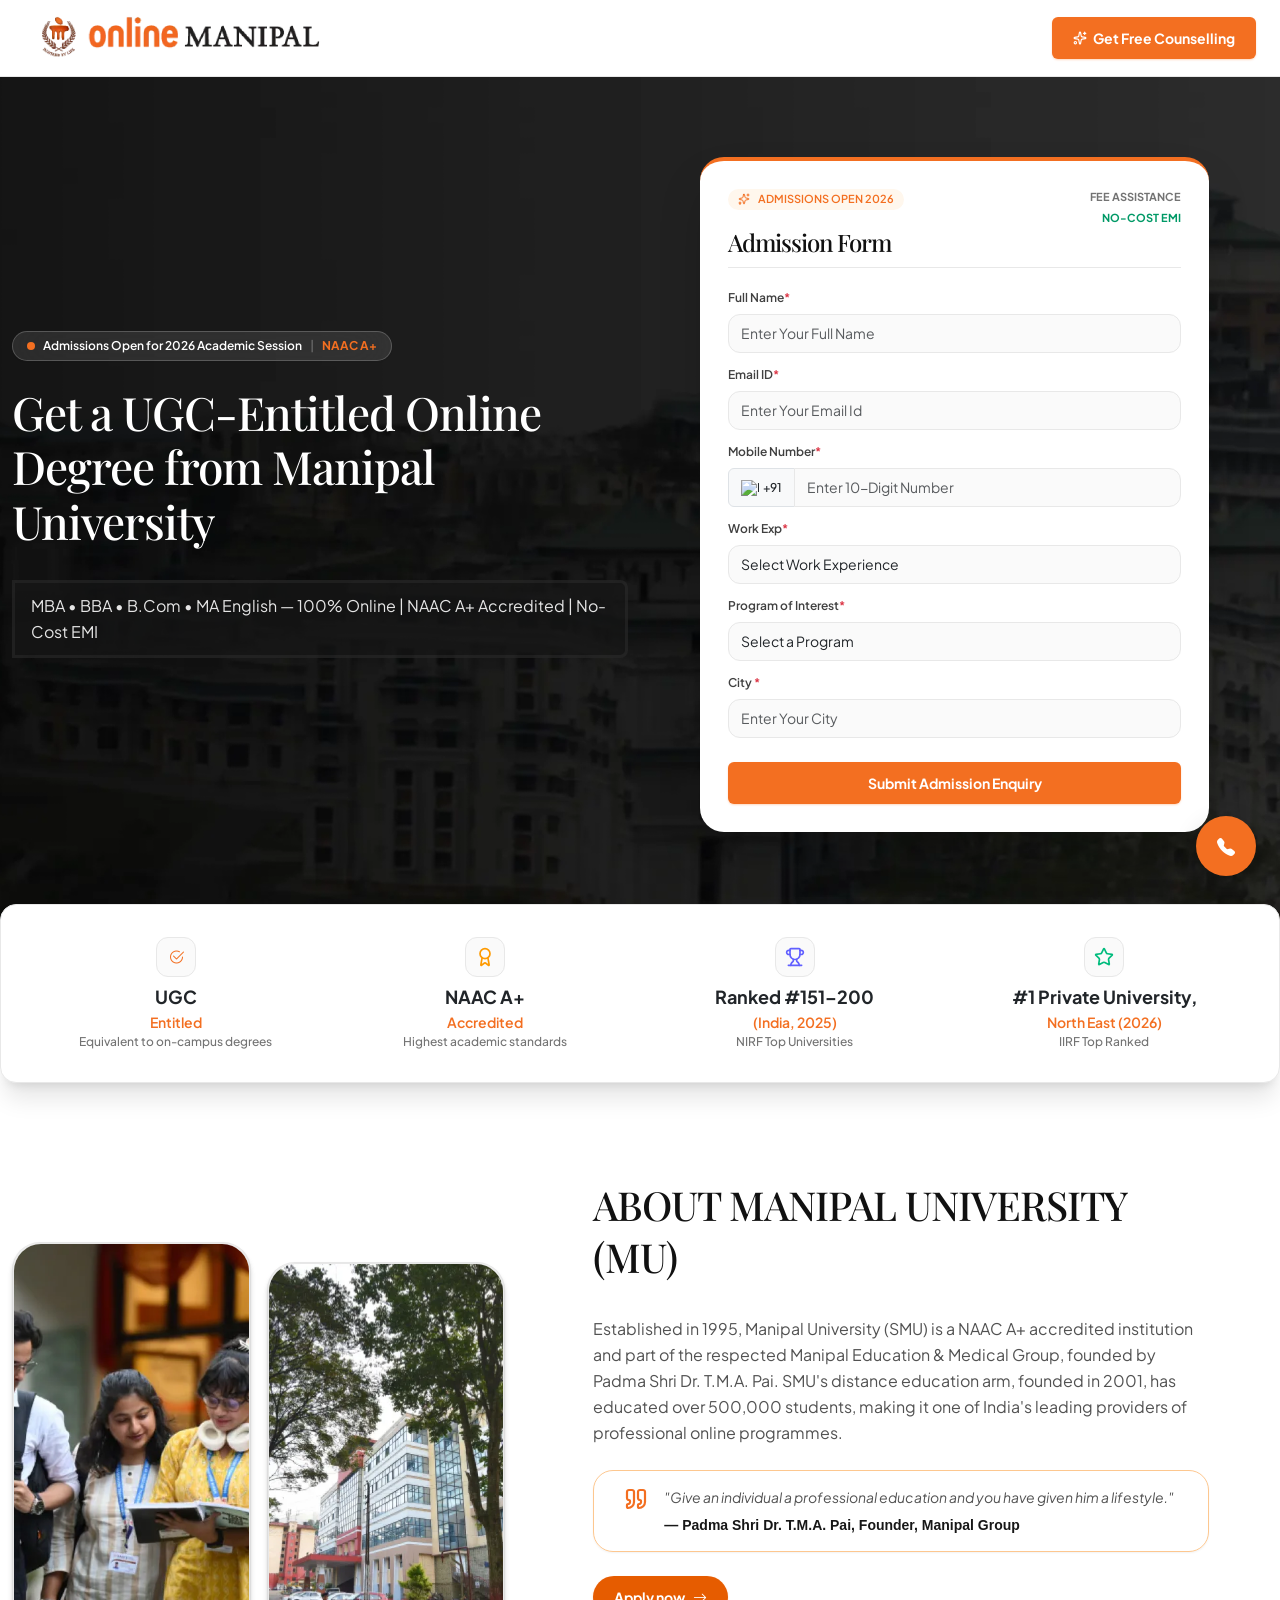
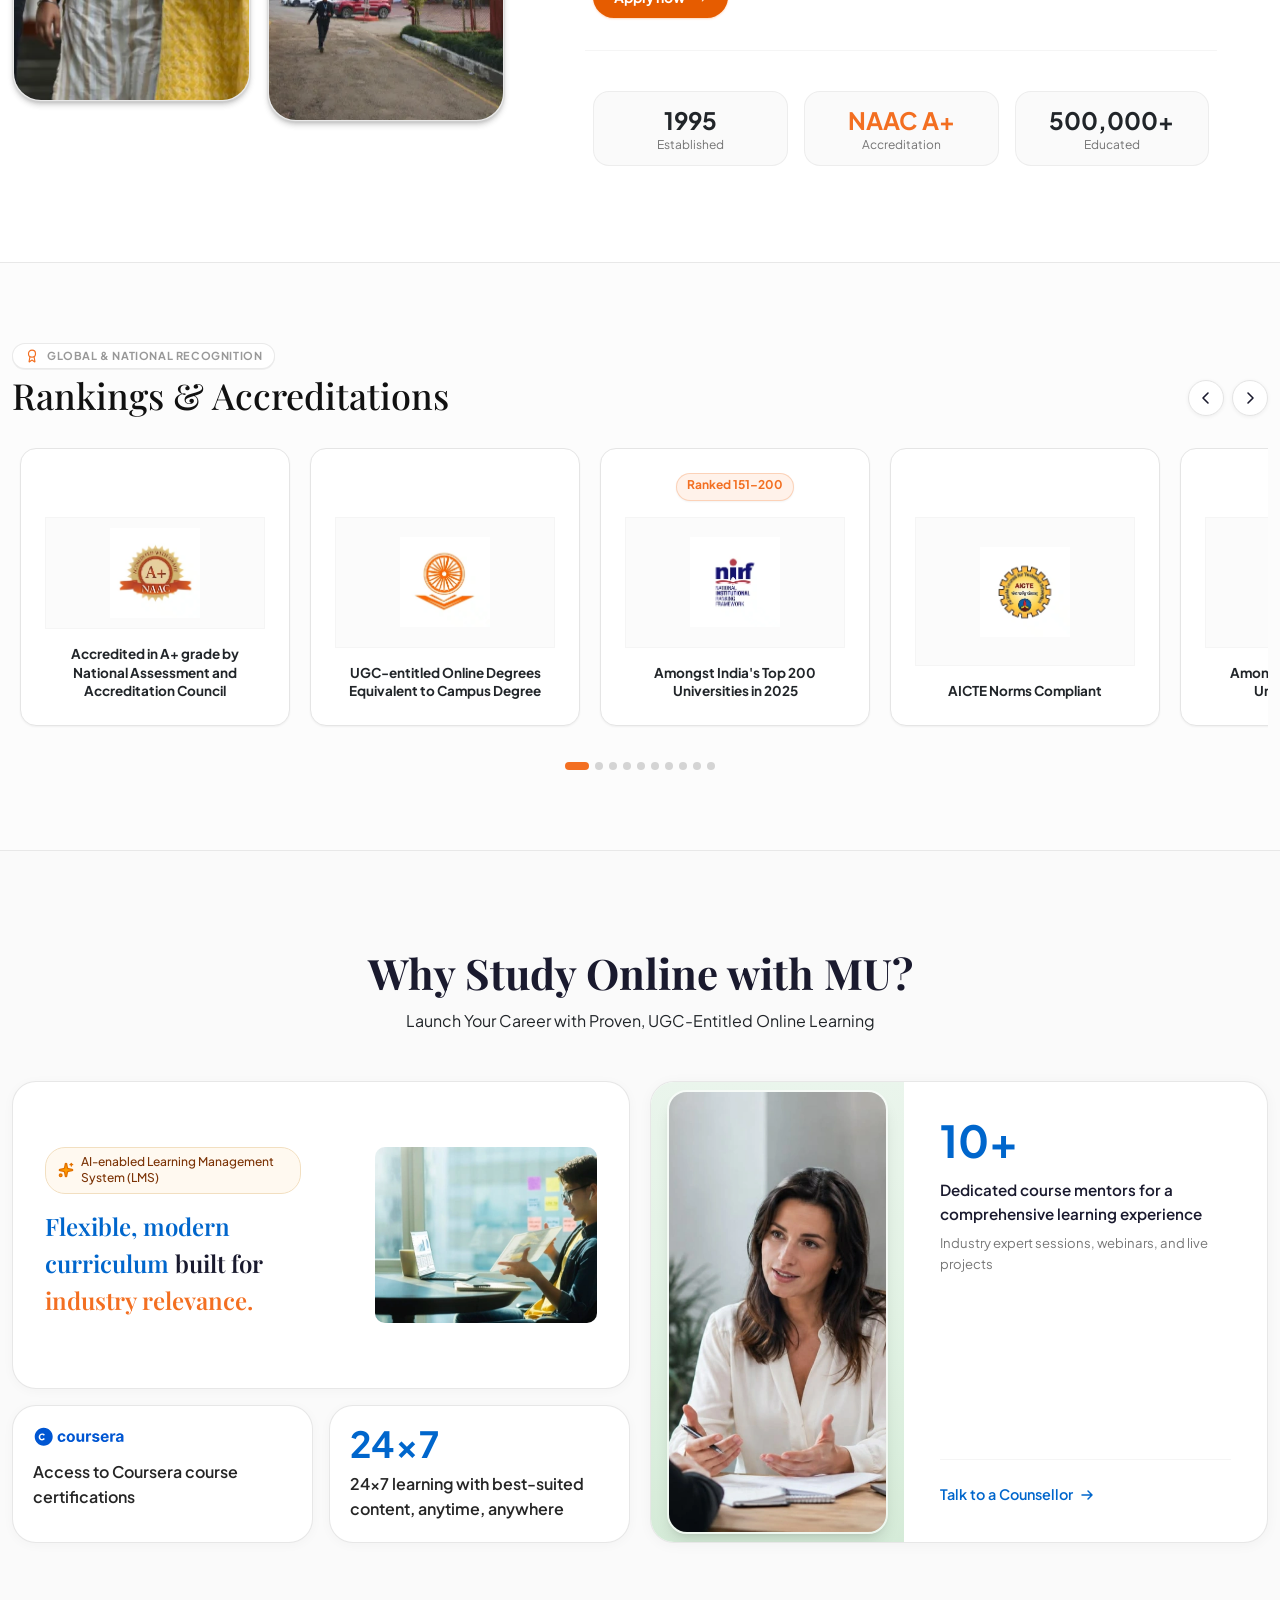
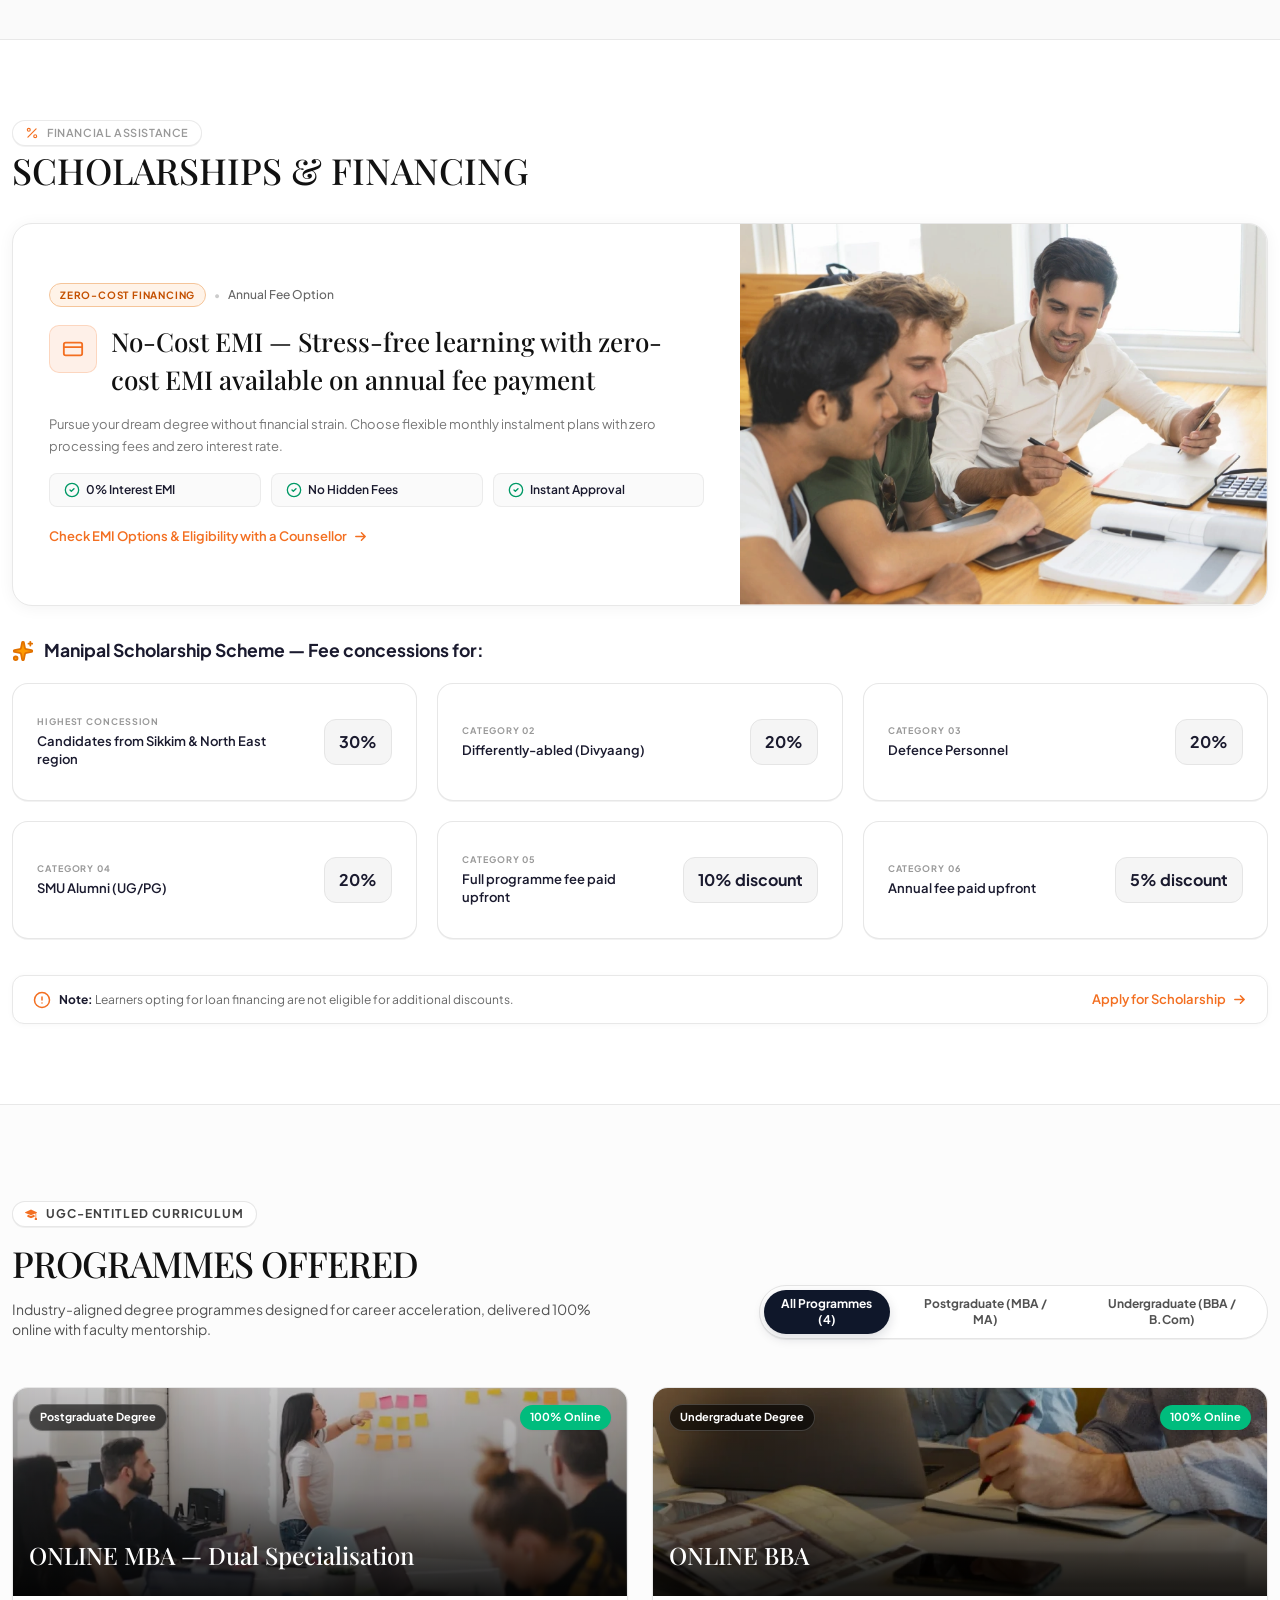
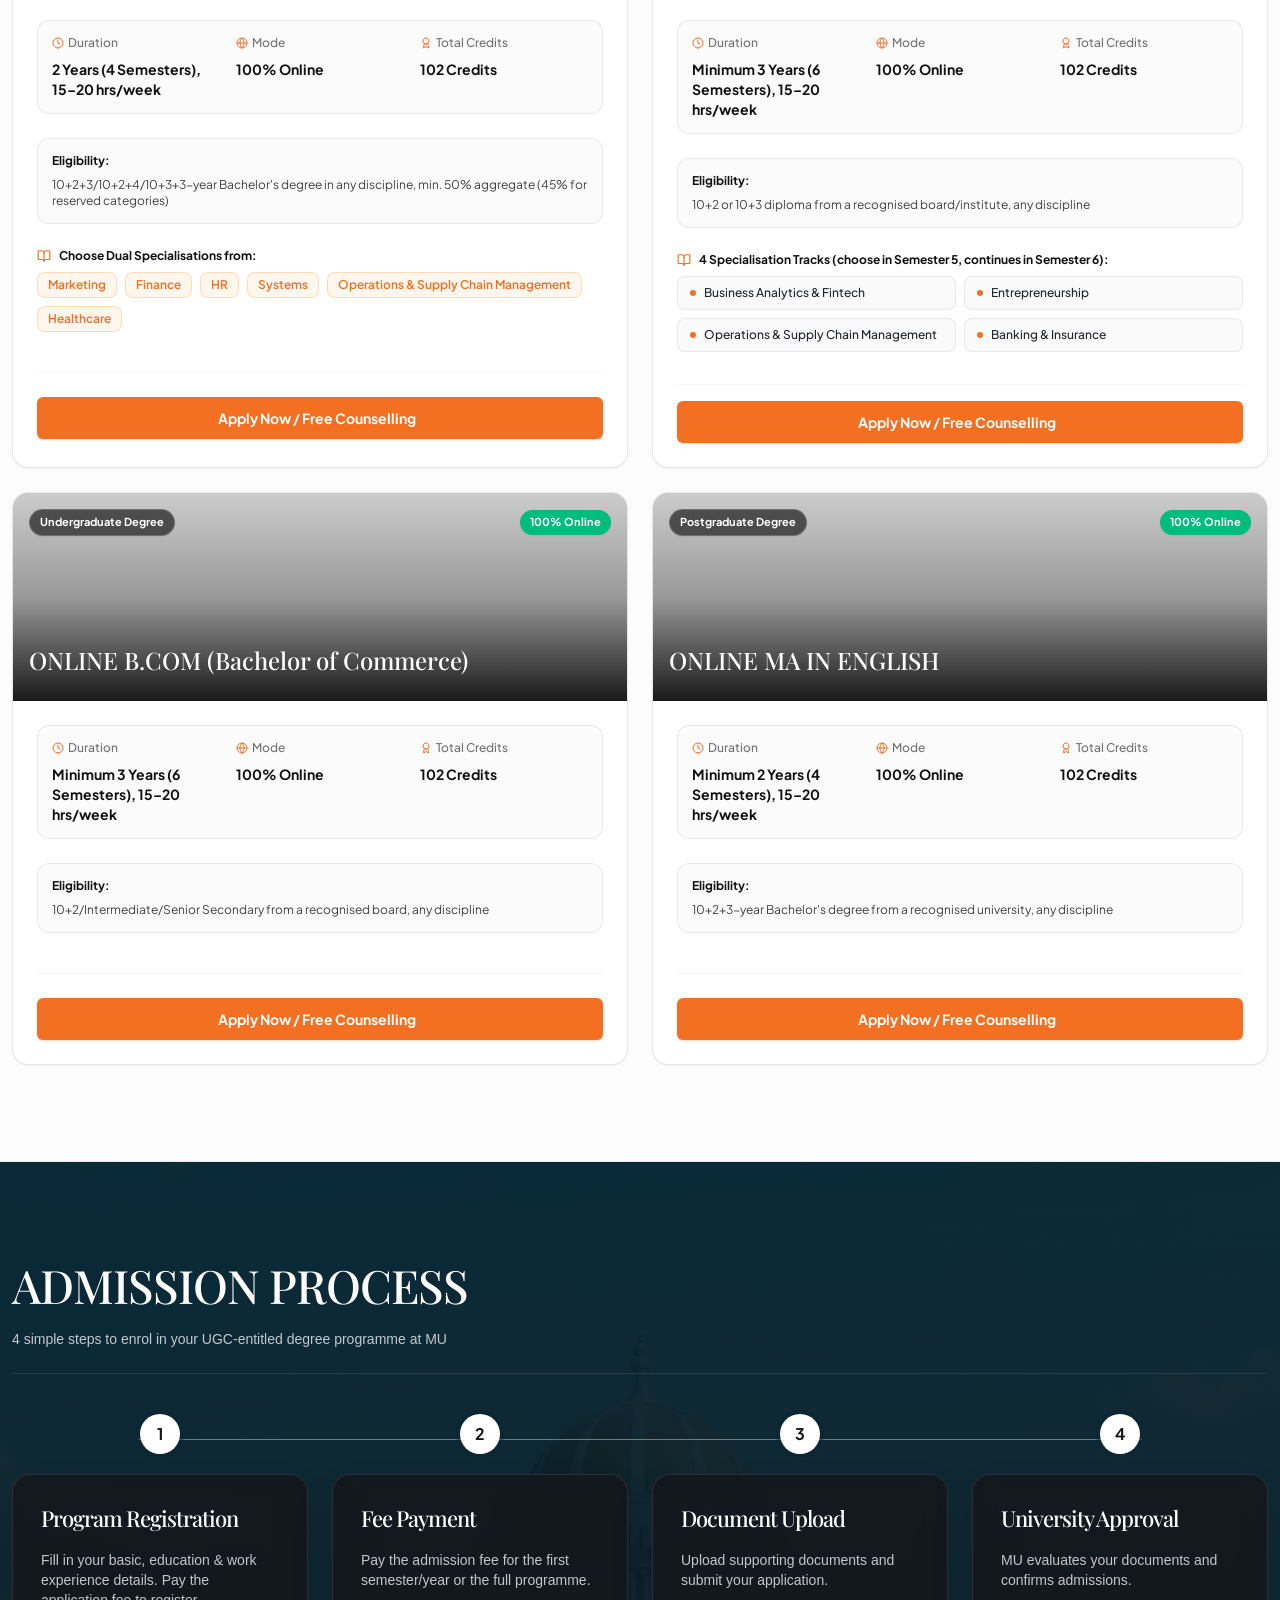
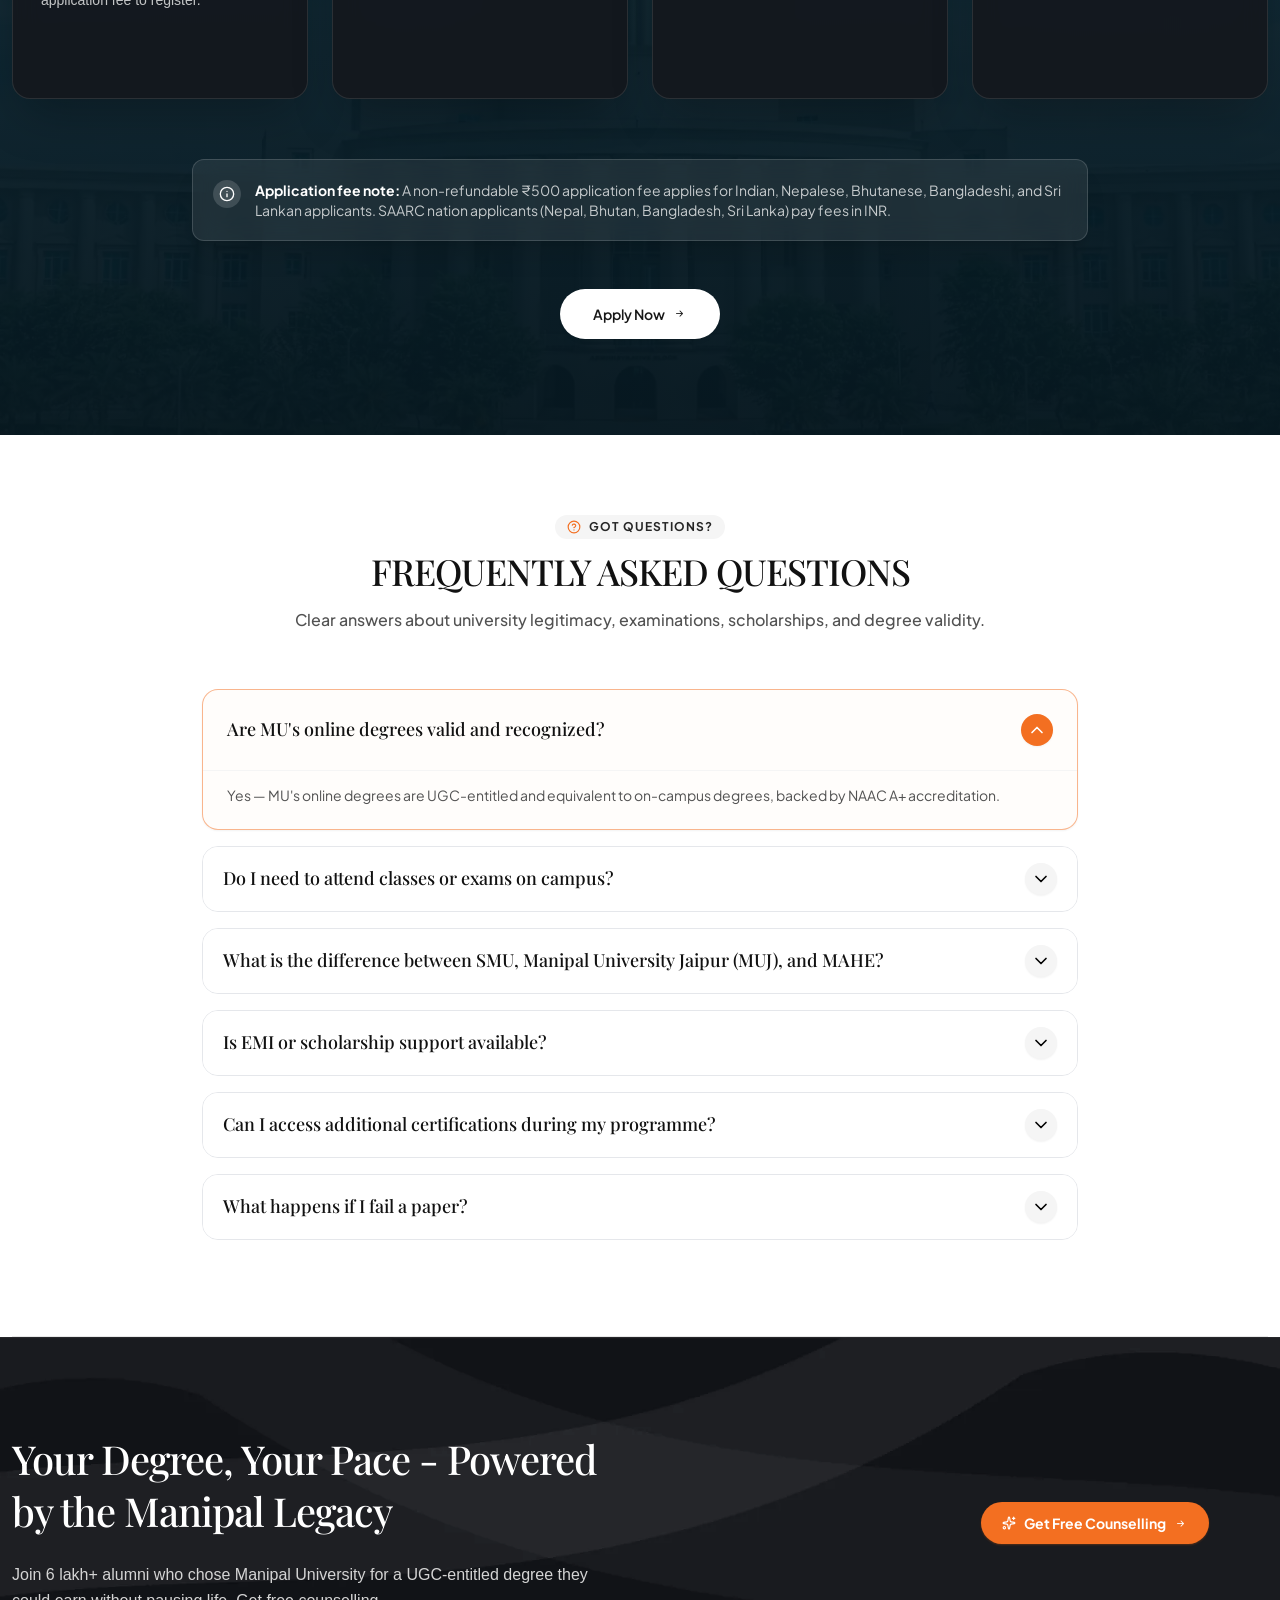
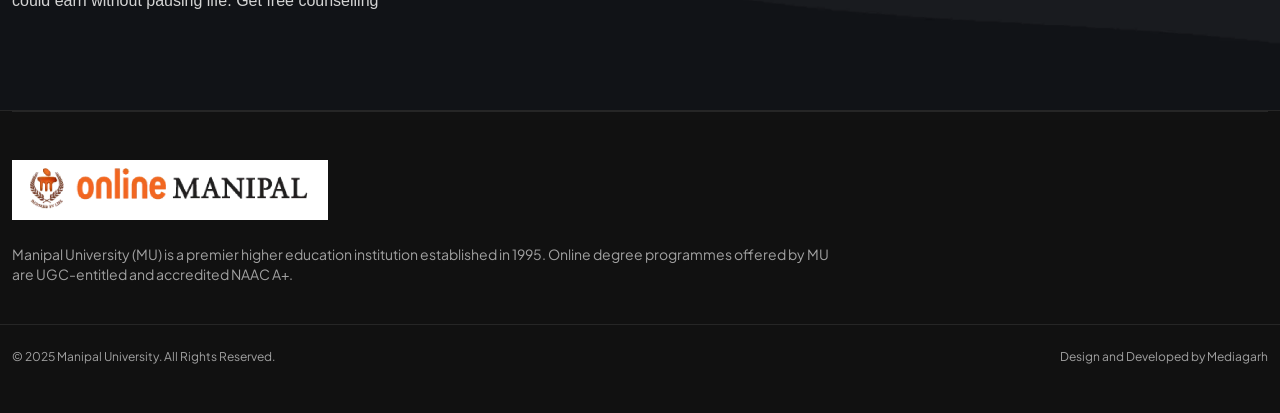
==== commit b98c7a9e: "favicon edit" ====
--- a/index.html
+++ b/index.html
@@ -5,6 +5,7 @@
   <meta charset="UTF-8" />
   <meta name="viewport" content="width=device-width, initial-scale=1.0" />
   <title>Manipal -Campushala LP</title>
+  <link rel="icon" type="image/webp" href="images/favicon.webp">
   <link rel="preconnect" href="https://fonts.googleapis.com" />
   <link rel="preconnect" href="https://fonts.gstatic.com" crossorigin />
   <link
@@ -18,9 +19,23 @@
   <link rel="stylesheet" href="https://cdn.jsdelivr.net/npm/swiper@11/swiper-bundle.min.css" />
   <link rel="stylesheet" href="css/style.css" />
   <link rel="stylesheet" href="css/style-2.css" />
+  <!-- Google Tag Manager -->
+  <script>(function (w, d, s, l, i) {
+      w[l] = w[l] || []; w[l].push({
+        'gtm.start':
+          new Date().getTime(), event: 'gtm.js'
+      }); var f = d.getElementsByTagName(s)[0],
+        j = d.createElement(s), dl = l != 'dataLayer' ? '&l=' + l : ''; j.async = true; j.src =
+          'https://www.googletagmanager.com/gtm.js?id=' + i + dl; f.parentNode.insertBefore(j, f);
+    })(window, document, 'script', 'dataLayer', 'GTM-PBZR5ZBN');</script>
+  <!-- End Google Tag Manager -->
 </head>
 
 <body>
+  <!-- Google Tag Manager (noscript) -->
+  <noscript><iframe src="https://www.googletagmanager.com/ns.html?id=GTM-PBZR5ZBN" height="0" width="0"
+      style="display:none;visibility:hidden"></iframe></noscript>
+  <!-- End Google Tag Manager (noscript) -->
   <nav class="container-fluid navbar-container">
     <div class="container">
       <div class="d-flex align-items-center justify-content-center justify-content-md-between gap-3 py-2">
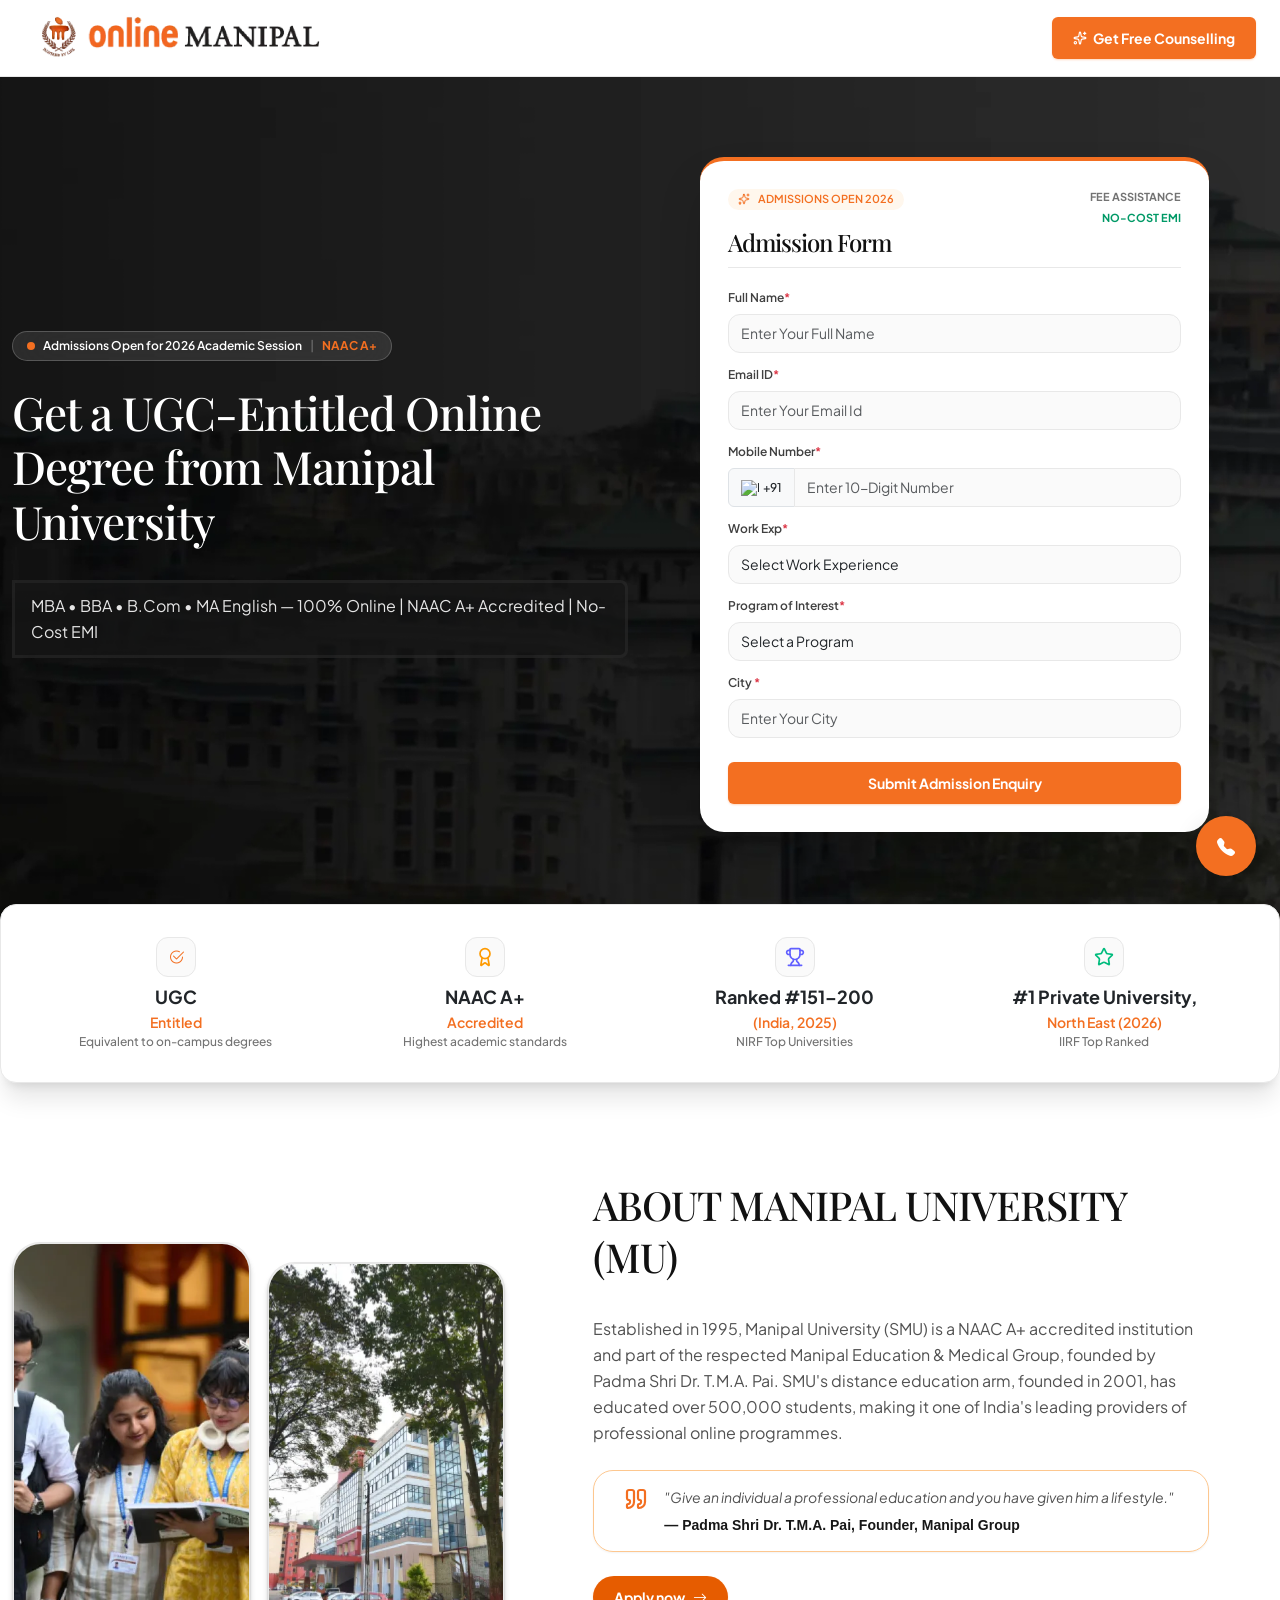
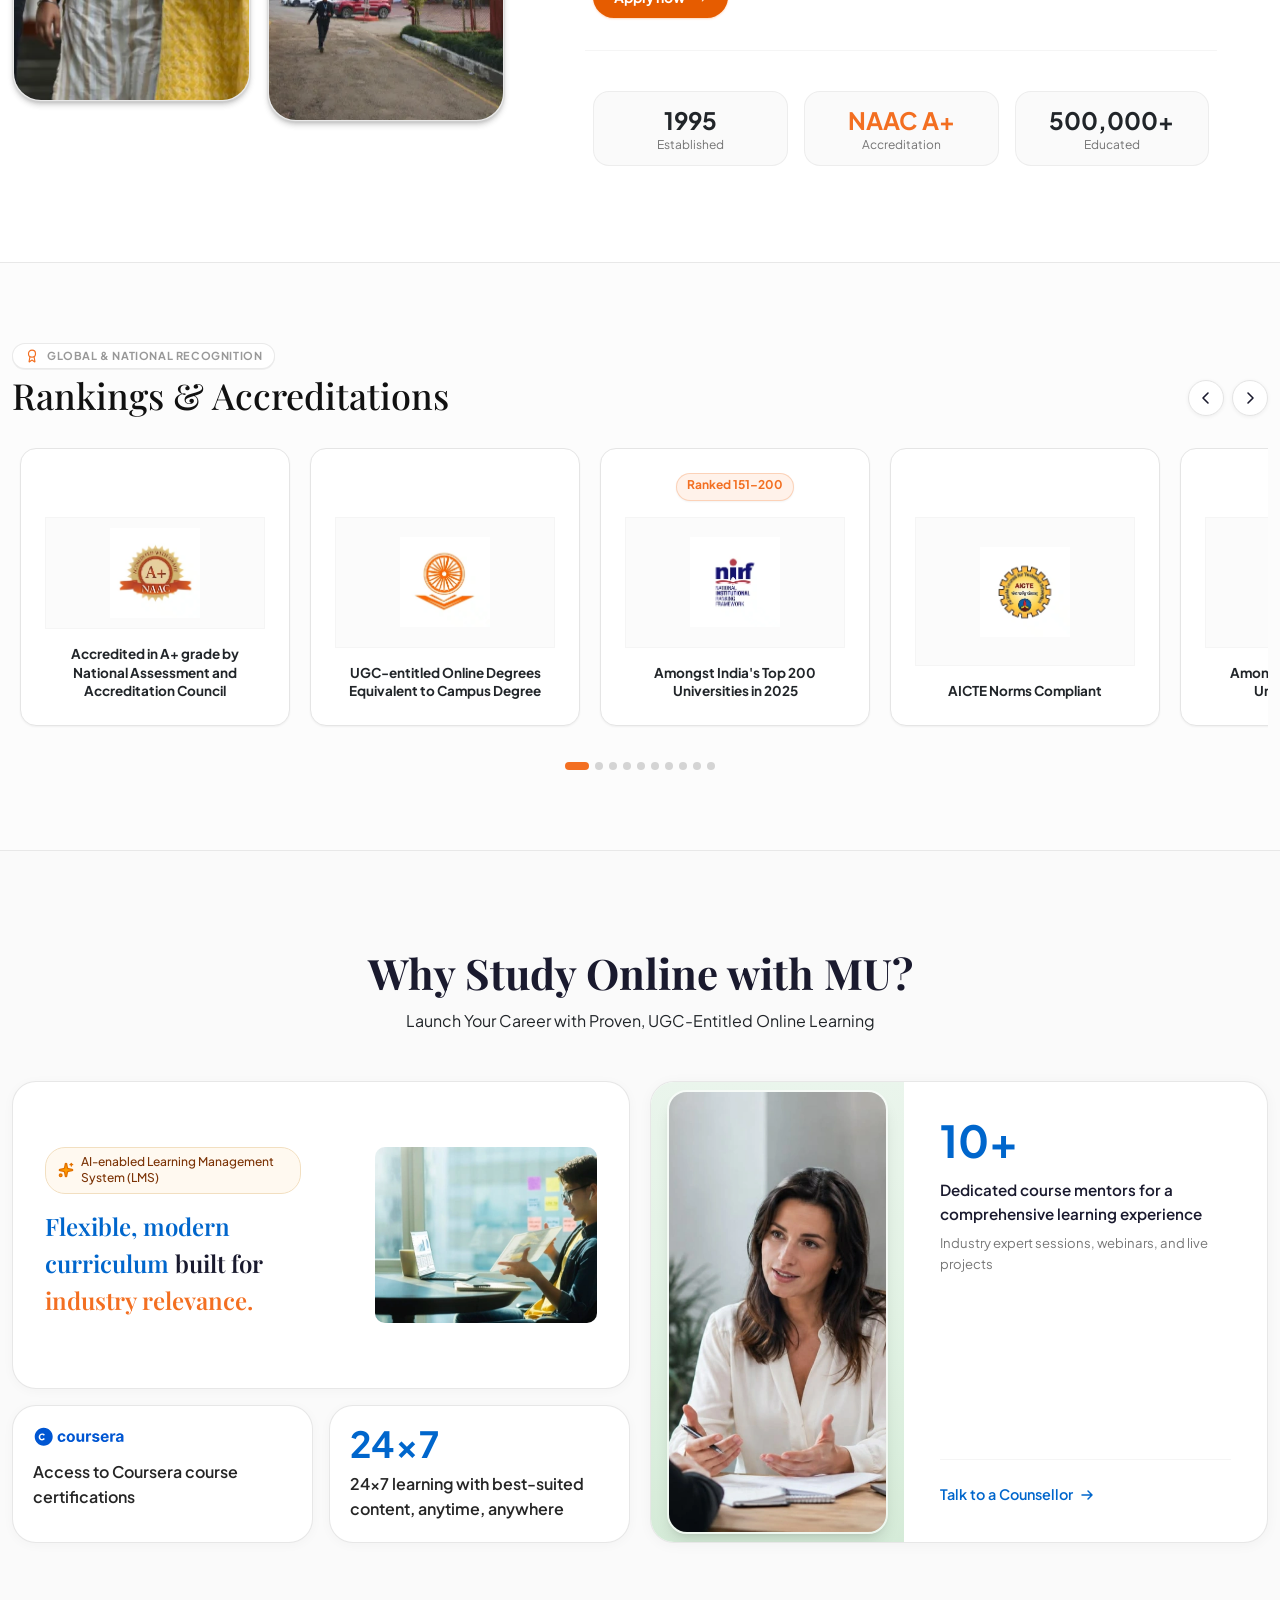
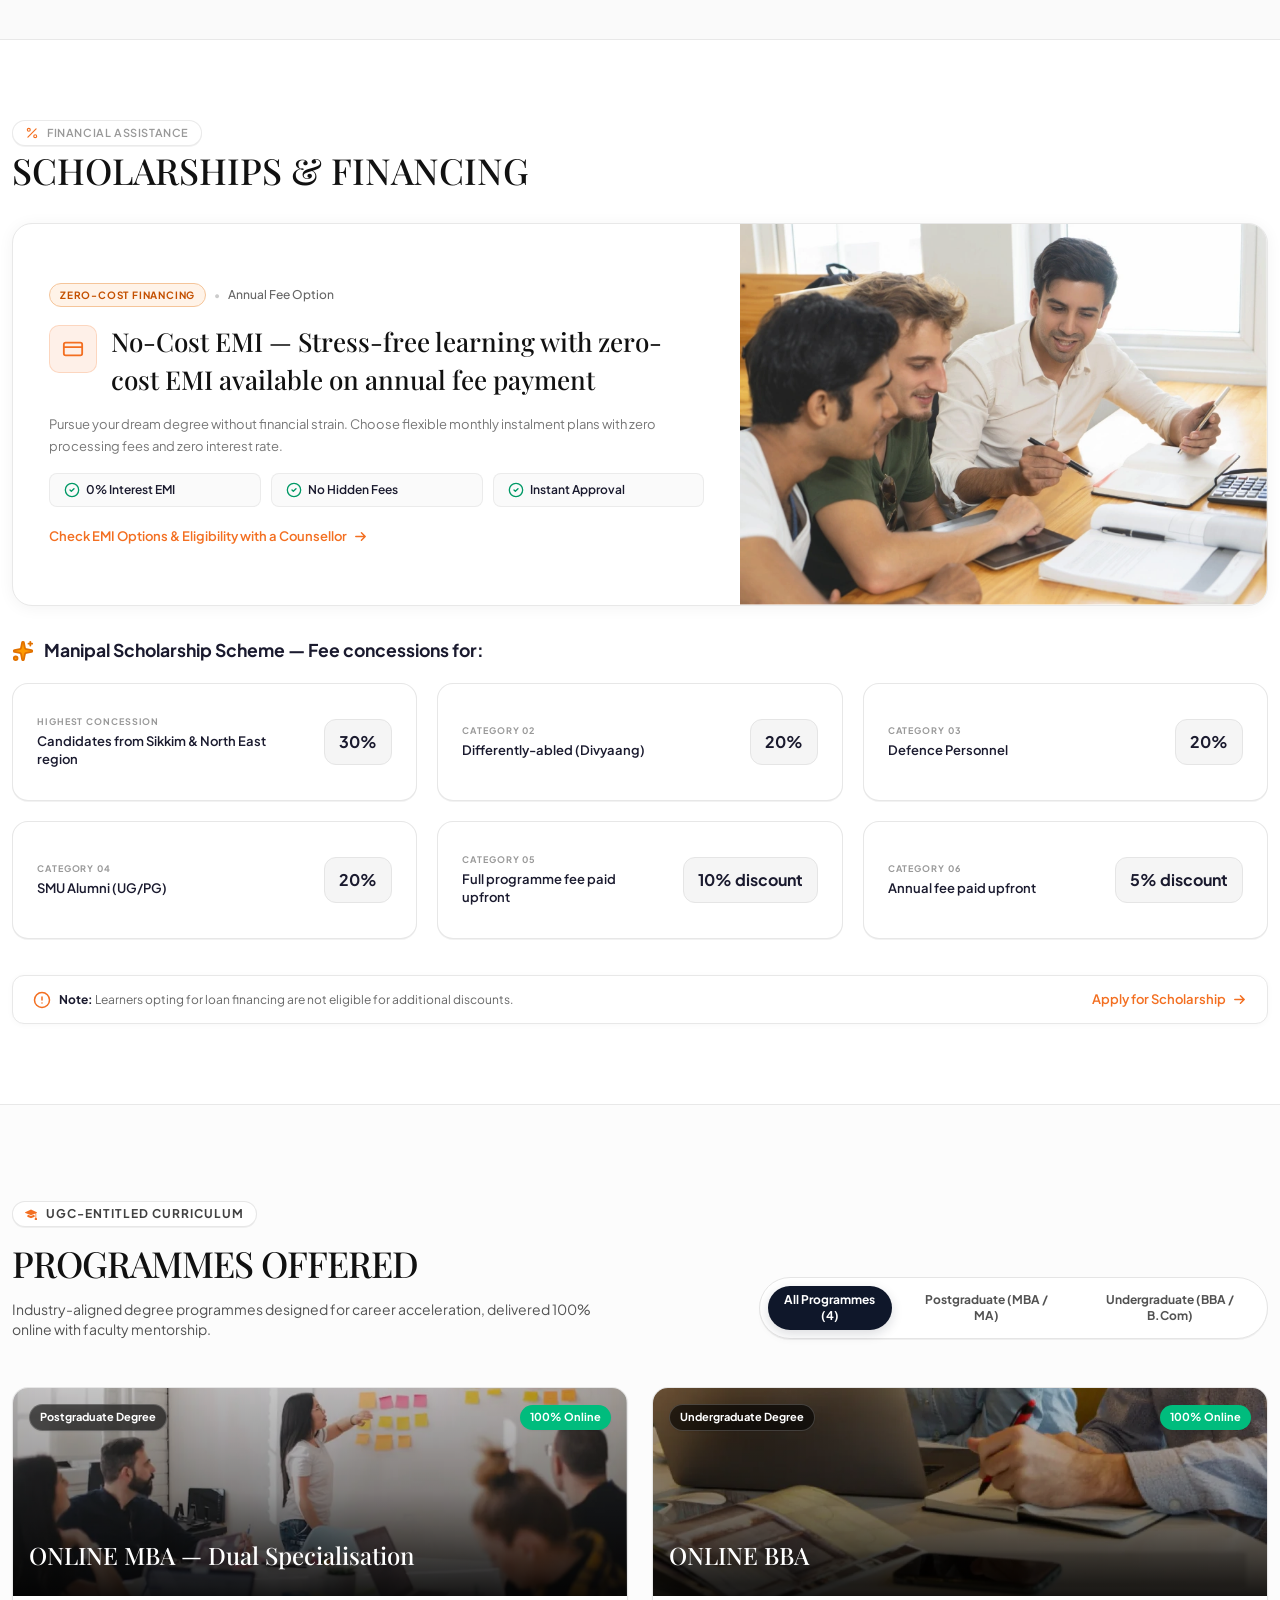
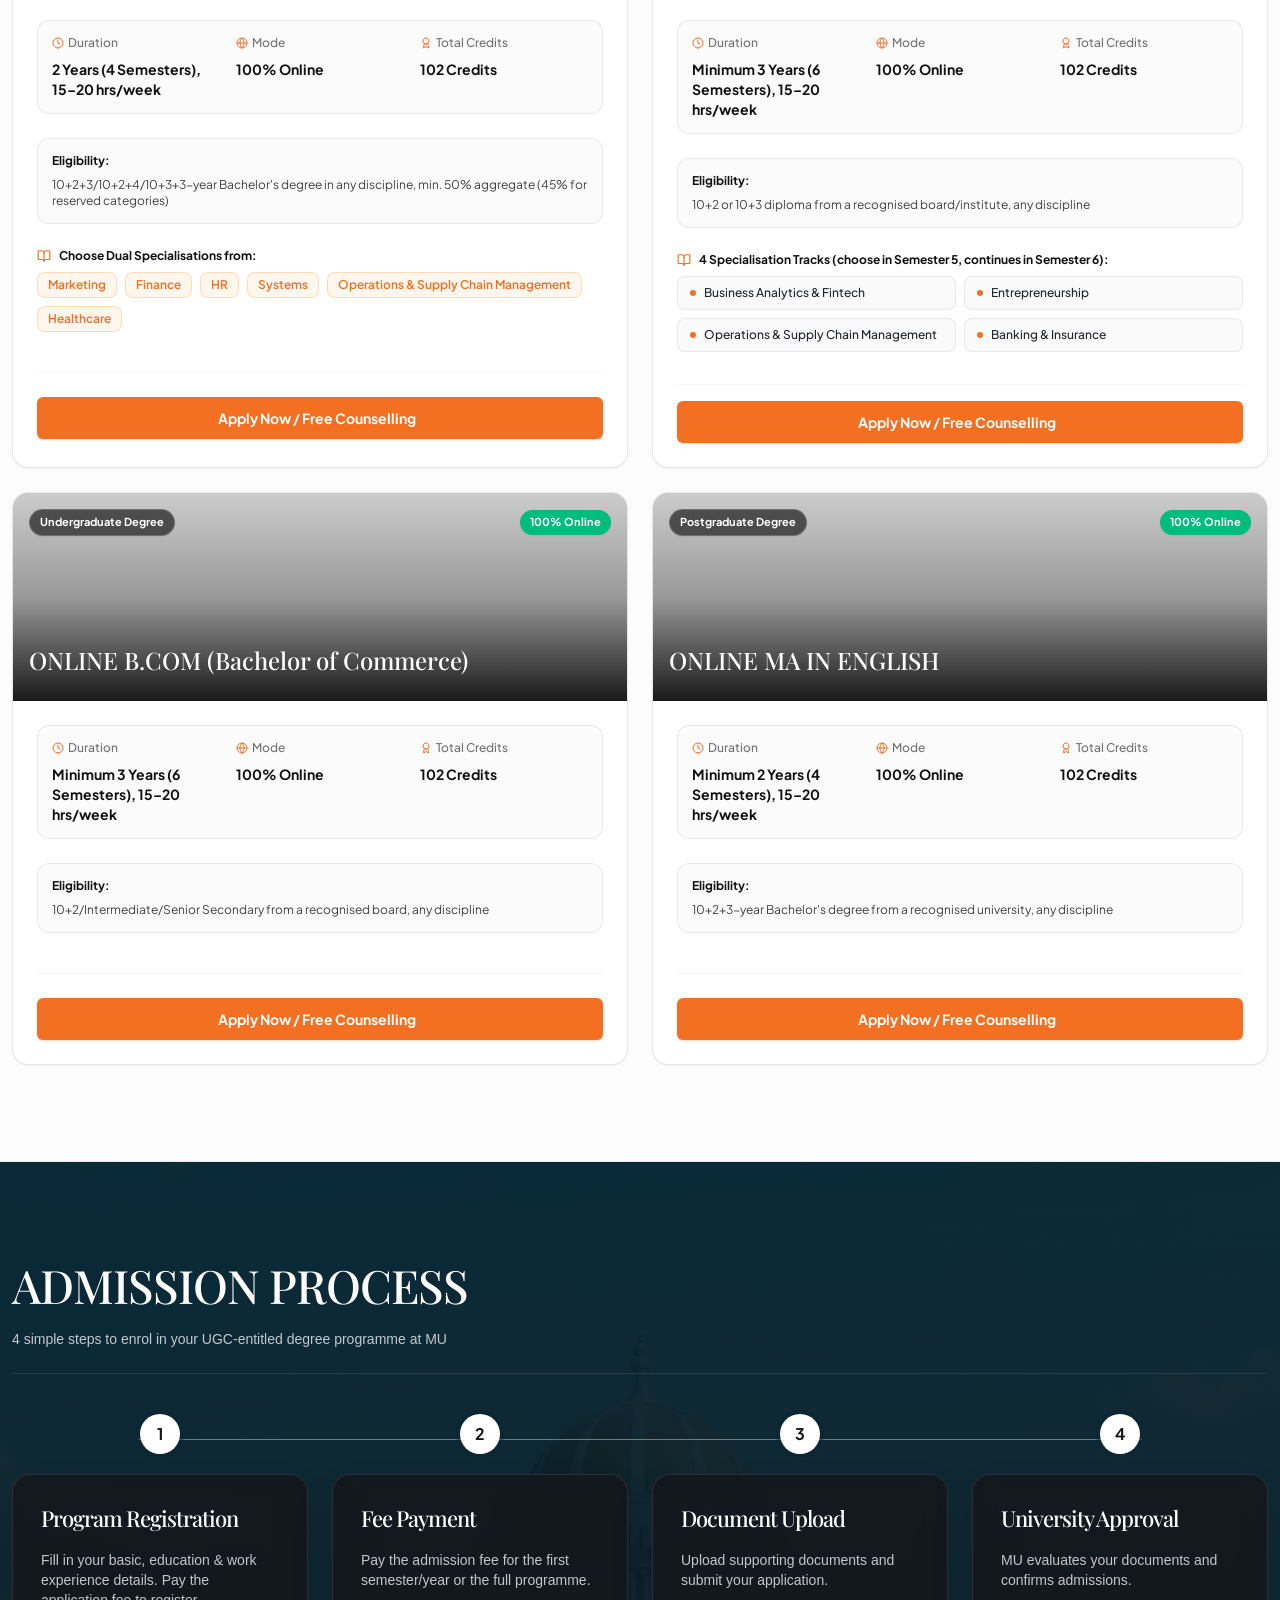
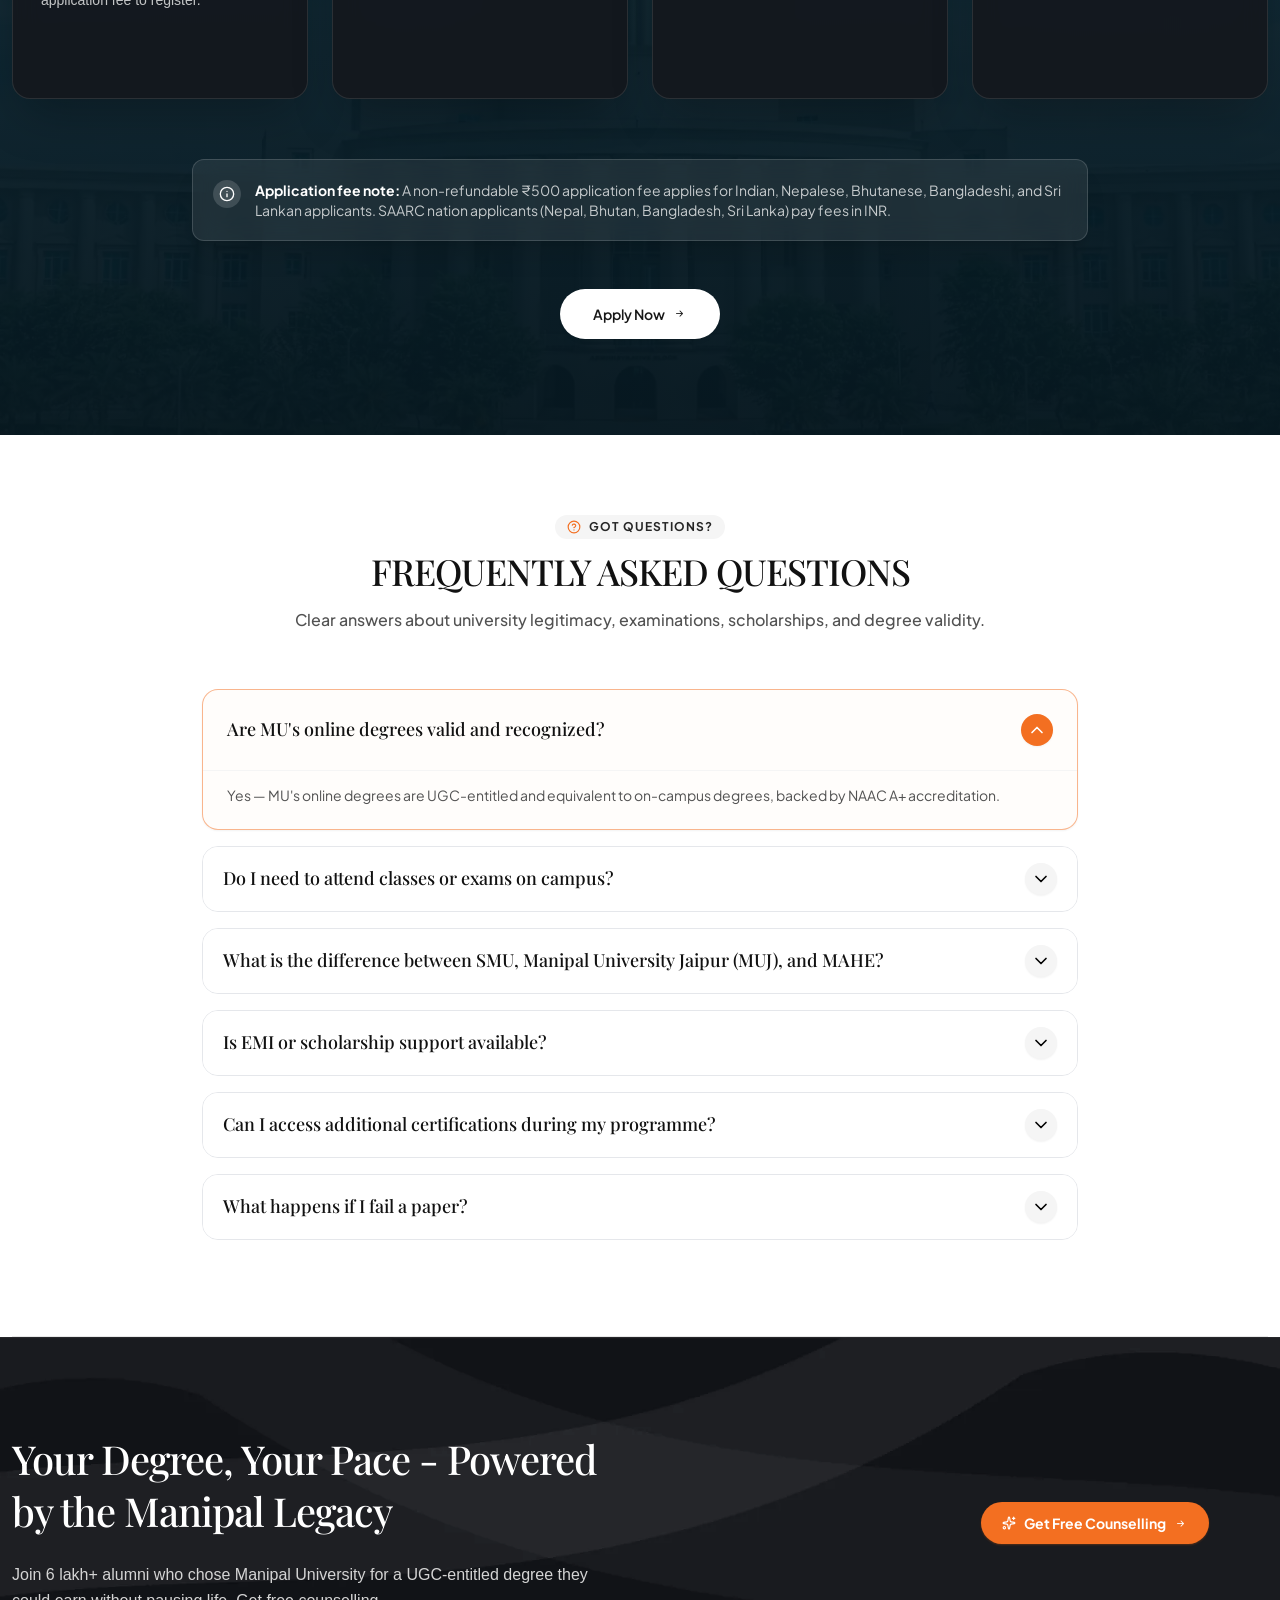
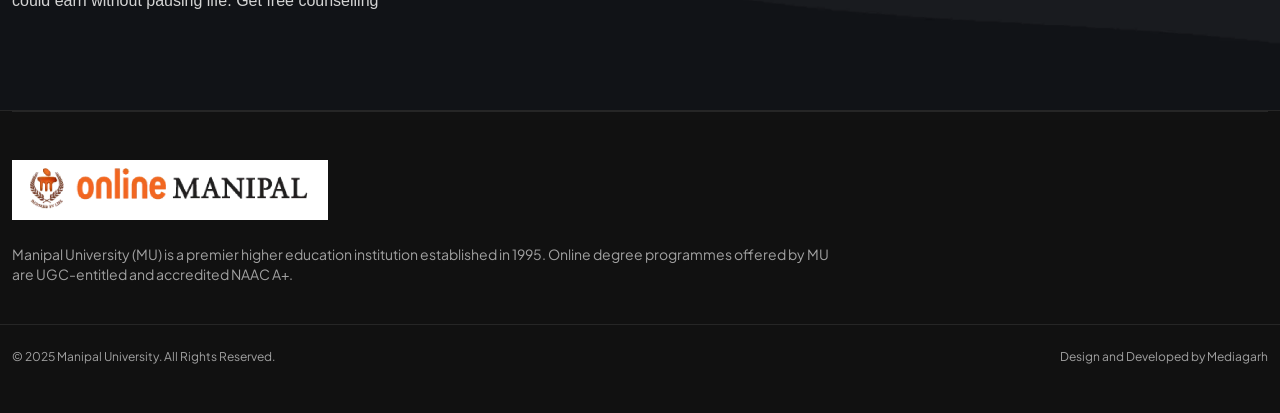
==== commit 9d691a6d: "mobile responsive" ====
--- a/index.html
+++ b/index.html
@@ -341,21 +341,21 @@
                 Apply now <i class="bi bi-arrow-right"></i>
               </a>
             </div>
-            <div class="row g-3 max-w-lg state-grid pt-3 pt-md-4">
+            <div class="row g-3 max-w-lg state-grid pt-3 pt-md-4 align-items-stretch">
               <div class="col-4">
-                <div class="stat-card d-flex align-items-center justify-content-center flex-column">
+                <div class="stat-card d-flex align-items-center justify-content-center flex-column h-100">
                   <div class="stat-card-title fw-bold font-plus-jakarta text-center">1995</div>
                   <div class="stat-card-subtitle text-quaternary text-center font-plus-jakarta">Established</div>
                 </div>
               </div>
               <div class="col-4">
-                <div class="stat-card d-flex align-items-center justify-content-center flex-column">
+                <div class="stat-card d-flex align-items-center justify-content-center flex-column h-100">
                   <div class="stat-card-title fw-bold font-plus-jakarta text-center text-primary">NAAC A+</div>
                   <div class="stat-card-subtitle text-quaternary text-center font-plus-jakarta">Accreditation</div>
                 </div>
               </div>
               <div class="col-4">
-                <div class="stat-card d-flex align-items-center justify-content-center flex-column">
+                <div class="stat-card d-flex align-items-center justify-content-center flex-column h-100">
                   <div class="stat-card-title fw-bold font-plus-jakarta text-center">500,000+</div>
                   <div class="stat-card-subtitle text-quaternary text-center font-plus-jakarta">Educated</div>
                 </div>
@@ -369,7 +369,7 @@
   <section class="rankings-section">
     <div class="rankings-container container">
       <!-- Heading row -->
-      <div class="rankings-header">
+      <div class="rankings-header d-flex flex-column flex-md-row gap-4">
         <div class="rankings-header-left">
           <span class="sch-label jakarta-fonts d-inline-flex">
             <div
@@ -780,7 +780,7 @@
 
         <div class="col-lg-5 text-lg-end">
           <div
-            class="filter-pills-container bg-white rounded-pill d-flex align-items-center justify-content-center gap-2 gap-md-3 p-1 w-100">
+            class="filter-pills-container bg-white rounded-pill d-flex align-items-center justify-content-start justify-content-md-center gap-2 gap-md-3 p-2 w-100">
             <button class="filter-btn rounded-pill fw-bold text-center active font-plus-jakarta"
               onclick="filterCards('all', this)">
               All Programmes (4)
@@ -1343,7 +1343,7 @@
     </div>
   </div>
   <footer>
-    <div class="container-fluid bg-tertiary">
+    <div class="container-fluid bg-tertiary mb-5 mb-md-0">
       <div class="container footer-container d-flex flex-column">
         <div class="row">
           <div class="col-lg-8">
--- a/css/style.css
+++ b/css/style.css
@@ -873,4 +873,36 @@
     --bs-btn-disabled-border-color: #e65c00;
     --bs-gradient: none;
   }
+
+  .filter-pills-container {
+    overflow-x: auto;
+    white-space: nowrap;
+    flex-wrap: nowrap;
+    -webkit-overflow-scrolling: touch;
+    scrollbar-width: none;
+    /* Firefox */
+    -ms-overflow-style: none;
+    /* IE/Edge */
+  }
+
+  /* Scrollbar hide in Chrome/Safari */
+  .filter-pills-container::-webkit-scrollbar {
+    display: none;
+  }
+
+  /* Button size & text fix */
+  .filter-btn {
+    flex-shrink: 0;
+    /* Button ko shrink nahi hone dega */
+    white-space: nowrap;
+    /* Text break nahi hoga */
+    padding: 8px 16px;
+    border: none;
+    background: transparent;
+  }
+
+  .filter-btn.active {
+    background-color: #000;
+    color: #fff;
+  }
 }
--- a/css/style-2.css
+++ b/css/style-2.css
@@ -1042,10 +1042,8 @@
 
 /* ── Header row: heading left, arrows right ── */
 .rankings-header {
-  display: flex;
   align-items: flex-end;
   justify-content: space-between;
-  gap: 16px;
 }
 
 .rankings-header-left {
